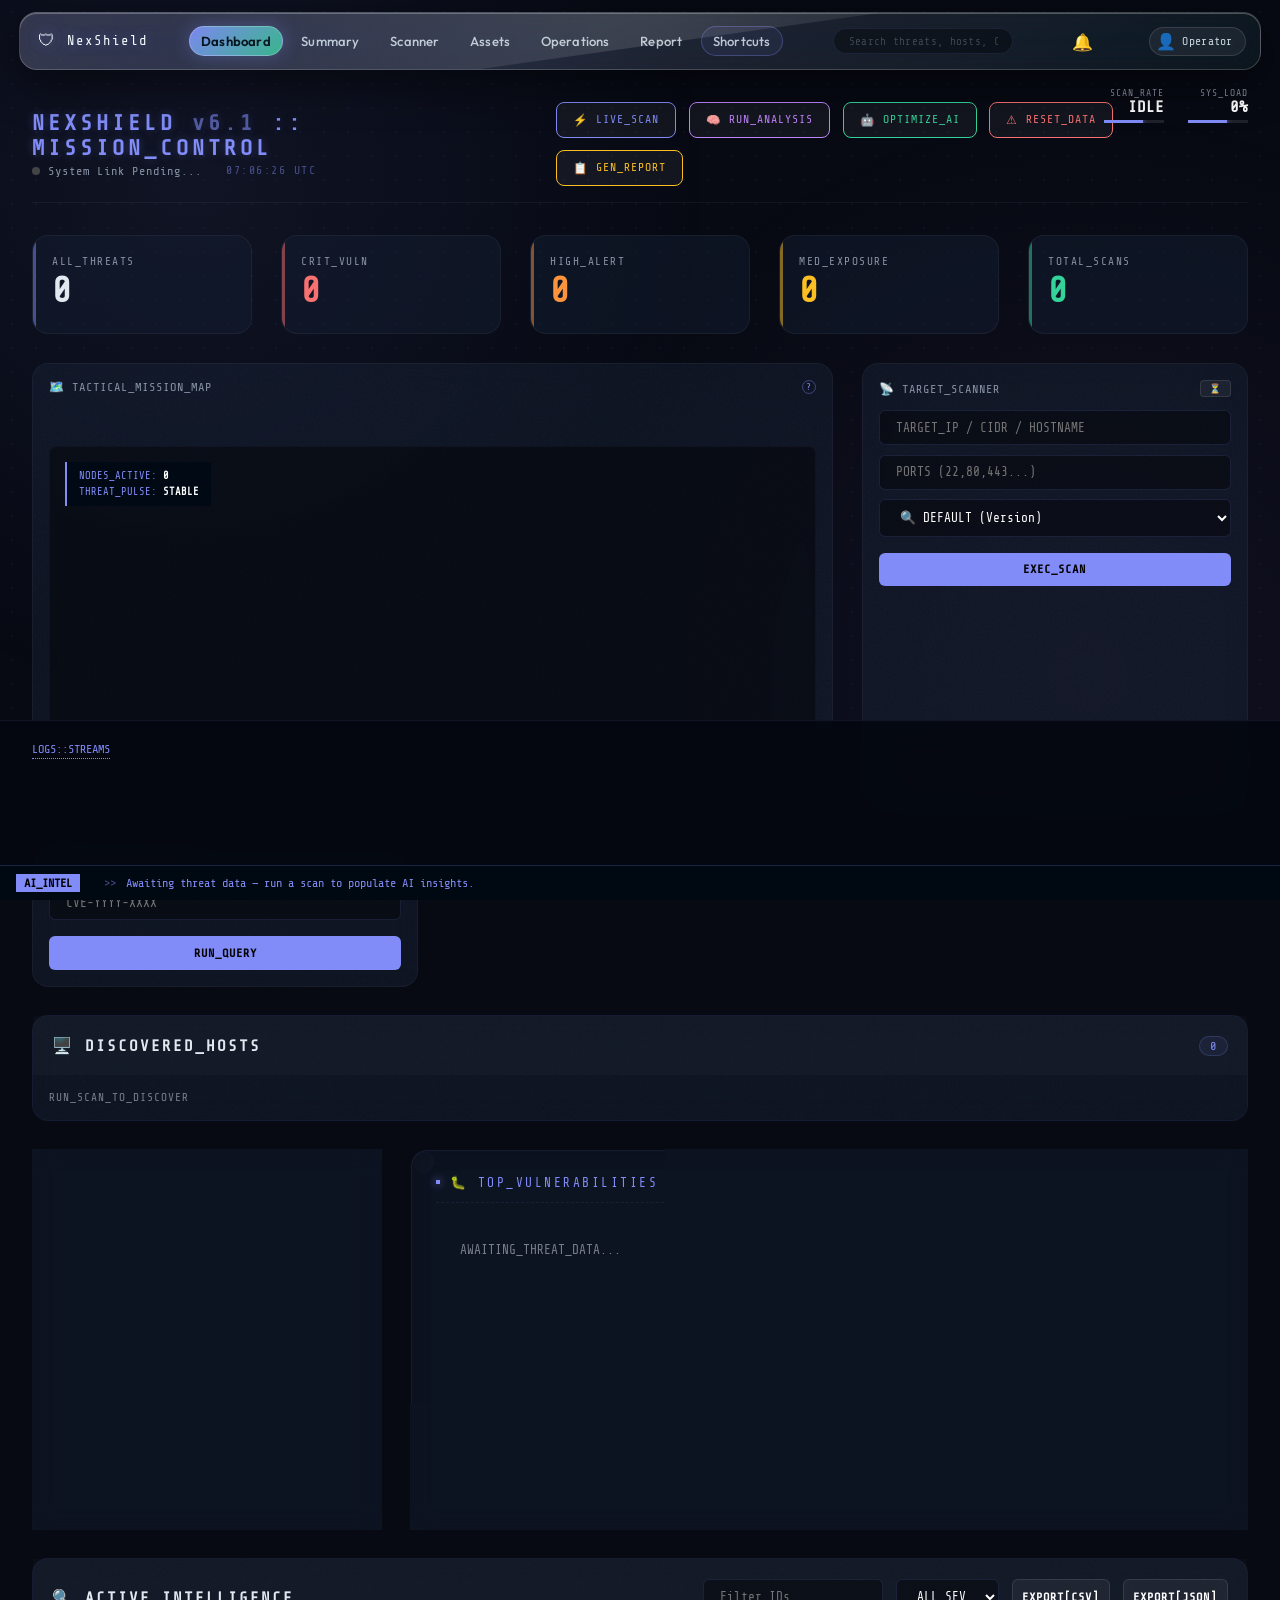
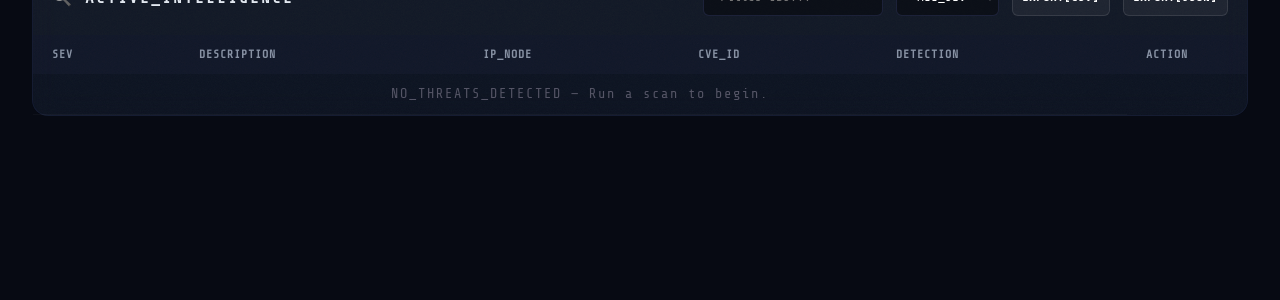
==== templates/index.html @ 151d6943 "feat: add One-Click Automated Remediation Generator (Ansible/PowerShell/Bash) and UI integration" ====
<!DOCTYPE html>
<html lang="en">
<head>
    <meta charset="UTF-8" />
    <meta name="viewport" content="width=device-width, initial-scale=1.0" />
    <title>NexShield — AI SOC & Mission Control</title>
    <meta name="description" content="Professional-grade AI Threat Intelligence Operations Center. Real-time radar, mapping, and investigation." />

    <!-- Inline SVG Favicon -->
    <link rel="icon" type="image/svg+xml" href="data:image/svg+xml,%3Csvg xmlns='http://www.w3.org/2000/svg' viewBox='0 0 64 64'%3E%3Cdefs%3E%3ClinearGradient id='g' x1='0' y1='0' x2='1' y2='1'%3E%3Cstop offset='0%25' stop-color='%23818cf8'/%3E%3Cstop offset='100%25' stop-color='%2334d399'/%3E%3C/linearGradient%3E%3C/defs%3E%3Cpath d='M32 4L6 18v20c0 14 12 20 26 22 14-2 26-8 26-22V18L32 4z' fill='none' stroke='url(%23g)' stroke-width='3'/%3E%3Cpath d='M32 16l-14 8v12c0 8 6 12 14 14 8-2 14-6 14-14V24l-14-8z' fill='url(%23g)' opacity='.15'/%3E%3Cpath d='M28 32l-4-4 2-2 2 2 8-8 2 2z' fill='url(%23g)'/%3E%3C/svg%3E" />

    <!-- Google Font: Share Tech Mono + Outfit -->
    <link rel="preconnect" href="https://fonts.googleapis.com" />
    <link rel="preconnect" href="https://fonts.gstatic.com" crossorigin />
    <link href="https://fonts.googleapis.com/css2?family=Share+Tech+Mono&family=Outfit:wght@300;400;500;600;700&display=swap" rel="stylesheet" />

    <link rel="stylesheet" href="/static/css/style.css" />
    <style>
        .d-none { display: none; }
        .brand-version { color: var(--cyan); opacity: 0.6; }
        .tactical-panel { grid-column: span 2; min-height: 400px; }
        .empty-hosts { font-size: 0.7rem; opacity: 0.5; font-family: var(--font-mono); letter-spacing: 1px; }
        .form-label-small { font-family: var(--font-mono); font-size: 0.7rem; color: #8892a4; letter-spacing: 1.5px; }
        .mb-form { margin-bottom: 0.8rem; }
        .w-100 { width: 100%; }
        .mt-10 { margin-top: 10px; }
        .pw-feedback { font-family: var(--font-mono); font-size: 0.78rem; text-align: center; min-height: 1.4em; }
    </style>
</head>
<body class="mission-view">
    <!-- ── Ambient Layers ───────────────────────────── -->
    <div class="grid-bg" aria-hidden="true"></div>
    <div class="radar-sweep" aria-hidden="true"></div>
    <div class="scanline-overlay" aria-hidden="true"></div>
    <div class="radar-ping" id="radarPing"></div>

    <!-- ── Liquid Glass Navigation ───────────────── -->
    <header class="liquid-nav-shell">
        <nav class="liquid-nav" aria-label="Primary Navigation">
            <a href="/" class="liquid-nav__brand" aria-label="NexShield Dashboard">
                <span class="liquid-nav__glyph" aria-hidden="true">🛡</span>
                <span>NexShield</span>
            </a>
            <button class="nav-hamburger" id="navHamburger" onclick="toggleMobileNav()" aria-label="Toggle navigation">☰</button>
            <div class="liquid-nav__links" id="navLinks">
                <a href="/" class="liquid-nav__link liquid-nav__link--active">Dashboard</a>
                <a href="#statsGrid" class="liquid-nav__link">Summary</a>
                <a href="#manualScan" class="liquid-nav__link">Scanner</a>
                <a href="#hostsGrid" class="liquid-nav__link">Assets</a>
                <a href="#activityFeed" class="liquid-nav__link">Operations</a>
                <a href="/report" class="liquid-nav__link">Report</a>
                <a href="#" class="liquid-nav__link liquid-nav__link--pill" onclick="showShortcutsHelp(); return false;">Shortcuts</a>
            </div>
            <div class="global-search">
                <input type="text" id="globalSearch" placeholder="Search threats, hosts, CVEs..." onkeyup="globalSearchHandler(event)" />
            </div>
            <div class="notification-bell" id="notifBell" onclick="toggleNotifications()">
                🔔<span class="notification-badge d-none" id="notifBadge">0</span>
                <div class="notification-dropdown" id="notifDropdown"></div>
            </div>
            <div class="liquid-nav__profile" id="navProfile">
                <button class="profile-btn" onclick="toggleProfileMenu()">
                    <span class="profile-avatar">👤</span>
                    <span class="profile-name" id="profileName">Operator</span>
                </button>
                <div class="profile-dropdown" id="profileDropdown">
                    <a onclick="openChangePasswordModal()">🔑 Change Password</a>
                    <a onclick="doLogout()">🚪 Logout</a>
                </div>
            </div>
        </nav>
    </header>

    <!-- ── HUD Vitals ────────────────────────────────── -->
    <div class="hud-vitals">
        <div class="vital-box">
            <span class="vital-label">SCAN_RATE</span>
            <span class="vital-value" id="hudScan">0 p/s</span>
            <div class="vital-bar"></div>
        </div>
        <div class="vital-box">
            <span class="vital-label">SYS_LOAD</span>
            <span class="vital-value" id="hudLoad">0%</span>
            <div class="vital-bar"></div>
        </div>
    </div>

    <!-- ── Toast Container ─────────────────────── -->
    <div class="toast-container" id="toastContainer" aria-live="polite"></div>

    <!-- ── Connection Status Banner ───────────────── -->
    <div class="connection-banner d-none" id="connectionBanner">
        ⚠️ Connection lost. Attempting to reconnect...
    </div>

    <!-- ── Content Shell ─────────────────────────────────────────── -->
    <div class="content-shell">
        <header class="top-header">
            <div class="brand">
                <h1 class="brand__title">NEXSHIELD <span class="brand-version">v6.1</span> :: MISSION_CONTROL</h1>
                <p class="brand__status">
                    <span class="status-dot" id="statusDot"></span>
                    <span id="statusText">System Link Pending...</span>
                    <span class="system-clock" id="systemClock">--:--:-- UTC</span>
                    <span class="last-updated" id="lastUpdated"></span>
                </p>
            </div>
            <div class="quick-tactics">
                <button class="btn btn--scan" id="btnScan" onclick="triggerScan()" aria-label="Start Live Scan">
                    <span class="btn__icon">⚡</span> LIVE_SCAN
                </button>
                <button class="btn btn--analyze" id="btnAnalyze" onclick="triggerAnalysis()" aria-label="Run AI Analysis">
                    <span class="btn__icon">🧠</span> RUN_ANALYSIS
                </button>
                <button class="btn btn--train" id="btnTrain" onclick="triggerTraining()" aria-label="Optimize AI Model">
                    <span class="btn__icon">🤖</span> OPTIMIZE_AI
                </button>
                <button class="btn btn--reset" id="btnReset" onclick="triggerResetData()" aria-label="Reset Data">
                    <span class="btn__icon">⚠</span> RESET_DATA
                </button>
                <button class="btn btn--report" id="btnReport" onclick="window.location.href='/report'" aria-label="Generate Report">
                    <span class="btn__icon">📋</span> GEN_REPORT
                </button>
            </div>
        </header>

        <main class="dashboard-grid">
            <!-- Stats -->
            <section class="ops-stats" id="statsGrid" aria-label="Threat Statistics">
                <div class="stat-box" id="statTotal">
                    <span class="stat-box__label">ALL_THREATS</span>
                    <span class="stat-box__value" id="totalThreats">0</span>
                    <div class="stat-box__trend" id="trendTotal"></div>
                </div>
                <div class="stat-box stat-box--critical" id="statCritical">
                    <span class="stat-box__label">CRIT_VULN</span>
                    <span class="stat-box__value" id="criticalCount">0</span>
                    <div class="stat-box__trend" id="trendCritical"></div>
                </div>
                <div class="stat-box stat-box--high" id="statHigh">
                    <span class="stat-box__label">HIGH_ALERT</span>
                    <span class="stat-box__value" id="highCount">0</span>
                    <div class="stat-box__trend" id="trendHigh"></div>
                </div>
                <div class="stat-box stat-box--medium" id="statMedium">
                    <span class="stat-box__label">MED_EXPOSURE</span>
                    <span class="stat-box__value" id="mediumCount">0</span>
                    <div class="stat-box__trend" id="trendMedium"></div>
                </div>
                <div class="stat-box stat-box--scans" id="statScans">
                    <span class="stat-box__label">TOTAL_SCANS</span>
                    <span class="stat-box__value" id="scanCount">0</span>
                    <div class="stat-box__trend" id="trendScans"></div>
                </div>
            </section>

            <!-- Phase 1: Operational Tactical Console (Top Priority) -->
            <div class="tactical-row">
                <!-- Tactical Mission Map -->
                <div class="sub-panel glass-panel tactical-panel">
                    <div class="sub-panel__header">
                        🗺️ TACTICAL_MISSION_MAP
                        <span class="info-legend" title="Real-time topology and threat density map. Click nodes to inspect.">?</span>
                    </div>
                    <div class="mission-map-wrap">
                        <canvas id="missionMap"></canvas>
                        <div class="map-overlay-hud" id="mapHud">
                            <div class="hud-line">NODES_ACTIVE: <span id="mapNodes">0</span></div>
                            <div class="hud-line">THREAT_PULSE: <span id="mapPulse">STABLE</span></div>
                        </div>
                    </div>
                </div>
                
                <!-- Tactical Inputs -->
                <div class="sub-panel glass-panel" id="manualScan">
                    <div class="sub-panel__header">
                        📡 TARGET_SCANNER
                        <span class="nmap-badge" id="nmapBadge" title="Checking nmap...">⏳</span>
                    </div>
                    <div class="tactical-form">
                        <input type="text" id="scanTarget" placeholder="TARGET_IP / CIDR / HOSTNAME" class="console-input" autocomplete="off" aria-label="Scan Target">
                        <input type="text" id="scanPorts" placeholder="PORTS (22,80,443...)" class="console-input" autocomplete="off" aria-label="Scan Ports">
                        <select id="scanType" class="console-select" aria-label="Scan Type">
                            <option value="quick">⚡ QUICK (Top 100)</option>
                            <option value="default" selected>🔍 DEFAULT (Version)</option>
                            <option value="deep">🧬 DEEP (Scripts+OS)</option>
                            <option value="stealth">🥷 STEALTH (SYN)</option>
                            <option value="os">💻 OS DETECT</option>
                            <option value="vuln">🛡️ VULN SCRIPTS</option>
                            <option value="ssl">🔒 SSL/TLS SCAN</option>
                            <option value="udp">📡 UDP (Top 50)</option>
                            <option value="full">🔥 FULL (All 65535 Ports)</option>
                        </select>
                        <button id="execScanBtn" class="btn-manual" onclick="triggerManualScan()">EXEC_SCAN</button>
                    </div>
                    <div class="scan-progress d-none" id="scanProgress">
                        <div class="scan-progress__bar" id="scanProgressBar"></div>
                        <span class="scan-progress__text" id="scanProgressText">0%</span>
                    </div>
                </div>

                <div class="sub-panel glass-panel" id="cveLookup">
                    <div class="sub-panel__header">🌐 INTEL_QUERY (CVE)</div>
                    <div class="tactical-form">
                        <input type="text" id="cveInput" placeholder="CVE-YYYY-XXXX" class="console-input" aria-label="CVE Identifier">
                        <button class="btn-manual" onclick="lookupCVE()">RUN_QUERY</button>
                    </div>
                    <div id="cveResult"></div>
                </div>
            </div>

            <!-- Discovered Hosts Panel -->
            <div class="hosts-row">
                <section class="hosts-panel glass-panel" aria-label="Discovered Hosts">
                    <div class="panel-header">
                        <h2>🖥️ DISCOVERED_HOSTS</h2>
                        <span class="host-count-badge" id="hostCountBadge">0</span>
                    </div>
                    <div class="hosts-grid" id="hostsGrid">
                        <p class="empty-hosts">RUN_SCAN_TO_DISCOVER</p>
                    </div>
                </section>
            </div>

            <!-- Phase 2: Visual Intelligence (Secondary Detail) -->
            <div class="visualizer-row">
                <div class="quad-section glass-panel">
                    <div class="quad-header">🎯 SEVERITY_RADAR</div>
                    <div class="donut-wrap" id="severityRadarContainer" style="padding: 1.5rem; display: flex; flex-direction: column; justify-content: center; height: 100%;">
                        <!-- CSS donut/bars injected via JS -->
                    </div>
                </div>
                <div class="quad-section quad-section--cvelist glass-panel">
                    <div class="quad-header">🐛 TOP_VULNERABILITIES</div>
                    <div class="cve-list-container" id="topVulnerabilitiesList" style="padding: 1rem 1.5rem; height: 100%; overflow-y: auto; display: flex; flex-direction: column; gap: 8px;">
                        <!-- JS injected list -->
                        <div style="opacity: 0.5; font-family: var(--font-mono); font-size: 0.8rem;">AWAITING_THREAT_DATA...</div>
                    </div>
                </div>
            </div>

            <!-- Phase 3: Active Detail Log (Third Tier) -->
            <div class="threat-detail-row">
                <section class="threats-viewer glass-panel" aria-label="Threat Intelligence Table">
                    <div class="panel-header">
                        <h2>🔍 ACTIVE_INTELLIGENCE</h2>
                        <div class="panel-actions">
                            <input type="text" id="filterSearch" placeholder="Filter IDs..." oninput="applyFilters()" class="console-input" aria-label="Search Filter">
                            <select id="filterSeverity" onchange="applyFilters()" class="console-select" aria-label="Severity Filter">
                                <option value="">ALL_SEV</option>
                                <option value="critical">CRIT</option>
                                <option value="high">HIGH</option>
                                <option value="medium">MED</option>
                                <option value="low">LOW</option>
                            </select>
                            <button onclick="exportReport('csv')" class="btn-console" aria-label="Export CSV">EXPORT[CSV]</button>
                            <button onclick="exportReport('json')" class="btn-console" aria-label="Export JSON">EXPORT[JSON]</button>
                        </div>
                    </div>
                    <div class="table-scroll">
                        <table class="ops-table">
                            <thead>
                                <tr>
                                    <th>SEV</th>
                                    <th>DESCRIPTION</th>
                                    <th>IP_NODE</th>
                                    <th>CVE_ID</th>
                                    <th>DETECTION</th>
                                    <th width="120">ACTION</th>
                                </tr>
                            </thead>
                            <tbody id="threatsBody">
                                <!-- Data injected via script.js -->
                            </tbody>
                        </table>
                    </div>
                </section>
            </div>

            <!-- Operational Logs Overlay (Compact) -->
            <div class="console-overlay" id="activityFeed">
                <div class="console-header">LOGS::STREAMS</div>
                <div class="console-feed" id="activityList"></div>
            </div>
        </main>

        <div class="action-panel__feedback" id="actionFeedback"></div>
    </div>

    <!-- ── AI Insight Ticker ────────────────────────── -->
    <div class="ai-ticker">
        <div class="ai-ticker__label">AI_INTEL</div>
        <div class="ai-ticker__scroll" id="aiTickerScroll">
            <div class="ticker-item">Awaiting threat data — run a scan to populate AI insights.</div>
        </div>
    </div>

    <!-- ── Modal Overlay ──────────────────────────────────── -->
    <div class="modal-overlay" id="modalOverlay" onclick="closeModal()" role="dialog" aria-modal="true" aria-labelledby="modalTitle">
        <div class="modal-panel" onclick="event.stopPropagation()">
            <button class="modal-close" onclick="closeModal()" aria-label="Close Modal">&times;</button>
            <h2 class="modal-title" id="modalTitle">THREAT::DETAILS</h2>
            <div class="modal-body" id="modalBody"></div>
        </div>
    </div>

    <!-- ── Change Password Modal ──────────────────── -->
    <div class="modal-overlay d-none" id="passwordModal">
        <div class="modal-panel" onclick="event.stopPropagation()">
            <button class="modal-close" onclick="closePasswordModal()">×</button>
            <h2 class="modal-title">🔑 CHANGE_PASSWORD</h2>
            <div class="modal-body">
                <div class="form-group mb-form"><label class="form-label form-label-small">Current Password</label><input type="password" id="currentPw" class="console-input w-100" /></div>
                <div class="form-group mb-form"><label class="form-label form-label-small">New Password</label><input type="password" id="newPw" class="console-input w-100" /></div>
                <div class="form-group mb-form"><label class="form-label form-label-small">Confirm New Password</label><input type="password" id="confirmPw" class="console-input w-100" /></div>
                <div class="login-feedback pw-feedback" id="pwFeedback"></div>
                <button class="btn btn--scan w-100 mt-10" onclick="submitPasswordChange()">UPDATE_ACCESS_KEY</button>
            </div>
        </div>
    </div>

    <!-- ── Remediation Code Modal ────────────────── -->
    <div class="modal-overlay d-none" id="remediationModal" onclick="closeRemediationModal()" role="dialog" aria-modal="true" aria-labelledby="remediationTitle">
        <div class="modal-panel modal-panel--wide" onclick="event.stopPropagation()">
            <button class="modal-close" onclick="closeRemediationModal()" aria-label="Close Remediation Modal">&times;</button>
            <h2 class="modal-title" id="remediationTitle">🛡️ AUTOMATED_REMEDIATION_CODE</h2>
            <div class="remediation-toolbar mb-form" style="display: flex; gap: 10px; align-items: center; margin-bottom: 12px;">
                <button class="btn-console" onclick="switchRemediationFormat('ansible')">ANSIBLE (.YML)</button>
                <button class="btn-console" onclick="switchRemediationFormat('powershell')">POWERSHELL (.PS1)</button>
                <button class="btn-console" onclick="switchRemediationFormat('bash')">BASH (.SH)</button>
                <button class="btn-console" style="margin-left: auto;" onclick="downloadRemediationScript()">DOWNLOAD_SCRIPT</button>
            </div>
            <div class="modal-body">
                <pre id="remediationCodeBlock" style="background: rgba(0,0,0,0.6); padding: 1rem; border-radius: 6px; color: #00ff88; font-family: var(--font-mono, monospace); font-size: 0.85rem; max-height: 400px; overflow-y: auto; white-space: pre-wrap; word-break: break-all; border: 1px solid rgba(255,255,255,0.1);"></pre>
            </div>
        </div>
    </div>

    <script src="https://cdn.socket.io/4.8.1/socket.io.min.js"></script>
    <script src="/static/js/script.js"></script>
</body>
</html>
---- static/css/style.css ----
/* ═══════════════════════════════════════════════════════════════════
   NexShield — AI SOC & Mission Control (Premium Edition v6)
   Architecture: Sidebar + Grid System + Responsive
   ═══════════════════════════════════════════════════════════════════ */

:root {
    /* Layers */
    --bg-deep:   #070a13;
    --bg-panel:  rgba(15, 22, 36, 0.75);
    --bg-card:   rgba(22, 32, 51, 0.45);
    --bg-card-hover: rgba(30, 42, 66, 0.65);
    
    /* Neo-Minimalist Slate Palette */
    --cyan:      #818cf8; /* Soft Indigo */
    --cyan-dim:  rgba(129, 140, 248, 0.08);
    --cyan-glow: rgba(129, 140, 248, 0.2);
    --green:     #34d399; /* Emerald Green */
    --green-dim: rgba(52, 211, 153, 0.1);
    --red:       #f87171; /* Coral Red */
    --red-dim:   rgba(248, 113, 113, 0.1);
    --orange:    #fb923c; /* Warm Orange */
    --orange-dim: rgba(251, 146, 60, 0.1);
    --yellow:    #fbbf24; /* Warm Amber */
    --yellow-dim: rgba(251, 191, 36, 0.1);
    --purple:    #c084fc; /* Soft Purple */
    --purple-dim: rgba(192, 132, 252, 0.1);
    
    /* Typography */
    --font-mono: 'Share Tech Mono', monospace;
    --font-sans: 'Outfit', sans-serif;
    
    /* Spacing & Effects */
    --nav-h: 58px;
    --sidebar-w: 75px;
    --gap: 1.8rem;
    --radius: 16px;
    --glass: blur(16px) saturate(160%);
    --border: 1px solid rgba(255, 255, 255, 0.05);
}

/* ── Base ────────────────────────────────────────────────────────── */
* { box-sizing: border-box; margin: 0; padding: 0; }

body {
    background: var(--bg-deep);
    color: #e2e8f0;
    font-family: var(--font-sans);
    min-height: 100vh;
    overflow-x: hidden;
    display: block;
}
body::before {
    content: "";
    position: fixed; inset: 0; z-index: -1; pointer-events: none;
    background: 
        radial-gradient(circle at 15% 20%, rgba(129, 140, 248, 0.08) 0%, transparent 40%),
        radial-gradient(circle at 85% 75%, rgba(192, 132, 252, 0.06) 0%, transparent 45%);
}

.mission-view {
    opacity: 0;
    transition: opacity 0.8s ease;
}

.font-mono {
    font-family: var(--font-mono);
}

/* ── Custom Scrollbar ────────────────────────────────────────────── */
::-webkit-scrollbar { width: 6px; height: 6px; }
::-webkit-scrollbar-track { background: rgba(0, 0, 0, 0.15); border-radius: 10px; }
::-webkit-scrollbar-thumb { background: rgba(129, 140, 248, 0.15); border-radius: 10px; transition: background 0.3s; }
::-webkit-scrollbar-thumb:hover { background: rgba(129, 140, 248, 0.45); }
::-webkit-scrollbar-corner { background: transparent; }

/* ── Ambient Background Layers ───────────────────────────────────── */
.grid-bg {
    position: fixed;
    inset: 0;
    background-image: radial-gradient(rgba(129, 140, 248, 0.06) 1px, transparent 1px);
    background-size: 24px 24px;
    pointer-events: none;
    z-index: 0;
}

@keyframes gridDrift {
    0% { background-position: 0 0; }
    100% { background-position: 60px 60px; }
}

.scanline-overlay { display: none; 
    position: fixed;
    inset: 0;
    background: repeating-linear-gradient(
        0deg,
        transparent,
        transparent 2px,
        rgba(129, 140, 248, 0.008) 2px,
        rgba(129, 140, 248, 0.008) 4px
    );
    pointer-events: none;
    z-index: 1;
 }

/* ── Layout ──────────────────────────────────────────────────────── */
/* ── Liquid Glass Nav ────────────────────────────────────────────── */
.liquid-nav-shell {
    position: fixed;
    top: 12px;
    left: 0;
    right: 0;
    z-index: 1200;
    padding: 0 1.2rem;
    pointer-events: none;
}

.liquid-nav {
    max-width: 1680px;
    margin: 0 auto;
    height: var(--nav-h);
    border-radius: 18px;
    border: 1px solid rgba(255, 255, 255, 0.18);
    background:
        linear-gradient(145deg, rgba(255, 255, 255, 0.14), rgba(255, 255, 255, 0.02)),
        linear-gradient(120deg, rgba(129, 140, 248, 0.08), rgba(52, 211, 153, 0.04));
    box-shadow: 0 14px 45px rgba(0, 0, 0, 0.48), inset 0 1px 0 rgba(255, 255, 255, 0.26);
    -webkit-backdrop-filter: blur(18px) saturate(160%); backdrop-filter: blur(18px) saturate(160%);
    padding: 0 14px 0 18px;
    display: flex;
    align-items: center;
    justify-content: space-between;
    position: relative;
    overflow: hidden;
    pointer-events: auto;
}

.liquid-nav::before {
    content: "";
    position: absolute;
    top: -160%;
    left: -20%;
    width: 140%;
    height: 220%;
    background: radial-gradient(circle at center, rgba(255, 255, 255, 0.14), transparent 55%);
    transform: rotate(-8deg);
    pointer-events: none;
}

.liquid-nav__brand {
    font-family: var(--font-mono);
    color: #f3fcff;
    text-decoration: none;
    letter-spacing: 2px;
    font-size: 0.86rem;
    display: inline-flex;
    align-items: center;
    gap: 0.6rem;
    text-shadow: 0 0 14px rgba(129, 140, 248, 0.35);
    white-space: nowrap;
}

.liquid-nav__glyph {
    font-size: 1.05rem;
    line-height: 1;
    filter: drop-shadow(0 0 10px rgba(129, 140, 248, 0.45));
}

.liquid-nav__links {
    display: flex;
    align-items: center;
    gap: 0.38rem;
    min-width: 0;
}

.liquid-nav__link {
    text-decoration: none;
    color: rgba(229, 243, 252, 0.78);
    font-family: var(--font-sans);
    font-size: 0.82rem;
    font-weight: 500;
    letter-spacing: 0.2px;
    padding: 0.38rem 0.7rem;
    border-radius: 999px;
    border: 1px solid transparent;
    transition: all 0.28s ease;
    white-space: nowrap;
}

.liquid-nav__link:hover {
    color: #fff;
    border-color: rgba(255, 255, 255, 0.24);
    background: rgba(255, 255, 255, 0.08);
}

.liquid-nav__link--active {
    color: #001219;
    background: linear-gradient(135deg, rgba(129, 140, 248, 0.95), rgba(52, 211, 153, 0.8));
    border-color: rgba(255, 255, 255, 0.25);
    box-shadow: 0 0 18px rgba(129, 140, 248, 0.32);
    font-weight: 600;
}

.liquid-nav__link--pill {
    border-color: rgba(129, 140, 248, 0.32);
    background: rgba(129, 140, 248, 0.08);
}

/* ── Radar Sweep ─────────────────────────────────────────────────── */
.radar-sweep { display: none; 
    position: fixed;
    top: 50%; left: 50%;
    width: 200vmax; height: 200vmax;
    background: conic-gradient(from 0deg, transparent 0%, rgba(129, 140, 248, 0.1) 10%, transparent 15%);
    transform: translate(-50%, -50%);
    pointer-events: none;
    z-index: 1;
    animation: radarSweep 8s linear infinite;
 }

@keyframes radarSweep {
    from { transform: translate(-50%, -50%) rotate(0deg); }
    to { transform: translate(-50%, -50%) rotate(360deg); }
}

/* ── AI Insight Ticker ────────────────────────────────────────────── */
.ai-ticker {
    position: fixed;
    bottom: 0; left: 0; right: 0;
    height: 35px;
    background: rgba(0, 10, 20, 0.95);
    border-top: 1px solid rgba(129, 140, 248, 0.2);
    display: flex;
    align-items: center;
    overflow: hidden;
    z-index: 200;
    font-family: var(--font-mono);
    font-size: 0.75rem;
    color: var(--cyan);
    padding: 0 1rem;
}

.ai-ticker__label {
    background: var(--cyan);
    color: #000;
    padding: 2px 8px;
    font-weight: 800;
    margin-right: 1.5rem;
    white-space: nowrap;
    text-transform: uppercase;
}

.ai-ticker__scroll {
    display: flex;
    white-space: nowrap;
    animation: tickerScroll 40s linear infinite;
}

@keyframes tickerScroll {
    0% { transform: translateX(100%); }
    100% { transform: translateX(-100%); }
}

.ticker-item {
    margin-right: 4rem;
    display: flex;
    align-items: center;
    gap: 10px;
}
.ticker-item::before { content: ">>"; opacity: 0.5; }

/* ── HUD Vitals ──────────────────────────────────────────────────── */
.hud-vitals {
    position: fixed;
    top: 5.5rem; right: 2rem;
    display: flex;
    gap: 1.5rem;
    z-index: 150;
    font-family: var(--font-mono);
}

.vital-box {
    display: flex;
    flex-direction: column;
    align-items: flex-end;
}

.vital-label { font-size: 0.6rem; color: #8892a4; text-transform: uppercase; letter-spacing: 1px; }
.vital-value { font-size: 1rem; font-weight: 700; color: #fff; }
.vital-bar {
    width: 60px; height: 3px;
    background: rgba(255,255,255,0.1);
    margin-top: 4px;
    position: relative;
    overflow: hidden;
}
.vital-bar::after {
    content: "";
    position: absolute;
    top: 0; left: 0; height: 100%;
    width: 65%;
    background: var(--cyan);
    box-shadow: 0 0 5px var(--cyan);
}
.sidebar {
    border-right: 1px solid rgba(129, 140, 248, 0.1);
    display: flex;
    flex-direction: column;
    align-items: center;
    padding: 1.5rem 0;
    position: fixed;
    left: 0;
    top: 0;
    bottom: 0;
    width: var(--sidebar-w);
    z-index: 1000;
    -webkit-backdrop-filter: blur(20px); backdrop-filter: blur(20px);
}

.sidebar__bottom {
    margin-top: auto;
    display: flex;
    flex-direction: column;
    align-items: center;
    gap: 0.8rem;
    padding-bottom: 1rem;
}

.sidebar__hint {
    font-family: var(--font-mono);
    font-size: 0.55rem;
    color: rgba(129, 140, 248, 0.3);
    letter-spacing: 1px;
    cursor: help;
    transition: color 0.3s;
}

.sidebar__hint:hover {
    color: var(--cyan);
}

.content-shell {
    flex: 1;
    padding: 6.4rem 2rem 1.5rem;
    max-width: 1700px;
    margin: 0 auto;
    margin-left: 0;
    position: relative;
    z-index: 2;
}

/* ── Sidebar Components ──────────────────────────────────────────── */
.sidebar__logo { margin-bottom: 3rem; filter: drop-shadow(0 0 10px var(--cyan)); }
.sidebar__menu { display: flex; flex-direction: column; gap: 1.5rem; flex: 1; }

.sidebar__link {
    width: 44px; height: 44px;
    display: flex; align-items: center; justify-content: center;
    border-radius: 10px;
    color: rgba(255, 255, 255, 0.4);
    text-decoration: none;
    transition: all 0.3s cubic-bezier(0.4, 0, 0.2, 1);
    font-size: 1.2rem;
    border: 1px solid transparent;
    position: relative;
}

.sidebar__link:hover, .sidebar__link.active {
    color: var(--cyan);
    background: rgba(129, 140, 248, 0.08);
    border-color: rgba(129, 140, 248, 0.2);
    box-shadow: 0 0 15px rgba(129, 140, 248, 0.1);
}

.sidebar__link.active::after {
    content: '';
    position: absolute;
    right: -1px;
    top: 50%;
    transform: translateY(-50%);
    width: 3px;
    height: 24px;
    background: var(--cyan);
    border-radius: 3px 0 0 3px;
    box-shadow: 0 0 10px var(--cyan);
}

/* ── Header ──────────────────────────────────────────────────────── */
.top-header {
    display: flex;
    justify-content: space-between;
    align-items: center;
    margin-bottom: 2rem;
    padding-bottom: 1rem;
    border-bottom: 1px solid rgba(255, 255, 255, 0.05);
    animation: fadeSlideDown 0.6s ease-out;
}

@keyframes fadeSlideDown {
    from { opacity: 0; transform: translateY(-15px); }
    to { opacity: 1; transform: translateY(0); }
}

.brand__title {
    font-family: var(--font-mono);
    font-size: 1.4rem;
    letter-spacing: 4px;
    color: var(--cyan);
    text-shadow: 0 0 10px rgba(129, 140, 248, 0.3);
}

.brand__status {
    font-family: var(--font-mono);
    font-size: 0.75rem;
    color: #8892a4;
    display: flex; align-items: center; gap: 8px;
    margin-top: 4px;
    letter-spacing: 1px;
}

.status-dot {
    width: 8px; height: 8px; border-radius: 50%; background: #444;
    transition: all 0.3s;
}

.status-dot.status-dot--online {
    background: var(--green);
    box-shadow: 0 0 8px var(--green);
    animation: statusPulse 2s infinite;
}

@keyframes statusPulse {
    0%, 100% { box-shadow: 0 0 8px var(--green); }
    50% { box-shadow: 0 0 16px var(--green), 0 0 24px rgba(52, 211, 153, 0.3); }
}

.system-clock {
    font-family: var(--font-mono);
    font-size: 0.72rem;
    color: rgba(129, 140, 248, 0.5);
    letter-spacing: 1.5px;
    margin-left: 1rem;
}

.quick-tactics { display: flex; gap: 0.8rem; flex-wrap: wrap; }

/* ── Dashboard Grid ──────────────────────────────────────────────── */
.dashboard-grid {
    display: flex;
    flex-direction: column;
    gap: var(--gap);
}

.tactical-row {
    display: grid;
    grid-template-columns: repeat(3, 1fr);
    gap: var(--gap);
}

/* ── Stats ────────────────────────────────────────────────────────── */
.ops-stats {
    display: grid;
    grid-template-columns: repeat(5, 1fr);
    gap: var(--gap);
}

.stat-box {
    background: var(--bg-card);
    border: 1px solid rgba(255, 255, 255, 0.05);
    padding: 1.2rem;
    border-radius: var(--radius);
    display: flex; flex-direction: column;
    position: relative;
    overflow: hidden;
    transition: all 0.4s cubic-bezier(0.4, 0, 0.2, 1);
    animation: cardEntrance 0.6s ease-out backwards;
}

.stat-box:nth-child(1) { animation-delay: 0.1s; }
.stat-box:nth-child(2) { animation-delay: 0.2s; }
.stat-box:nth-child(3) { animation-delay: 0.3s; }
.stat-box:nth-child(4) { animation-delay: 0.4s; }
.stat-box:nth-child(5) { animation-delay: 0.5s; }

@keyframes cardEntrance {
    from { opacity: 0; transform: translateY(20px); }
    to { opacity: 1; transform: translateY(0); }
}

.stat-box:hover {
    transform: translateY(-3px) scale(1.02);
    box-shadow: 0 8px 30px rgba(0, 0, 0, 0.4), 0 0 20px rgba(129, 140, 248, 0.08);
    border-color: rgba(129, 140, 248, 0.2);
}

.stat-box::before {
    content: ''; position: absolute; top: 0; left: 0; width: 3px; height: 100%;
    background: var(--cyan); opacity: 0.5;
    transition: opacity 0.3s;
}

.stat-box:hover::before { opacity: 1; }

.stat-box__label {
    font-family: var(--font-mono); font-size: 0.7rem; color: #8892a4;
    letter-spacing: 1.5px;
}

.stat-box__value {
    font-family: var(--font-mono); font-size: 2.2rem; font-weight: 700;
    margin: 0.2rem 0;
    transition: color 0.3s;
}

.stat-box__trend { font-size: 0.75rem; font-family: var(--font-mono); color: #556; }

/* ── Stat Card Severity Variants ─────────────────────────────────── */
.stat-box--critical::before { background: var(--red); }
.stat-box--critical .stat-box__value { color: var(--red); }
.stat-box--critical:hover { border-color: rgba(255, 56, 96, 0.3); box-shadow: 0 8px 30px rgba(255, 56, 96, 0.1), 0 0 20px rgba(255, 56, 96, 0.08); }

.stat-box--high::before { background: var(--orange); }
.stat-box--high .stat-box__value { color: var(--orange); }
.stat-box--high:hover { border-color: rgba(255, 140, 0, 0.3); box-shadow: 0 8px 30px rgba(255, 140, 0, 0.1), 0 0 20px rgba(255, 140, 0, 0.08); }

.stat-box--medium::before { background: var(--yellow); }
.stat-box--medium .stat-box__value { color: var(--yellow); }
.stat-box--medium:hover { border-color: rgba(255, 214, 0, 0.3); box-shadow: 0 8px 30px rgba(255, 214, 0, 0.1), 0 0 20px rgba(255, 214, 0, 0.08); }

.stat-box--scans::before { background: var(--green); }
.stat-box--scans .stat-box__value { color: var(--green); }
.stat-box--scans:hover { border-color: rgba(52, 211, 153, 0.3); box-shadow: 0 8px 30px rgba(52, 211, 153, 0.1), 0 0 20px rgba(52, 211, 153, 0.08); }

/* ── Visualizer Row ──────────────────────────────────────────────── */
.visualizer-row {
    display: grid;
    grid-template-columns: 350px 1fr;
    gap: var(--gap);
}

.timeline-container {
    height: 260px;
    width: 100%;
    position: relative;
    display: flex;
    align-items: flex-end;
}

#timelineChart {
    height: 280px !important;
}

.quad-section {
    background: var(--bg-card);
    border: 1px solid rgba(129, 140, 248, 0.08);
    border-radius: var(--radius);
    padding: 1.5rem;
    display: flex; flex-direction: column;
    position: relative;
    box-shadow: inset 0 0 20px rgba(0, 0, 0, 0.2);
    min-height: 380px;
    transition: all 0.3s;
    animation: cardEntrance 0.6s ease-out 0.4s backwards;
}

.quad-section:hover {
    border-color: rgba(129, 140, 248, 0.15);
}

/* Cyber Border Flourish */
.quad-section::after {
    content: ''; position: absolute; top: -1px; right: -1px;
    width: 20px; height: 20px;
    border-top: 2px solid var(--cyan); border-right: 2px solid var(--cyan);
    border-radius: 0 var(--radius) 0 0;
    opacity: 0.4;
    transition: opacity 0.3s;
}

.quad-section::before {
    content: ''; position: absolute; bottom: -1px; left: -1px;
    width: 20px; height: 20px;
    border-bottom: 2px solid var(--cyan); border-left: 2px solid var(--cyan);
    border-radius: 0 0 0 var(--radius);
    opacity: 0.2;
}

.quad-section:hover::after,
.quad-section:hover::before { opacity: 0.7; }

.quad-header {
    font-family: var(--font-mono); font-size: 0.8rem; letter-spacing: 2.5px;
    color: var(--cyan); margin-bottom: 1.5rem;
    padding-bottom: 0.8rem; border-bottom: 1px dashed rgba(129, 140, 248, 0.1);
    display: flex; align-items: center; gap: 10px;
}

.quad-header::before {
    content: ''; width: 4px; height: 4px; background: var(--cyan);
    box-shadow: 0 0 8px var(--cyan);
}

.info-legend {
    display: inline-flex; align-items: center; justify-content: center;
    width: 14px; height: 14px; border-radius: 50%; border: 1px solid rgba(129, 140, 248, 0.4);
    font-size: 0.6rem; color: var(--cyan); cursor: help; margin-left: auto;
    transition: all 0.2s;
}

.info-legend:hover {
    background: var(--cyan); color: #000; box-shadow: 0 0 10px var(--cyan);
}

.donut-wrap {
    position: relative;
    height: 280px;
    display: flex;
    justify-content: center;
    align-items: center;
}

.donut-overlay {
    position: absolute;
    right: 15px;
    top: 50%;
    transform: translateY(-50%);
    display: flex;
    flex-direction: column;
    gap: 12px;
    pointer-events: none;
}

.hud-item {
    display: flex;
    flex-direction: column;
    align-items: flex-end;
}

.hud-label {
    font-family: var(--font-mono);
    font-size: 0.65rem;
    color: #8892a4;
    letter-spacing: 1px;
}

.hud-value {
    font-family: var(--font-mono);
    font-size: 1.1rem;
    font-weight: bold;
    text-shadow: 0 0 10px currentColor;
}

.hud-value--critical { color: var(--red); }
.hud-value--high { color: var(--orange); }
.hud-value--medlow { color: var(--yellow); }

#donutChart, #timelineChart {
    filter: drop-shadow(0 0 15px rgba(129, 140, 248, 0.05));
    transition: filter 0.3s;
}

#donutChart:hover, #timelineChart:hover {
    filter: drop-shadow(0 0 20px rgba(129, 140, 248, 0.15));
}

/* ── Active Detail Log ───────────────────────────────────────────── */
.threat-detail-row {
    width: 100%;
    margin-bottom: 200px;
    animation: cardEntrance 0.6s ease-out 0.6s backwards;
}

.threats-viewer {
    width: 100%;
    background: var(--bg-card);
    border-radius: var(--radius);
    border: 1px solid rgba(129, 140, 248, 0.08);
    transition: border-color 0.3s;
}

.threats-viewer:hover {
    border-color: rgba(129, 140, 248, 0.15);
}

.panel-header {
    padding: 1.2rem; display: flex; justify-content: space-between; align-items: center;
    background: rgba(255, 255, 255, 0.02);
    flex-wrap: wrap;
    gap: 0.8rem;
}

.panel-header h2 {
    font-family: var(--font-mono); font-size: 1rem; letter-spacing: 2px;
}

.panel-actions { display: flex; gap: 0.8rem; flex-wrap: wrap; }

.table-scroll {
    overflow-x: auto;
}

.console-input, .console-select {
    background: rgba(0, 0, 0, 0.4); border: 1px solid rgba(129, 140, 248, 0.15);
    color: #fff; font-family: var(--font-mono); padding: 0.6rem 1rem; border-radius: 6px; outline: none;
    font-size: 0.8rem; transition: all 0.3s;
    position: relative; overflow: hidden;
}

.console-select option {
    background: #0a0e17;
    color: #e2e8f0;
}

/* Elite Scanning Line Focus */
.console-input:focus {
    border-color: var(--cyan);
    box-shadow: 0 0 15px rgba(129, 140, 248, 0.15), inset 0 0 15px rgba(129, 140, 248, 0.03);
    background: rgba(129, 140, 248, 0.05);
}

.ops-table { width: 100%; border-collapse: collapse; }

.ops-table thead th {
    text-align: left; padding: 0.8rem 1.2rem; background: rgba(129, 140, 248, 0.03);
    font-family: var(--font-mono); font-size: 0.72rem; color: #8892a4; letter-spacing: 1px;
    position: sticky; top: 0; z-index: 5;
}

.ops-table tbody td {
    padding: 0.8rem 1.2rem; border-bottom: 1px solid rgba(255, 255, 255, 0.03);
    font-size: 0.85rem;
    transition: all 0.2s;
}

.row-clickable {
    cursor: pointer;
    transition: all 0.25s cubic-bezier(0.4, 0, 0.2, 1);
}

.row-clickable:hover {
    background: rgba(129, 140, 248, 0.04);
}

.row-clickable:hover td {
    border-bottom-color: rgba(129, 140, 248, 0.1);
}

.row-clickable:hover td:first-child {
    box-shadow: inset 3px 0 0 var(--cyan);
}

.empty-row {
    text-align: center;
    padding: 2rem;
    font-family: var(--font-mono);
    color: #556;
    font-size: 0.8rem;
    letter-spacing: 2px;
}

.empty-row td {
    padding: 2rem;
}

/* ── Severity Badges ─────────────────────────────────────────────── */
.badge { padding: 3px 8px; border-radius: 4px; font-weight: 700; font-family: var(--font-mono); font-size: 0.65rem; }
.badge--critical { background: var(--red-dim); color: var(--red); border: 1px solid var(--red); }

.severity-dot { width: 10px; height: 10px; border-radius: 50%; display: inline-block; margin-right: 5px; }
.sev-critical { color: var(--red); font-weight: bold; }
.sev-high { color: var(--orange); }
.sev-medium { color: var(--yellow); }
.sev-low { color: var(--green); }

/* ── Tactical Panels & Sub-Panels ─────────────────────────────────── */
.tactical-panel { display: flex; flex-direction: column; gap: var(--gap); }

.sub-panel {
    background: var(--bg-card);
    border-radius: var(--radius);
    border: 1px solid rgba(255, 255, 255, 0.05);
    padding: 1rem;
    transition: all 0.3s;
    animation: cardEntrance 0.6s ease-out 0.3s backwards;
}

.sub-panel:hover {
    border-color: rgba(129, 140, 248, 0.12);
}

.sub-panel__header {
    font-family: var(--font-mono); font-size: 0.75rem; color: #8892a4;
    margin-bottom: 0.8rem; letter-spacing: 1px;
}

.tactical-form { display: flex; flex-direction: column; gap: 0.6rem; }

/* ── Console Overlay (Logs) ───────────────────────────────────────── */
.console-overlay {
    position: fixed; bottom: 0; left: 0; right: 0;
    height: 180px; background: rgba(5, 8, 16, 0.95);
    border-top: 1px solid rgba(129, 140, 248, 0.1);
    -webkit-backdrop-filter: blur(15px); backdrop-filter: blur(15px);
    padding: 1rem 2rem; z-index: 900;
    transition: height 0.3s;
}

.console-header {
    font-family: var(--font-mono); font-size: 0.75rem; color: var(--cyan);
    margin-bottom: 0.8rem; border-bottom: 1px dotted var(--cyan);
    display: inline-block; padding-bottom: 2px;
}

.console-feed {
    height: 120px; overflow-y: auto;
    font-family: var(--font-mono); font-size: 0.75rem; color: #aaa;
}

/* ── Shared Panels & Buttons ───────────────────────────────────────── */
.glass-panel {
    -webkit-backdrop-filter: blur(12px); backdrop-filter: blur(12px);
    position: relative;
}

/* Subtle noise texture overlay on glass panels */
.glass-panel::after {
    content: '';
    position: absolute;
    inset: 0;
    border-radius: inherit;
    opacity: 0.03;
    pointer-events: none;
    background-image: url("data:image/svg+xml,%3Csvg viewBox='0 0 256 256' xmlns='http://www.w3.org/2000/svg'%3E%3Cfilter id='n'%3E%3CfeTurbulence type='fractalNoise' baseFrequency='0.85' numOctaves='4' stitchTiles='stitch'/%3E%3C/filter%3E%3Crect width='100%25' height='100%25' filter='url(%23n)'/%3E%3C/svg%3E");
    background-repeat: repeat;
    z-index: 0;
}

.glass-panel > * {
    position: relative;
    z-index: 1;
}

.btn {
    padding: 0.6rem 1rem; border-radius: 8px; border: 1px solid rgba(255, 255, 255, 0.1);
    background: rgba(255, 255, 255, 0.05); color: #fff; font-family: var(--font-mono); font-size: 0.72rem;
    cursor: pointer; transition: all 0.3s cubic-bezier(0.4, 0, 0.2, 1); letter-spacing: 1px;
    display: inline-flex; align-items: center; gap: 8px;
    position: relative;
    overflow: hidden;
}

.btn::after {
    content: '';
    position: absolute;
    top: 50%; left: 50%;
    width: 0; height: 0;
    background: rgba(255, 255, 255, 0.08);
    border-radius: 50%;
    transform: translate(-50%, -50%);
    transition: width 0.5s, height 0.5s;
}

.btn:active::after {
    width: 200px; height: 200px;
}

.btn:hover {
    background: rgba(129, 140, 248, 0.08); border-color: var(--cyan);
    box-shadow: 0 0 15px rgba(129, 140, 248, 0.1);
    transform: translateY(-1px);
}

.btn:disabled {
    opacity: 0.5; cursor: wait; transform: none;
    pointer-events: none;
}

.btn--scan { border-color: var(--cyan); color: var(--cyan); }
.btn--scan:hover { box-shadow: 0 0 20px rgba(129, 140, 248, 0.2); background: rgba(129, 140, 248, 0.08); }

.btn--analyze { border-color: var(--purple); color: var(--purple); }
.btn--analyze:hover { box-shadow: 0 0 20px rgba(168, 85, 247, 0.2); background: rgba(168, 85, 247, 0.08); }

.btn--train { border-color: var(--green); color: var(--green); }
.btn--train:hover { box-shadow: 0 0 20px rgba(52, 211, 153, 0.2); background: rgba(52, 211, 153, 0.08); }

.btn--reset { border-color: var(--red); color: var(--red); }
.btn--reset:hover { box-shadow: 0 0 20px rgba(255, 56, 96, 0.2); background: rgba(255, 56, 96, 0.08); }

.btn--report { border-color: var(--yellow); color: var(--yellow); }
.btn--report:hover { box-shadow: 0 0 20px rgba(255, 214, 0, 0.2); background: rgba(255, 214, 0, 0.08); }

.btn-manual, .btn-console {
    background: var(--cyan); color: #000; border: none; padding: 0.6rem; border-radius: 6px;
    font-family: var(--font-mono);
    font-weight: bold; cursor: pointer; font-size: 0.75rem; margin-top: 0.4rem;
    transition: all 0.3s;
    letter-spacing: 1px;
}

.btn-manual:hover {
    background: #33f5ff;
    box-shadow: 0 0 20px rgba(129, 140, 248, 0.3);
}

.btn-manual:active {
    transform: scale(0.96); filter: brightness(1.2);
}

.btn-console {
    background: rgba(255, 255, 255, 0.05); color: #fff;
    border: 1px solid rgba(255, 255, 255, 0.1); margin-top: 0;
}

.btn-console:hover {
    border-color: var(--cyan); color: var(--cyan);
    box-shadow: 0 0 10px rgba(129, 140, 248, 0.1);
}

.btn-console--launch {
    background: rgba(255, 56, 96, 0.1);
    border-color: rgba(255, 56, 96, 0.4);
    color: var(--red);
    font-weight: 800;
    animation: pulseLaunch 2s infinite;
}

.btn-console--launch:hover {
    background: var(--red);
    color: #000;
    box-shadow: 0 0 20px rgba(255, 56, 96, 0.6);
    transform: scale(1.05);
}

@keyframes pulseLaunch {
    0% { box-shadow: 0 0 0 0 rgba(255, 56, 96, 0.4); }
    70% { box-shadow: 0 0 0 10px rgba(255, 56, 96, 0); }
    100% { box-shadow: 0 0 0 0 rgba(255, 56, 96, 0); }
}

/* ── Host Risk Map (Heatmap) ─────────────────────────────────────── */
.risk-grid-container {
    display: flex;
    flex-wrap: wrap;
    gap: 8px;
    padding: 10px;
    min-height: 100px;
    align-content: flex-start;
}

.risk-dot {
    min-width: 110px;
    height: 32px;
    background: rgba(26, 36, 51, 0.4);
    border-radius: 4px;
    cursor: pointer;
    transition: all 0.3s cubic-bezier(0.4, 0, 0.2, 1);
    position: relative;
    border: 1px solid rgba(255, 255, 255, 0.05);
    display: flex;
    align-items: center;
    padding-right: 8px;
}

.risk-node-ip {
    font-family: var(--font-mono);
    font-size: 0.75rem;
    color: #e2e8f0;
    margin-left: 10px;
    letter-spacing: 0.5px;
}

.risk-dot:hover {
    transform: scale(1.05) translateX(5px);
    background: rgba(43, 62, 92, 0.6);
    z-index: 10;
    box-shadow: 0 5px 15px rgba(0, 0, 0, 0.4);
    border-color: rgba(129, 140, 248, 0.3);
}

.risk-dot:hover .risk-node-ip { color: #fff; }

/* ── Data Table (Used in Modals) ─────────────────────────────────── */
.data-table {
    width: 100%;
    border-collapse: collapse;
    font-family: var(--font-mono);
    font-size: 0.8rem;
}

.data-table th {
    text-align: left;
    padding: 0.6rem;
    color: #8892a4;
    font-size: 0.7rem;
    letter-spacing: 1px;
    border-bottom: 1px solid rgba(129, 140, 248, 0.1);
}

.data-table td {
    padding: 0.5rem 0.6rem;
    border-bottom: 1px solid rgba(255, 255, 255, 0.03);
}

/* ── Skeleton Screens ────────────────────────────────────────────── */
.skeleton {
    background: rgba(255, 255, 255, 0.03);
    position: relative; overflow: hidden;
    border-radius: 4px;
}

.skeleton::after {
    content: ""; position: absolute; top: 0; left: -150%; width: 150%; height: 100%;
    background: linear-gradient(90deg, transparent, rgba(129, 140, 248, 0.08), transparent);
    animation: shimmer 1.5s infinite;
}

@keyframes shimmer {
    100% { left: 100%; }
}

.skeleton-text {
    height: 0.8rem;
    margin-bottom: 0.5rem;
    background: rgba(255, 255, 255, 0.03);
    border-radius: 4px;
    position: relative;
    overflow: hidden;
}

.skeleton-text::after {
    content: ""; position: absolute; top: 0; left: -150%; width: 150%; height: 100%;
    background: linear-gradient(90deg, transparent, rgba(129, 140, 248, 0.08), transparent);
    animation: shimmer 1.5s infinite;
}

.skeleton-text:last-child {
    width: 60%;
}

.skeleton-box {
    background: rgba(255, 255, 255, 0.03);
    border-radius: var(--radius);
    border: 1px solid rgba(255, 255, 255, 0.03);
    position: relative;
    overflow: hidden;
    min-height: 100px;
}

.skeleton-box::after {
    content: ""; position: absolute; top: 0; left: -150%; width: 150%; height: 100%;
    background: linear-gradient(90deg, transparent, rgba(129, 140, 248, 0.06), transparent);
    animation: shimmer 1.5s infinite;
}

/* ── Radar Ping ──────────────────────────────────────────────────── */
.radar-ping {
    position: fixed; width: 10px; height: 10px; background: var(--cyan);
    border-radius: 50%; opacity: 0; pointer-events: none; z-index: 100;
}

.radar-active { animation: radarPing 2s infinite; }

@keyframes radarPing {
    0% { transform: scale(0); opacity: 0.5; }
    100% { transform: scale(100); opacity: 0; }
}

/* ── Modal ─────────────────────────────────────────────────────────── */
.modal-overlay {
    position: fixed; inset: 0; background: rgba(0, 0, 0, 0.85);
    -webkit-backdrop-filter: blur(8px); backdrop-filter: blur(8px);
    z-index: 2000;
    display: none; justify-content: center; align-items: center;
}

.modal--active { display: flex; }

.modal-panel {
    width: 90%; max-width: 650px;
    background: rgba(8, 12, 24, 0.98);
    border: 1px solid rgba(129, 140, 248, 0.2);
    border-radius: var(--radius);
    padding: 2.5rem; position: relative;
    box-shadow: 0 10px 50px rgba(0, 0, 0, 0.8), 0 0 30px rgba(129, 140, 248, 0.1);
    transform: scale(0.92) translateY(20px);
    opacity: 0;
    transition: all 0.4s cubic-bezier(0.175, 0.885, 0.32, 1.275);
    max-height: 90vh;
    display: flex;
    flex-direction: column;
}

.modal-overlay.modal--active .modal-panel {
    transform: scale(1) translateY(0);
    opacity: 1;
}

.modal-close {
    position: absolute; top: 1rem; right: 1rem; background: none; border: none;
    color: rgba(255, 255, 255, 0.5); font-size: 1.8rem; cursor: pointer;
    transition: all 0.3s;
    width: 36px; height: 36px;
    display: flex; align-items: center; justify-content: center;
    border-radius: 8px;
}

.modal-close:hover {
    color: var(--red);
    background: rgba(255, 56, 96, 0.1);
}

.modal-title {
    font-family: var(--font-mono); color: var(--cyan); margin-bottom: 1.5rem;
    letter-spacing: 2px; border-bottom: 2px solid var(--cyan);
    display: inline-block; padding-bottom: 5px;
    font-size: 1rem;
    flex-shrink: 0;
}

.modal-body {
    color: #e2e8f0;
    font-family: var(--font-sans);
    overflow-y: auto;
    overflow-x: hidden;
    padding-right: 5px;
}
body::before {
    content: "";
    position: fixed; inset: 0; z-index: -1; pointer-events: none;
    background: 
        radial-gradient(circle at 15% 20%, rgba(129, 140, 248, 0.08) 0%, transparent 40%),
        radial-gradient(circle at 85% 75%, rgba(192, 132, 252, 0.06) 0%, transparent 45%);
}

/* ── Toast Notifications ──────────────────────────────────────────── */
.toast-container {
    position: fixed;
    bottom: 200px;
    right: 24px;
    z-index: 3000;
    display: flex;
    flex-direction: column-reverse;
    gap: 10px;
    max-width: 420px;
}

.toast {
    background: rgba(8, 12, 24, 0.96);
    border: 1px solid rgba(129, 140, 248, 0.2);
    border-radius: 10px;
    padding: 0.9rem 1.3rem;
    font-family: var(--font-mono);
    font-size: 0.78rem;
    color: #e2e8f0;
    -webkit-backdrop-filter: blur(18px); backdrop-filter: blur(18px);
    box-shadow: 0 10px 40px rgba(0, 0, 0, 0.55), 0 0 15px rgba(129, 140, 248, 0.05);
    display: flex;
    align-items: center;
    gap: 12px;
    animation: toastIn 0.4s ease-out;
    position: relative;
    overflow: hidden;
}

.toast--exit {
    animation: toastOut 0.3s ease-in forwards;
}

@keyframes toastIn {
    from { opacity: 0; transform: translateX(100px) scale(0.9); }
    to { opacity: 1; transform: translateX(0) scale(1); }
}

@keyframes toastOut {
    to { opacity: 0; transform: translateX(100px) scale(0.9); }
}

.toast__icon {
    font-size: 1.15rem;
    flex-shrink: 0;
    width: 28px;
    height: 28px;
    display: flex;
    align-items: center;
    justify-content: center;
    border-radius: 6px;
    background: rgba(255, 255, 255, 0.04);
}

.toast__message {
    flex: 1;
    line-height: 1.45;
    letter-spacing: 0.2px;
}

.toast__progress {
    position: absolute;
    bottom: 0;
    left: 0;
    height: 2px;
    background: var(--cyan);
    animation: toastProgress 4s linear forwards;
}

@keyframes toastProgress {
    from { width: 100%; }
    to { width: 0%; }
}

.toast--error { border-color: rgba(255, 56, 96, 0.35); box-shadow: 0 10px 40px rgba(0, 0, 0, 0.55), 0 0 15px rgba(255, 56, 96, 0.06); }
.toast--error .toast__icon { background: rgba(255, 56, 96, 0.1); }
.toast--error .toast__progress { background: var(--red); }

.toast--success { border-color: rgba(52, 211, 153, 0.35); box-shadow: 0 10px 40px rgba(0, 0, 0, 0.55), 0 0 15px rgba(52, 211, 153, 0.06); }
.toast--success .toast__icon { background: rgba(52, 211, 153, 0.1); }
.toast--success .toast__progress { background: var(--green); }

.toast--warning { border-color: rgba(255, 214, 0, 0.35); box-shadow: 0 10px 40px rgba(0, 0, 0, 0.55), 0 0 15px rgba(255, 214, 0, 0.06); }
.toast--warning .toast__icon { background: rgba(255, 214, 0, 0.1); }
.toast--warning .toast__progress { background: var(--yellow); }

.toast--info { border-color: rgba(129, 140, 248, 0.35); }
.toast--info .toast__icon { background: rgba(129, 140, 248, 0.1); }

/* ── Feedback Bar (legacy, now minimal) ───────────────────────────── */
.action-panel__feedback {
    position: fixed;
    bottom: 185px;
    left: 0;
    right: 0;
    padding: 0 2rem;
    font-family: var(--font-mono);
    font-size: 0.72rem;
    color: var(--cyan);
    pointer-events: none;
    z-index: 901;
    opacity: 0.6;
}

/* ── Keyboard Shortcuts Modal ─────────────────────────────────────── */
.shortcuts-grid {
    display: grid;
    grid-template-columns: auto 1fr;
    gap: 8px 16px;
    font-family: var(--font-mono);
    font-size: 0.8rem;
}

.shortcuts-grid kbd {
    display: inline-block;
    padding: 2px 8px;
    background: rgba(129, 140, 248, 0.08);
    border: 1px solid rgba(129, 140, 248, 0.2);
    border-radius: 4px;
    color: var(--cyan);
    font-family: var(--font-mono);
    font-size: 0.75rem;
    text-align: center;
    min-width: 28px;
}

/* ── Responsive Design ────────────────────────────────────────────── */
@media (max-width: 1200px) {
    .ops-stats {
        grid-template-columns: repeat(3, 1fr);
    }

    .tactical-row {
        grid-template-columns: repeat(2, 1fr);
    }

    .visualizer-row {
        grid-template-columns: 1fr;
    }

    .content-shell {
        padding: 1.5rem 1.5rem;
    }
}

@media (max-width: 900px) {
    .liquid-nav-shell {
        top: 8px;
        padding: 0 0.55rem;
    }

    .liquid-nav {
        height: 52px;
        border-radius: 14px;
        padding: 0 10px 0 12px;
    }

    .liquid-nav__brand {
        letter-spacing: 1px;
        font-size: 0.76rem;
    }

    .liquid-nav__links {
        overflow-x: auto;
        
    }

    .liquid-nav__links::-webkit-scrollbar { display: none; }

    .liquid-nav__link {
        font-size: 0.68rem;
        padding: 0.32rem 0.58rem;
    }

    .content-shell {
        margin-left: 0;
        padding-top: 5.6rem;
        padding-bottom: 1rem;
    }

    .hud-vitals {
        top: 4.7rem;
        right: 1rem;
    }

    .console-overlay {
        left: 0;
        bottom: 0;
    }

    .ops-stats {
        grid-template-columns: repeat(2, 1fr);
    }

    .tactical-row {
        grid-template-columns: 1fr;
    }

    .top-header {
        flex-direction: column;
        align-items: flex-start;
        gap: 1rem;
    }

    .quick-tactics {
        width: 100%;
        overflow-x: auto;
        flex-wrap: nowrap;
        padding-bottom: 0.5rem;
    }

    .btn {
        white-space: nowrap;
        flex-shrink: 0;
    }

    .brand__title {
        font-size: 1.1rem;
        letter-spacing: 2px;
    }

    .threat-detail-row {
        margin-bottom: 220px;
    }

    .toast-container {
        bottom: 220px;
        right: 12px;
        left: 12px;
        max-width: none;
    }
}

@media (max-width: 600px) {
    .ops-stats {
        grid-template-columns: 1fr;
    }

    .brand__title {
        font-size: 0.9rem;
        letter-spacing: 1px;
    }

    .panel-header {
        flex-direction: column;
        align-items: flex-start;
    }

    .panel-actions {
        width: 100%;
    }

    .console-input, .console-select {
        width: 100%;
    }

    .modal-panel {
        padding: 1.5rem;
        width: 95%;
    }

    .stat-box__value {
        font-size: 1.6rem;
    }

    .content-shell {
        padding: 1rem;
        padding-top: 5.3rem;
    }
}

/* ═══════════════════════════════════════════════════════════════════
   Scan Progress Bar
   ═══════════════════════════════════════════════════════════════════ */
.scan-progress {
    margin-top: 0.8rem;
    background: rgba(0, 0, 0, 0.5);
    border: 1px solid rgba(129, 140, 248, 0.1);
    border-radius: 6px;
    height: 24px;
    position: relative;
    overflow: hidden;
}

.scan-progress__bar {
    height: 100%;
    background: linear-gradient(90deg, var(--cyan), var(--green));
    border-radius: 6px;
    transition: width 0.5s ease;
    box-shadow: 0 0 15px rgba(129, 140, 248, 0.3);
    position: relative;
}

.scan-progress__bar::after {
    content: '';
    position: absolute;
    top: 0; left: 0; right: 0; bottom: 0;
    background: repeating-linear-gradient(
        -45deg,
        transparent,
        transparent 8px,
        rgba(255, 255, 255, 0.08) 8px,
        rgba(255, 255, 255, 0.08) 16px
    );
    animation: progressStripes 0.8s linear infinite;
}

@keyframes progressStripes {
    0% { background-position: 0 0; }
    100% { background-position: 32px 0; }
}

.scan-progress__text {
    position: absolute;
    top: 50%;
    left: 50%;
    transform: translate(-50%, -50%);
    font-family: var(--font-mono);
    font-size: 0.65rem;
    color: #fff;
    letter-spacing: 1px;
    text-shadow: 0 1px 3px rgba(0, 0, 0, 0.8);
    white-space: nowrap;
    overflow: hidden;
    text-overflow: ellipsis;
    max-width: 90%;
}

/* ═══════════════════════════════════════════════════════════════════
   Nmap Status Badge
   ═══════════════════════════════════════════════════════════════════ */
.nmap-badge {
    font-family: var(--font-mono);
    font-size: 0.6rem;
    padding: 2px 8px;
    border-radius: 4px;
    background: rgba(255, 255, 255, 0.05);
    border: 1px solid rgba(255, 255, 255, 0.1);
    margin-left: auto;
    letter-spacing: 0.5px;
    transition: all 0.3s;
}

.nmap-badge--ok {
    color: var(--green);
    border-color: rgba(52, 211, 153, 0.3);
    background: rgba(52, 211, 153, 0.08);
    text-shadow: 0 0 5px rgba(52, 211, 153, 0.3);
}

.nmap-badge--fail {
    color: var(--red);
    border-color: rgba(255, 56, 96, 0.3);
    background: rgba(255, 56, 96, 0.08);
    text-shadow: 0 0 5px rgba(255, 56, 96, 0.3);
}

/* ═══════════════════════════════════════════════════════════════════
   Discovered Hosts Panel & Cards
   ═══════════════════════════════════════════════════════════════════ */
.hosts-row {
    width: 100%;
    animation: cardEntrance 0.6s ease-out 0.35s backwards;
}

.hosts-panel {
    background: var(--bg-card);
    border-radius: var(--radius);
    border: 1px solid rgba(129, 140, 248, 0.08);
    transition: border-color 0.3s;
}

.hosts-panel:hover {
    border-color: rgba(129, 140, 248, 0.15);
}

.host-count-badge {
    font-family: var(--font-mono);
    font-size: 0.75rem;
    background: var(--cyan-dim);
    color: var(--cyan);
    padding: 2px 10px;
    border-radius: 10px;
    border: 1px solid rgba(129, 140, 248, 0.2);
    letter-spacing: 1px;
}

.hosts-grid {
    display: grid;
    grid-template-columns: repeat(auto-fill, minmax(240px, 1fr));
    gap: 10px;
    padding: 1rem;
    max-height: 320px;
    overflow-y: auto;
}

.host-card {
    background: rgba(10, 15, 25, 0.7);
    border: 1px solid rgba(255, 255, 255, 0.05);
    border-left: 3px solid var(--cyan);
    border-radius: 8px;
    padding: 0.8rem 1rem;
    cursor: pointer;
    transition: all 0.3s cubic-bezier(0.4, 0, 0.2, 1);
    position: relative;
    overflow: hidden;
}

.host-card:hover {
    transform: translateY(-2px) translateX(3px);
    background: rgba(15, 22, 35, 0.9);
    border-color: rgba(129, 140, 248, 0.2);
    box-shadow: 0 6px 20px rgba(0, 0, 0, 0.4), -4px 0 15px var(--cyan-dim);
}

.host-card__ip {
    font-family: var(--font-mono);
    font-size: 0.9rem;
    color: #fff;
    font-weight: 600;
    letter-spacing: 0.5px;
    margin-bottom: 4px;
}

.host-card__meta {
    display: flex;
    flex-wrap: wrap;
    gap: 6px;
    margin-bottom: 6px;
}

.host-card__hostname {
    font-family: var(--font-mono);
    font-size: 0.65rem;
    color: var(--cyan);
    opacity: 0.7;
}

.host-card__os {
    font-family: var(--font-mono);
    font-size: 0.6rem;
    color: var(--purple);
    background: var(--purple-dim);
    padding: 1px 6px;
    border-radius: 3px;
}

.host-card__stats {
    display: flex;
    gap: 10px;
    font-family: var(--font-mono);
    font-size: 0.65rem;
    color: #8892a4;
    margin-bottom: 4px;
}

.host-card__services {
    font-family: var(--font-mono);
    font-size: 0.6rem;
    color: #556;
    letter-spacing: 0.5px;
    white-space: nowrap;
    overflow: hidden;
    text-overflow: ellipsis;
}

.sub-panel__header {
    display: flex;
    align-items: center;
    gap: 8px;
}

/* ── Tactical Mission Map ────────────────────────────────────────── */
.mission-map-wrap {
    position: relative;
    width: 100%;
    height: 350px;
    background: rgba(0, 0, 0, 0.4);
    border-radius: 8px;
    overflow: hidden;
    margin-top: 10px;
    border: 1px solid rgba(129, 140, 248, 0.05);
}

#missionMap {
    width: 100%;
    height: 100%;
    cursor: crosshair;
}

.map-overlay-hud {
    position: absolute;
    top: 15px; left: 15px;
    pointer-events: none;
    font-family: var(--font-mono);
    font-size: 0.65rem;
    color: var(--cyan);
    background: rgba(0, 10, 20, 0.8);
    padding: 8px 12px;
    border-left: 2px solid var(--cyan);
    display: flex;
    flex-direction: column;
    gap: 4px;
}

.hud-line span { color: #fff; font-weight: 700; }

.map-zoom-controls {
    position: absolute;
    right: 14px;
    top: 14px;
    z-index: 20;
    display: flex;
    align-items: center;
    gap: 6px;
}

.map-zoom-btn {
    min-width: 32px;
    height: 30px;
    padding: 0 10px;
    border: 1px solid rgba(129, 140, 248, 0.28);
    background: rgba(4, 12, 22, 0.75);
    color: var(--cyan);
    border-radius: 8px;
    font-family: var(--font-mono);
    font-size: 0.78rem;
    font-weight: 700;
    letter-spacing: 0.4px;
    cursor: pointer;
    transition: all 0.25s ease;
    -webkit-backdrop-filter: blur(8px); backdrop-filter: blur(8px);
}

.map-zoom-btn:hover {
    background: rgba(129, 140, 248, 0.12);
    border-color: rgba(129, 140, 248, 0.45);
    box-shadow: 0 0 12px rgba(129, 140, 248, 0.2);
}

.map-zoom-btn:active {
    transform: translateY(1px) scale(0.97);
}

.map-zoom-btn--reset {
    min-width: 52px;
    color: #eaf8ff;
}

/* ═══════════════════════════════════════════════════════════════════
   v6 — Profile Dropdown
   ═══════════════════════════════════════════════════════════════════ */
.liquid-nav__profile {
    position: relative;
    display: flex;
    align-items: center;
    margin-left: 0.5rem;
}

.profile-btn {
    display: inline-flex;
    align-items: center;
    gap: 6px;
    background: rgba(255, 255, 255, 0.06);
    border: 1px solid rgba(255, 255, 255, 0.12);
    border-radius: 999px;
    padding: 4px 12px 4px 6px;
    color: rgba(229, 243, 252, 0.85);
    font-family: var(--font-mono);
    font-size: 0.72rem;
    cursor: pointer;
    transition: all 0.28s ease;
    letter-spacing: 0.3px;
}

.profile-btn:hover {
    background: rgba(255, 255, 255, 0.1);
    border-color: rgba(129, 140, 248, 0.25);
}

.profile-avatar {
    font-size: 1rem;
}

.profile-name {
    max-width: 100px;
    overflow: hidden;
    text-overflow: ellipsis;
    white-space: nowrap;
}

.profile-dropdown {
    position: absolute;
    top: calc(100% + 8px);
    right: 0;
    min-width: 180px;
    background: rgba(8, 12, 24, 0.97);
    border: 1px solid rgba(129, 140, 248, 0.15);
    border-radius: 10px;
    -webkit-backdrop-filter: blur(18px); backdrop-filter: blur(18px);
    box-shadow: 0 12px 40px rgba(0, 0, 0, 0.6);
    display: none;
    flex-direction: column;
    overflow: hidden;
    z-index: 1300;
    animation: dropdownFade 0.2s ease-out;
}

.profile-dropdown.open {
    display: flex;
}

.profile-dropdown a {
    display: block;
    padding: 0.7rem 1rem;
    color: #e2e8f0;
    text-decoration: none;
    font-family: var(--font-mono);
    font-size: 0.75rem;
    letter-spacing: 0.5px;
    transition: all 0.2s;
    cursor: pointer;
    border-bottom: 1px solid rgba(255, 255, 255, 0.04);
}

.profile-dropdown a:last-child {
    border-bottom: none;
}

.profile-dropdown a:hover {
    background: rgba(129, 140, 248, 0.06);
    color: var(--cyan);
}

@keyframes dropdownFade {
    from { opacity: 0; transform: translateY(-6px); }
    to { opacity: 1; transform: translateY(0); }
}

/* ═══════════════════════════════════════════════════════════════════
   v6 — Global Search Bar
   ═══════════════════════════════════════════════════════════════════ */
.global-search {
    display: flex;
    align-items: center;
    margin-left: 0.6rem;
    margin-right: 0.2rem;
}

.global-search input {
    background: rgba(0, 0, 0, 0.35);
    border: 1px solid rgba(129, 140, 248, 0.12);
    border-radius: 999px;
    color: #fff;
    font-family: var(--font-mono);
    font-size: 0.72rem;
    padding: 0.35rem 0.9rem;
    outline: none;
    width: 180px;
    transition: all 0.3s ease;
    letter-spacing: 0.3px;
}

.global-search input::placeholder {
    color: rgba(136, 146, 164, 0.4);
    font-size: 0.68rem;
}

.global-search input:focus {
    border-color: var(--cyan);
    box-shadow: 0 0 12px rgba(129, 140, 248, 0.12);
    width: 260px;
    background: rgba(129, 140, 248, 0.04);
}

/* ═══════════════════════════════════════════════════════════════════
   v6 — Notification Bell
   ═══════════════════════════════════════════════════════════════════ */
.notification-bell {
    position: relative;
    display: flex;
    align-items: center;
    justify-content: center;
    width: 36px;
    height: 36px;
    border-radius: 50%;
    cursor: pointer;
    font-size: 1.05rem;
    transition: all 0.25s;
    margin-left: 0.4rem;
    border: 1px solid transparent;
}

.notification-bell:hover {
    background: rgba(255, 255, 255, 0.08);
    border-color: rgba(129, 140, 248, 0.2);
}

.notification-badge {
    position: absolute;
    top: 1px;
    right: 1px;
    min-width: 16px;
    height: 16px;
    border-radius: 999px;
    background: var(--red);
    color: #fff;
    font-family: var(--font-mono);
    font-size: 0.55rem;
    font-weight: 700;
    display: flex;
    align-items: center;
    justify-content: center;
    padding: 0 3px;
    box-shadow: 0 0 8px rgba(255, 56, 96, 0.5);
    animation: badgePulse 2s infinite;
}

@keyframes badgePulse {
    0%, 100% { box-shadow: 0 0 8px rgba(255, 56, 96, 0.5); }
    50% { box-shadow: 0 0 14px rgba(255, 56, 96, 0.8); }
}

.notification-dropdown {
    position: absolute;
    top: calc(100% + 8px);
    right: -40px;
    width: 320px;
    max-height: 380px;
    overflow-y: auto;
    background: rgba(8, 12, 24, 0.97);
    border: 1px solid rgba(129, 140, 248, 0.15);
    border-radius: 10px;
    -webkit-backdrop-filter: blur(18px); backdrop-filter: blur(18px);
    box-shadow: 0 12px 40px rgba(0, 0, 0, 0.6);
    display: none;
    flex-direction: column;
    z-index: 1300;
    animation: dropdownFade 0.2s ease-out;
}

.notification-dropdown.open {
    display: flex;
}

.notification-dropdown__empty {
    padding: 1.5rem;
    text-align: center;
    font-family: var(--font-mono);
    font-size: 0.72rem;
    color: #556;
    letter-spacing: 1px;
}

.notification-dropdown__item {
    display: flex;
    gap: 10px;
    padding: 0.7rem 1rem;
    border-bottom: 1px solid rgba(255, 255, 255, 0.04);
    cursor: pointer;
    transition: background 0.2s;
    font-family: var(--font-mono);
    font-size: 0.72rem;
    color: #e2e8f0;
}

.notification-dropdown__item:hover {
    background: rgba(129, 140, 248, 0.04);
}

.notification-dropdown__item.unread {
    border-left: 2px solid var(--cyan);
}

.notification-dropdown__item .notif-time {
    font-size: 0.6rem;
    color: #556;
    white-space: nowrap;
}

/* ═══════════════════════════════════════════════════════════════════
   v6 — Hamburger Menu (Mobile)
   ═══════════════════════════════════════════════════════════════════ */
.nav-hamburger {
    display: none;
    background: none;
    border: 1px solid rgba(255, 255, 255, 0.15);
    border-radius: 8px;
    color: #fff;
    font-size: 1.2rem;
    width: 38px;
    height: 38px;
    cursor: pointer;
    align-items: center;
    justify-content: center;
    transition: all 0.25s;
}

.nav-hamburger:hover {
    background: rgba(255, 255, 255, 0.08);
    border-color: var(--cyan);
    color: var(--cyan);
}

@media (max-width: 900px) {
    .nav-hamburger {
        display: flex;
    }

    .liquid-nav__links {
        display: none;
        position: absolute;
        top: calc(100% + 8px);
        left: 0;
        right: 0;
        flex-direction: column;
        background: rgba(8, 12, 24, 0.97);
        border: 1px solid rgba(129, 140, 248, 0.15);
        border-radius: 12px;
        padding: 0.5rem;
        -webkit-backdrop-filter: blur(18px); backdrop-filter: blur(18px);
        box-shadow: 0 12px 40px rgba(0, 0, 0, 0.6);
    }

    .liquid-nav__links.nav-open {
        display: flex;
    }

    .liquid-nav__links .liquid-nav__link {
        padding: 0.6rem 0.8rem;
        border-radius: 8px;
    }

    .global-search { display: none; }
}

/* ═══════════════════════════════════════════════════════════════════
   v6 — Threat Notes Section
   ═══════════════════════════════════════════════════════════════════ */
.threat-notes {
    margin-top: 1.5rem;
    padding: 1rem;
    background: rgba(0, 0, 0, 0.3);
    border: 1px solid rgba(129, 140, 248, 0.08);
    border-radius: 8px;
    border-left: 3px solid var(--cyan);
}

.threat-notes__header {
    font-family: var(--font-mono);
    font-size: 0.72rem;
    color: var(--cyan);
    letter-spacing: 1.5px;
    margin-bottom: 0.6rem;
}

.threat-notes__body {
    background: var(--bg-deep);
    color: #e2e8f0;
    font-family: var(--font-sans);
    min-height: 100vh;
    overflow-x: hidden;
    display: block;
}
body::before {
    content: "";
    position: fixed; inset: 0; z-index: -1; pointer-events: none;
    background: 
        radial-gradient(circle at 15% 20%, rgba(129, 140, 248, 0.08) 0%, transparent 40%),
        radial-gradient(circle at 85% 75%, rgba(192, 132, 252, 0.06) 0%, transparent 45%);
}

.threat-notes__input {
    width: 100%;
    min-height: 60px;
    resize: vertical;
    background: rgba(0, 0, 0, 0.4);
    border: 1px solid rgba(129, 140, 248, 0.1);
    border-radius: 6px;
    color: #fff;
    font-family: var(--font-mono);
    font-size: 0.75rem;
    padding: 0.6rem;
    outline: none;
    transition: border-color 0.3s;
}

.threat-notes__input:focus {
    border-color: var(--cyan);
}

/* ═══════════════════════════════════════════════════════════════════
   v6 — Empty State Component
   ═══════════════════════════════════════════════════════════════════ */
.empty-state {
    display: flex;
    flex-direction: column;
    align-items: center;
    justify-content: center;
    padding: 3rem 2rem;
    text-align: center;
    min-height: 200px;
}

.empty-state__icon {
    font-size: 2.5rem;
    margin-bottom: 1rem;
    opacity: 0.4;
    filter: grayscale(0.5);
}

.empty-state__title {
    font-family: var(--font-mono);
    font-size: 0.85rem;
    color: #8892a4;
    letter-spacing: 2px;
    margin-bottom: 0.4rem;
}

.empty-state__desc {
    font-family: var(--font-sans);
    font-size: 0.78rem;
    color: #556;
    max-width: 300px;
}

/* ═══════════════════════════════════════════════════════════════════
   v6 — Connection Status Banner
   ═══════════════════════════════════════════════════════════════════ */
.connection-banner {
    position: fixed;
    top: 0;
    left: 0;
    right: 0;
    z-index: 9999;
    text-align: center;
    padding: 8px 1rem;
    background: rgba(255, 56, 96, 0.15);
    border-bottom: 1px solid rgba(255, 56, 96, 0.3);
    color: var(--red);
    font-family: var(--font-mono);
    font-size: 0.75rem;
    letter-spacing: 1px;
    -webkit-backdrop-filter: blur(12px); backdrop-filter: blur(12px);
    animation: bannerSlideDown 0.3s ease-out;
}

@keyframes bannerSlideDown {
    from { transform: translateY(-100%); }
    to { transform: translateY(0); }
}

/* ═══════════════════════════════════════════════════════════════════
   v6 — Last Updated Timestamp
   ═══════════════════════════════════════════════════════════════════ */
.last-updated {
    font-family: var(--font-mono);
    font-size: 0.62rem;
    color: rgba(136, 146, 164, 0.5);
    letter-spacing: 1px;
    margin-left: auto;
}

/* ═══════════════════════════════════════════════════════════════════
   v6 — Focus-Visible Accessibility
   ═══════════════════════════════════════════════════════════════════ */
:focus-visible {
    outline: 2px solid rgba(129, 140, 248, 0.6);
    outline-offset: 2px;
    border-radius: 4px;
}

button:focus-visible,
a:focus-visible,
input:focus-visible,
select:focus-visible {
    outline: 2px solid rgba(129, 140, 248, 0.6);
    outline-offset: 2px;
}

.btn:focus-visible {
    box-shadow: 0 0 0 3px rgba(129, 140, 248, 0.3);
}

/* ═══════════════════════════════════════════════════════════════════
   v6 — Prefers Reduced Motion
   ═══════════════════════════════════════════════════════════════════ */
@media (prefers-reduced-motion: reduce) {
    *, *::before, *::after {
        animation-duration: 0.01ms !important;
        animation-iteration-count: 1 !important;
        transition-duration: 0.01ms !important;
        scroll-behavior: auto !important;
    }

    .grid-bg,
    .radar-sweep,
    .scanline-overlay,
    .radar-ping,
    .ai-ticker__scroll {
        animation: none;
    }

    .skeleton::after,
    .skeleton-text::after,
    .skeleton-box::after {
        animation: none;
    }
}

/* ═══════════════════════════════════════════════════════════════════
   v6 — Print Stylesheet
   ═══════════════════════════════════════════════════════════════════ */
@media print {
    body {
    background: var(--bg-deep);
    color: #e2e8f0;
    font-family: var(--font-sans);
    min-height: 100vh;
    overflow-x: hidden;
    display: block;
}
body::before {
    content: "";
    position: fixed; inset: 0; z-index: -1; pointer-events: none;
    background: 
        radial-gradient(circle at 15% 20%, rgba(129, 140, 248, 0.08) 0%, transparent 40%),
        radial-gradient(circle at 85% 75%, rgba(192, 132, 252, 0.06) 0%, transparent 45%);
}

    .liquid-nav-shell,
    .sidebar,
    .hud-vitals,
    .ai-ticker,
    .radar-sweep,
    .grid-bg,
    .scanline-overlay,
    .radar-ping,
    .console-overlay,
    .toast-container,
    .connection-banner,
    .notification-bell,
    .nav-hamburger,
    .quick-tactics,
    .btn,
    .btn-manual,
    .btn-console {
        display: none !important;
    }

    .content-shell {
        padding: 0;
        margin: 0;
    }

    .stat-box,
    .quad-section,
    .threats-viewer,
    .hosts-panel,
    .sub-panel {
        background: #fff;
        border: 1px solid #ddd;
        box-shadow: none;
        break-inside: avoid;
    }

    .glass-panel::after {
        display: none;
    }

    .stat-box__value {
        color: #000;
    }

    .modal-overlay {
        display: none;
    }

    .ops-table thead th {
        background: #f5f5f5;
        color: #333;
    }

    .ops-table tbody td {
        border-bottom: 1px solid #ddd;
        color: #000;
    }

    a { color: #000; text-decoration: underline; }
}
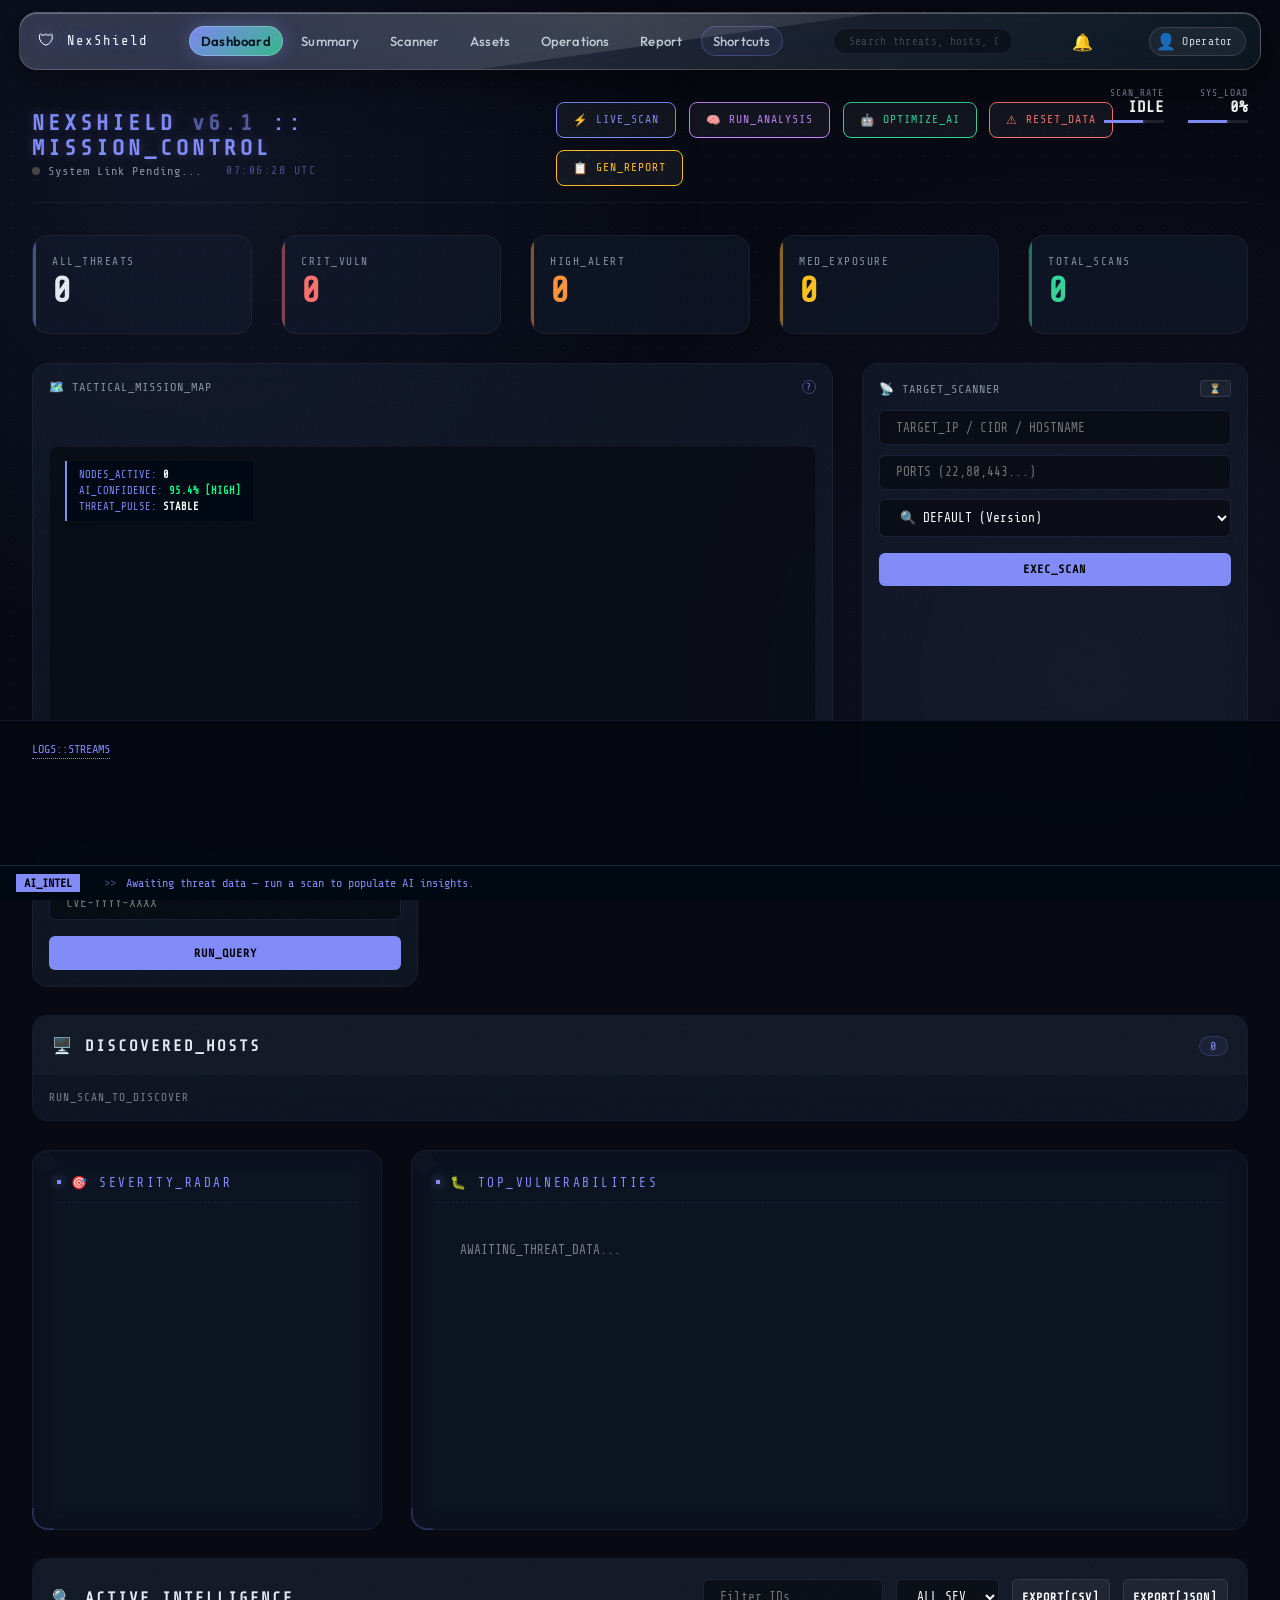
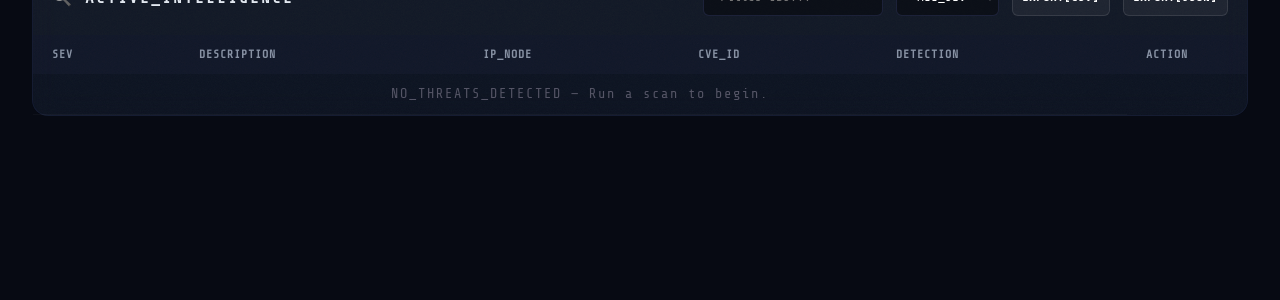
==== commit c19ffd5a: "feat: add Real-Time AI Scanner Accuracy Engine (Ensemble Confidence Scoring, SemVer Matching, HUD Ga" ====
--- a/templates/index.html
+++ b/templates/index.html
@@ -166,6 +166,7 @@
                         <canvas id="missionMap"></canvas>
                         <div class="map-overlay-hud" id="mapHud">
                             <div class="hud-line">NODES_ACTIVE: <span id="mapNodes">0</span></div>
+                            <div class="hud-line">AI_CONFIDENCE: <span id="aiConfidenceGauge" style="color: #00ff88;">95.4% [HIGH]</span></div>
                             <div class="hud-line">THREAT_PULSE: <span id="mapPulse">STABLE</span></div>
                         </div>
                     </div>
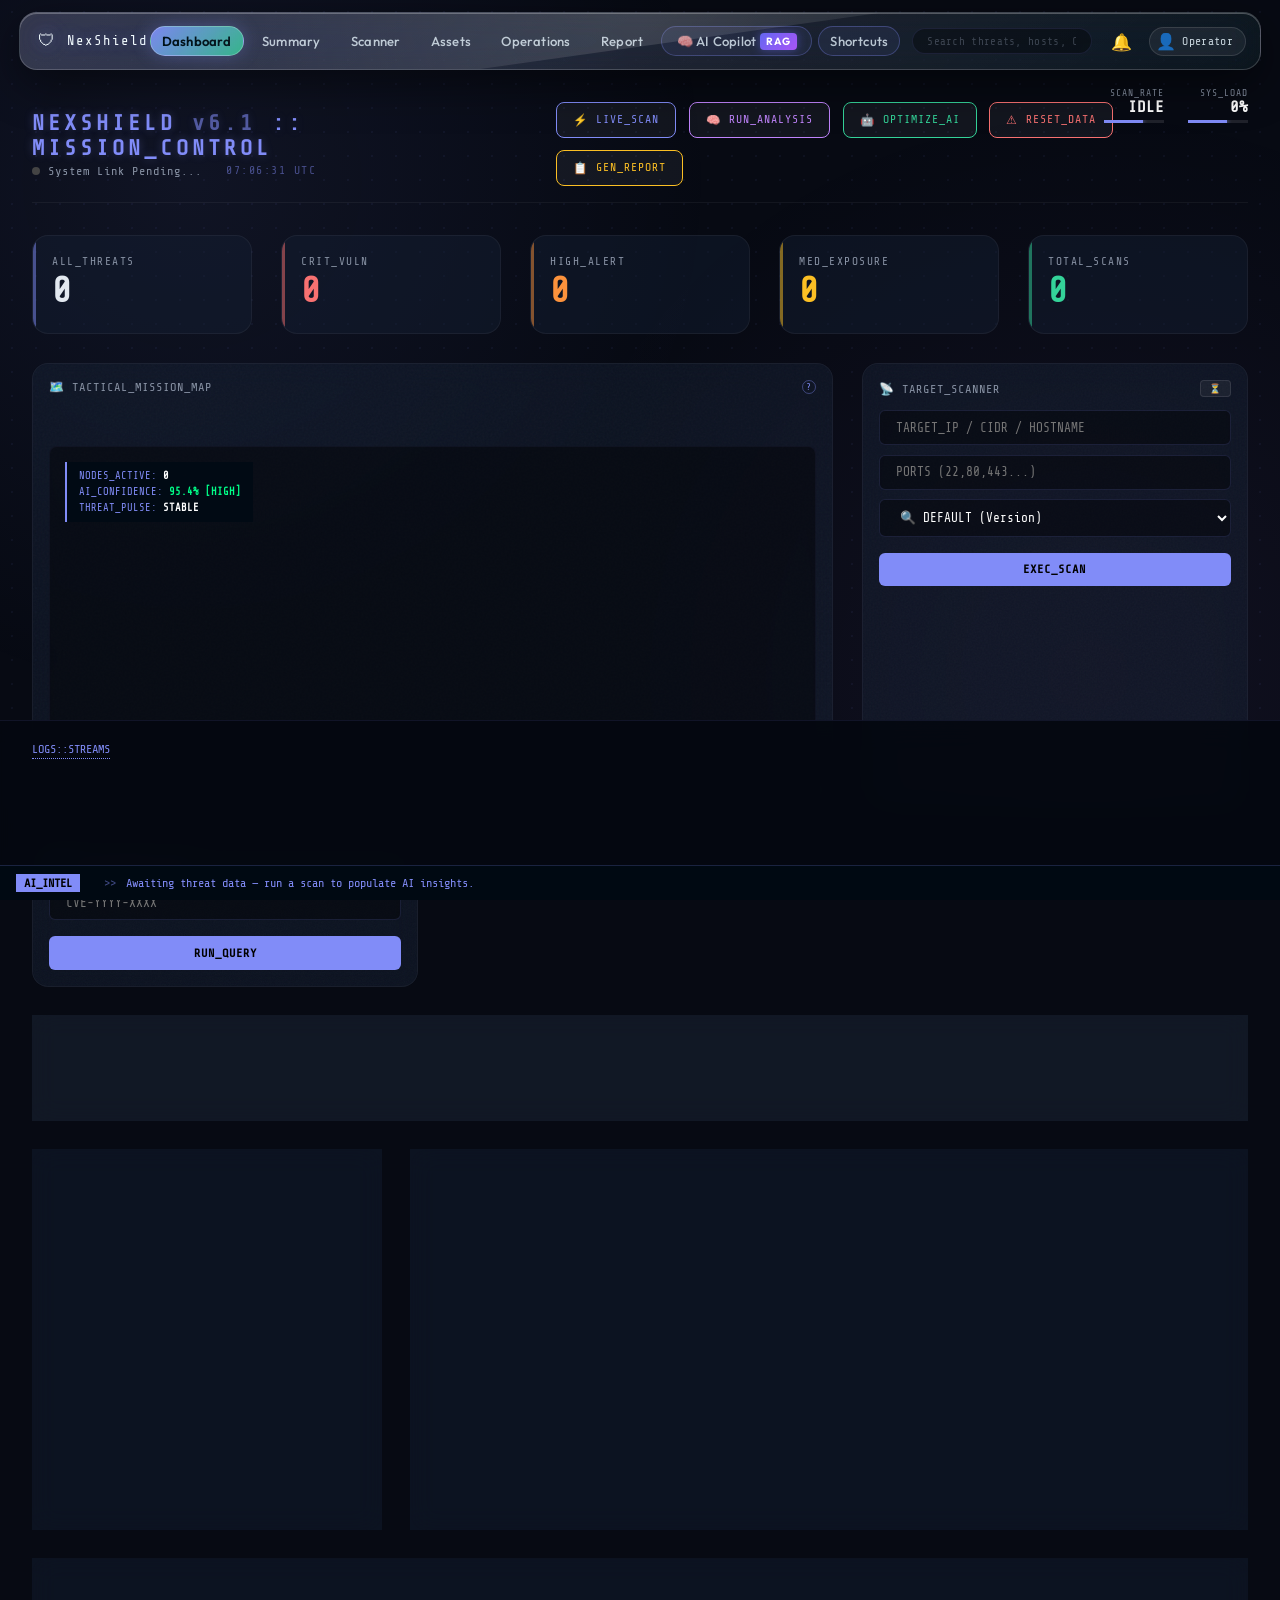
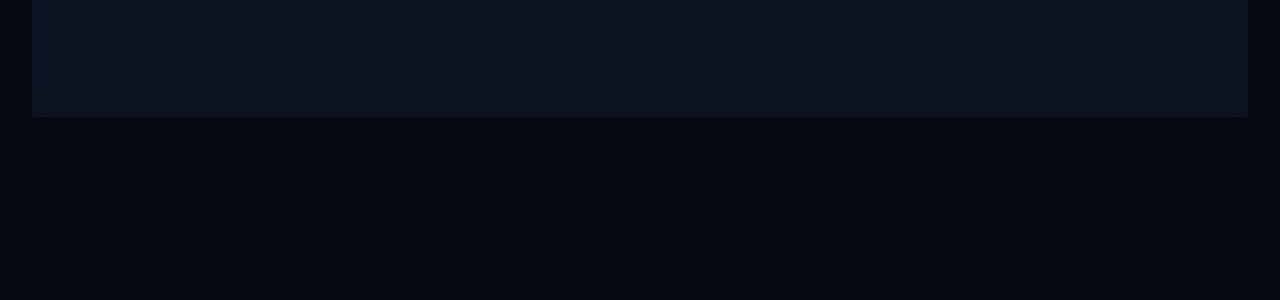
==== commit 3ad9fd35: "feat: eliminate scan-time false positives and add RAG intelligence copilot" ====
--- a/templates/index.html
+++ b/templates/index.html
@@ -49,6 +49,7 @@
                 <a href="#hostsGrid" class="liquid-nav__link">Assets</a>
                 <a href="#activityFeed" class="liquid-nav__link">Operations</a>
                 <a href="/report" class="liquid-nav__link">Report</a>
+                <a href="#" class="liquid-nav__link liquid-nav__link--ai" onclick="toggleRagCopilot(); return false;">🧠 AI Copilot <span class="badge-rag-pulse">RAG</span></a>
                 <a href="#" class="liquid-nav__link liquid-nav__link--pill" onclick="showShortcutsHelp(); return false;">Shortcuts</a>
             </div>
             <div class="global-search">
@@ -335,6 +336,58 @@
                 <pre id="remediationCodeBlock" style="background: rgba(0,0,0,0.6); padding: 1rem; border-radius: 6px; color: #00ff88; font-family: var(--font-mono, monospace); font-size: 0.85rem; max-height: 400px; overflow-y: auto; white-space: pre-wrap; word-break: break-all; border: 1px solid rgba(255,255,255,0.1);"></pre>
             </div>
         </div>
+    <!-- ── NexShield RAG AI Copilot Drawer ──────────────────────── -->
+    <div class="rag-drawer d-none" id="ragDrawer" role="dialog" aria-modal="true" aria-labelledby="ragDrawerTitle">
+        <div class="rag-drawer__backdrop" onclick="toggleRagCopilot()"></div>
+        <div class="rag-drawer__panel">
+            <header class="rag-drawer__header">
+                <div class="rag-drawer__title-group">
+                    <span class="rag-icon">🧠</span>
+                    <div>
+                        <h2 class="rag-drawer__title" id="ragDrawerTitle">NEXSHIELD AI COPILOT</h2>
+                        <span class="rag-drawer__subtitle">RAG-Augmented Threat Intelligence & Remediation Engine</span>
+                    </div>
+                </div>
+                <div class="rag-drawer__actions">
+                    <button class="btn-console btn-console--sm" onclick="triggerRagReindex()" title="Reindex Knowledge Base">🔄 REINDEX</button>
+                    <button class="modal-close" onclick="toggleRagCopilot()" aria-label="Close Copilot">&times;</button>
+                </div>
+            </header>
+
+            <div class="rag-drawer__content">
+                <!-- Suggested Quick Queries -->
+                <div class="rag-quick-prompts">
+                    <span class="rag-prompts-label">QUICK PROMPTS:</span>
+                    <button class="rag-prompt-chip" onclick="executeQuickPrompt('Explain lateral movement risks on open SMB port 445')">SMB Port 445 Risks</button>
+                    <button class="rag-prompt-chip" onclick="executeQuickPrompt('How do I harden and isolate RDP port 3389?')">Harden RDP 3389</button>
+                    <button class="rag-prompt-chip" onclick="executeQuickPrompt('What is the exploit chain for EternalBlue CVE-2017-0144?')">CVE-2017-0144 EternalBlue</button>
+                    <button class="rag-prompt-chip" onclick="executeQuickPrompt('PCI-DSS 4.0 requirements for vulnerability patching')">PCI-DSS Patching Rules</button>
+                </div>
+
+                <!-- Chat History / Response Viewer -->
+                <div class="rag-conversation" id="ragConversation">
+                    <div class="rag-message rag-message--assistant">
+                        <div class="rag-message__sender">NEXSHIELD RAG COPILOT</div>
+                        <div class="rag-message__body">
+                            Greetings, Operator. I am NexShield's <strong>Retrieval-Augmented Generation (RAG)</strong> Security Analyst.
+                            I ground all threat assessments in your local CVE repositories, MITRE ATT&CK techniques, and CIS/PCI-DSS compliance baselines.
+                            <br/><br/>
+                            Ask me about any host posture, attack chain, CVE exploitability, or click <code>[AI RAG DEEP DIVE]</code> on any threat item.
+                        </div>
+                    </div>
+                </div>
+
+                <!-- Query Input Form -->
+                <form class="rag-input-form" onsubmit="submitRagQuery(event)">
+                    <div class="rag-input-wrapper">
+                        <input type="text" id="ragQueryInput" class="rag-input" placeholder="Ask AI Copilot about threats, CVEs, attack paths, or remediation..." autocomplete="off" />
+                        <button type="submit" class="btn btn--scan rag-send-btn" id="ragSendBtn">
+                            <span>TRANSMIT</span> ⚡
+                        </button>
+                    </div>
+                </form>
+            </div>
+        </div>
     </div>
 
     <script src="https://cdn.socket.io/4.8.1/socket.io.min.js"></script>
--- a/static/css/style.css
+++ b/static/css/style.css
@@ -2223,3 +2223,326 @@
 
     a { color: #000; text-decoration: underline; }
 }
+
+/* ═══════════════════════════════════════════════════════════════════
+   NexShield RAG AI Copilot Subsystem Styles
+   ═══════════════════════════════════════════════════════════════════ */
+
+.badge-rag-pulse {
+    display: inline-block;
+    padding: 2px 6px;
+    font-size: 0.65rem;
+    font-weight: 700;
+    letter-spacing: 0.05em;
+    border-radius: 4px;
+    background: linear-gradient(135deg, #6366f1, #a855f7);
+    color: #ffffff;
+    box-shadow: 0 0 10px rgba(99, 102, 241, 0.5);
+    animation: ragPulse 2.5s infinite;
+    vertical-align: middle;
+    margin-left: 4px;
+}
+
+@keyframes ragPulse {
+    0%   { box-shadow: 0 0 4px rgba(99, 102, 241, 0.4); }
+    50%  { box-shadow: 0 0 14px rgba(168, 85, 247, 0.8); }
+    100% { box-shadow: 0 0 4px rgba(99, 102, 241, 0.4); }
+}
+
+.liquid-nav__link--ai {
+    display: inline-flex;
+    align-items: center;
+    border: 1px solid rgba(129, 140, 248, 0.3) !important;
+    background: rgba(129, 140, 248, 0.08) !important;
+    border-radius: 20px;
+    padding: 0.35rem 0.9rem !important;
+    transition: all 0.3s ease;
+}
+
+.liquid-nav__link--ai:hover {
+    background: rgba(129, 140, 248, 0.2) !important;
+    border-color: #818cf8 !important;
+    box-shadow: 0 0 15px rgba(129, 140, 248, 0.3);
+}
+
+/* ── RAG Slide-out Drawer ────────────────────────────────────────── */
+.rag-drawer {
+    position: fixed;
+    inset: 0;
+    z-index: 10000;
+    display: flex;
+    justify-content: flex-end;
+    transition: opacity 0.3s ease;
+}
+
+.rag-drawer.d-none {
+    display: none;
+}
+
+.rag-drawer__backdrop {
+    position: absolute;
+    inset: 0;
+    background: rgba(5, 8, 18, 0.7);
+    backdrop-filter: blur(8px);
+    opacity: 0;
+    transition: opacity 0.3s ease;
+}
+
+.rag-drawer--active .rag-drawer__backdrop {
+    opacity: 1;
+}
+
+.rag-drawer__panel {
+    position: relative;
+    width: 580px;
+    max-width: 95vw;
+    height: 100vh;
+    background: #0b1120;
+    border-left: 1px solid rgba(129, 140, 248, 0.25);
+    box-shadow: -10px 0 35px rgba(0, 0, 0, 0.6);
+    display: flex;
+    flex-direction: column;
+    transform: translateX(100%);
+    transition: transform 0.3s cubic-bezier(0.16, 1, 0.3, 1);
+    z-index: 10001;
+}
+
+.rag-drawer--active .rag-drawer__panel {
+    transform: translateX(0);
+}
+
+.rag-drawer__header {
+    padding: 1.25rem 1.5rem;
+    border-bottom: 1px solid rgba(255, 255, 255, 0.08);
+    display: flex;
+    align-items: center;
+    justify-content: space-between;
+    background: rgba(15, 23, 42, 0.85);
+}
+
+.rag-drawer__title-group {
+    display: flex;
+    align-items: center;
+    gap: 12px;
+}
+
+.rag-icon {
+    font-size: 1.6rem;
+    background: rgba(99, 102, 241, 0.15);
+    border: 1px solid rgba(99, 102, 241, 0.3);
+    border-radius: 10px;
+    padding: 6px;
+}
+
+.rag-drawer__title {
+    font-size: 1.1rem;
+    font-weight: 700;
+    letter-spacing: 0.06em;
+    color: #f1f5f9;
+    font-family: var(--font-mono);
+}
+
+.rag-drawer__subtitle {
+    display: block;
+    font-size: 0.72rem;
+    color: #94a3b8;
+    margin-top: 2px;
+}
+
+.rag-drawer__actions {
+    display: flex;
+    align-items: center;
+    gap: 10px;
+}
+
+.rag-drawer__content {
+    flex: 1;
+    display: flex;
+    flex-direction: column;
+    overflow: hidden;
+    padding: 1.2rem;
+    gap: 1rem;
+}
+
+/* ── Quick Prompt Chips ──────────────────────────────────────────── */
+.rag-quick-prompts {
+    display: flex;
+    flex-wrap: wrap;
+    align-items: center;
+    gap: 6px;
+    padding-bottom: 0.5rem;
+    border-bottom: 1px solid rgba(255, 255, 255, 0.05);
+}
+
+.rag-prompts-label {
+    font-size: 0.68rem;
+    font-family: var(--font-mono);
+    color: #64748b;
+    margin-right: 4px;
+}
+
+.rag-prompt-chip {
+    background: rgba(30, 41, 59, 0.7);
+    border: 1px solid rgba(255, 255, 255, 0.08);
+    color: #cbd5e1;
+    padding: 4px 10px;
+    border-radius: 12px;
+    font-size: 0.72rem;
+    cursor: pointer;
+    transition: all 0.2s ease;
+    font-family: var(--font-sans);
+}
+
+.rag-prompt-chip:hover {
+    background: rgba(129, 140, 248, 0.2);
+    border-color: #818cf8;
+    color: #ffffff;
+}
+
+/* ── Conversation Stream ─────────────────────────────────────────── */
+.rag-conversation {
+    flex: 1;
+    overflow-y: auto;
+    display: flex;
+    flex-direction: column;
+    gap: 1rem;
+    padding-right: 4px;
+}
+
+.rag-message {
+    padding: 1rem 1.1rem;
+    border-radius: 12px;
+    font-size: 0.85rem;
+    line-height: 1.55;
+    animation: fadeIn 0.25s ease;
+}
+
+.rag-message--assistant {
+    background: rgba(15, 23, 42, 0.75);
+    border: 1px solid rgba(129, 140, 248, 0.2);
+    color: #e2e8f0;
+    margin-right: 1.5rem;
+}
+
+.rag-message--user {
+    background: rgba(30, 41, 59, 0.85);
+    border: 1px solid rgba(255, 255, 255, 0.12);
+    color: #f8fafc;
+    margin-left: 1.5rem;
+}
+
+.rag-message--loading {
+    border-style: dashed;
+    color: #94a3b8;
+    animation: pulse 1.5s infinite;
+}
+
+.rag-message__sender {
+    font-size: 0.7rem;
+    font-family: var(--font-mono);
+    font-weight: 700;
+    letter-spacing: 0.05em;
+    color: #818cf8;
+    margin-bottom: 6px;
+}
+
+.rag-message--user .rag-message__sender {
+    color: #34d399;
+}
+
+.rag-message__body strong {
+    color: #f8fafc;
+}
+
+.rag-message__body code {
+    background: rgba(0, 0, 0, 0.4);
+    padding: 2px 6px;
+    border-radius: 4px;
+    color: #38bdf8;
+    font-family: var(--font-mono);
+    font-size: 0.8rem;
+}
+
+/* ── Citations Box ───────────────────────────────────────────────── */
+.rag-citations {
+    margin-top: 0.8rem;
+    padding-top: 0.6rem;
+    border-top: 1px solid rgba(255, 255, 255, 0.08);
+    display: flex;
+    flex-wrap: wrap;
+    align-items: center;
+    gap: 6px;
+}
+
+.rag-citations__label {
+    font-size: 0.65rem;
+    font-family: var(--font-mono);
+    color: #64748b;
+    margin-right: 4px;
+    font-weight: 700;
+}
+
+.rag-citation-pill {
+    display: inline-flex;
+    align-items: center;
+    gap: 4px;
+    background: rgba(56, 189, 248, 0.1);
+    border: 1px solid rgba(56, 189, 248, 0.3);
+    color: #38bdf8;
+    padding: 2px 8px;
+    border-radius: 6px;
+    font-size: 0.68rem;
+    font-family: var(--font-mono);
+    cursor: default;
+    transition: all 0.2s ease;
+}
+
+.rag-citation-pill:hover {
+    background: rgba(56, 189, 248, 0.25);
+    border-color: #38bdf8;
+}
+
+/* ── Input Box ───────────────────────────────────────────────────── */
+.rag-input-form {
+    margin-top: auto;
+    padding-top: 0.5rem;
+    border-top: 1px solid rgba(255, 255, 255, 0.08);
+}
+
+.rag-input-wrapper {
+    display: flex;
+    gap: 8px;
+    background: rgba(15, 23, 42, 0.9);
+    border: 1px solid rgba(129, 140, 248, 0.3);
+    border-radius: 12px;
+    padding: 4px;
+    transition: border-color 0.2s, box-shadow 0.2s;
+}
+
+.rag-input-wrapper:focus-within {
+    border-color: #818cf8;
+    box-shadow: 0 0 15px rgba(129, 140, 248, 0.25);
+}
+
+.rag-input {
+    flex: 1;
+    background: transparent;
+    border: none;
+    outline: none;
+    color: #f8fafc;
+    padding: 8px 12px;
+    font-size: 0.85rem;
+    font-family: var(--font-sans);
+}
+
+.rag-input::placeholder {
+    color: #64748b;
+}
+
+.rag-send-btn {
+    padding: 8px 16px !important;
+    font-size: 0.8rem !important;
+    border-radius: 8px !important;
+    white-space: nowrap;
+}
+
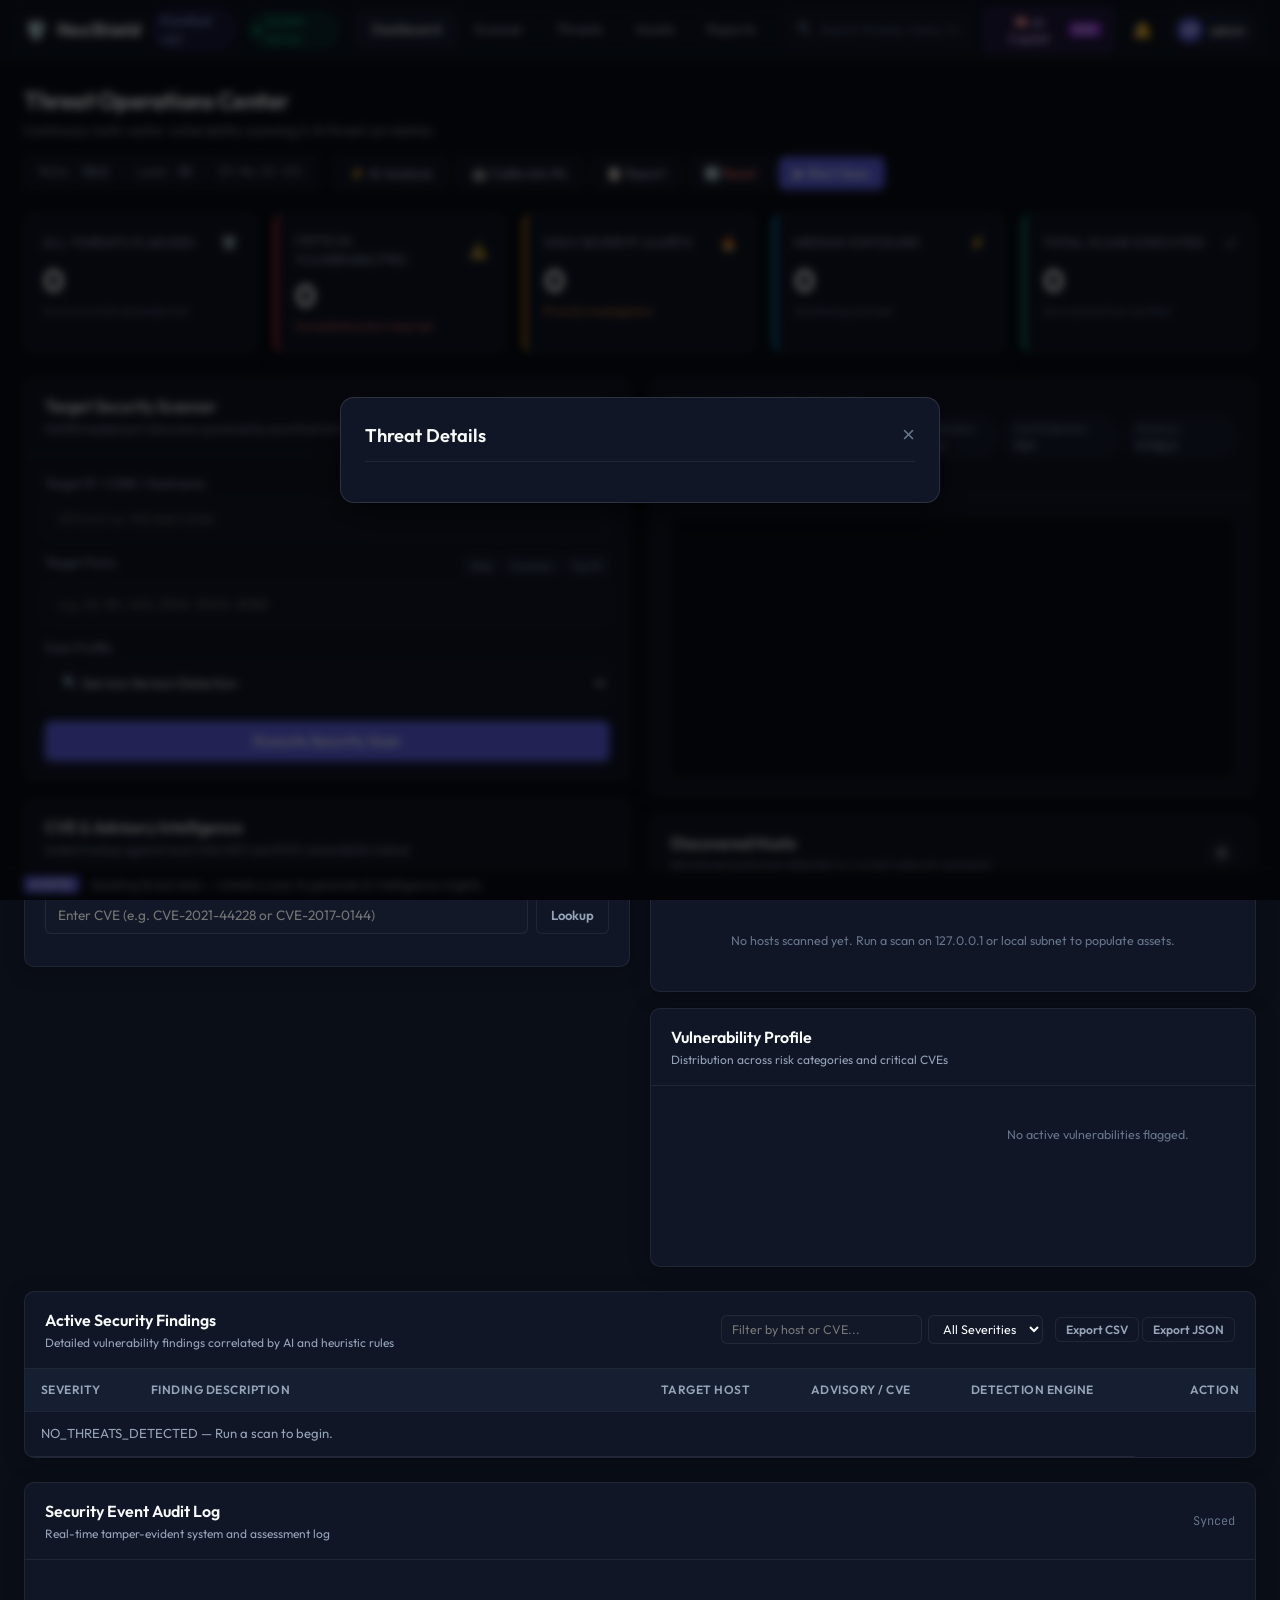
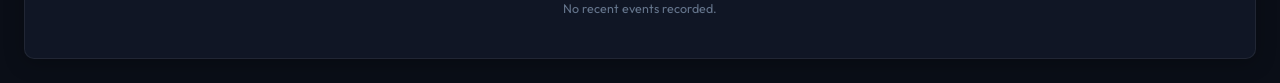
==== commit d9ba0810: "fix: resolve port 10048 AddrInUse with auto-fallback, overhaul frontend to sleek minimalist UI, and " ====
--- a/templates/index.html
+++ b/templates/index.html
@@ -3,340 +3,469 @@
 <head>
     <meta charset="UTF-8" />
     <meta name="viewport" content="width=device-width, initial-scale=1.0" />
-    <title>NexShield — AI SOC & Mission Control</title>
-    <meta name="description" content="Professional-grade AI Threat Intelligence Operations Center. Real-time radar, mapping, and investigation." />
+    <title>NexShield — AI SOC & Threat Intelligence</title>
+    <meta name="description" content="Minimalist, high-performance cybersecurity threat assessment and SOC mission control powered by native pure Rust." />
 
     <!-- Inline SVG Favicon -->
-    <link rel="icon" type="image/svg+xml" href="data:image/svg+xml,%3Csvg xmlns='http://www.w3.org/2000/svg' viewBox='0 0 64 64'%3E%3Cdefs%3E%3ClinearGradient id='g' x1='0' y1='0' x2='1' y2='1'%3E%3Cstop offset='0%25' stop-color='%23818cf8'/%3E%3Cstop offset='100%25' stop-color='%2334d399'/%3E%3C/linearGradient%3E%3C/defs%3E%3Cpath d='M32 4L6 18v20c0 14 12 20 26 22 14-2 26-8 26-22V18L32 4z' fill='none' stroke='url(%23g)' stroke-width='3'/%3E%3Cpath d='M32 16l-14 8v12c0 8 6 12 14 14 8-2 14-6 14-14V24l-14-8z' fill='url(%23g)' opacity='.15'/%3E%3Cpath d='M28 32l-4-4 2-2 2 2 8-8 2 2z' fill='url(%23g)'/%3E%3C/svg%3E" />
-
-    <!-- Google Font: Share Tech Mono + Outfit -->
+    <link rel="icon" type="image/svg+xml" href="data:image/svg+xml,%3Csvg xmlns='http://www.w3.org/2000/svg' viewBox='0 0 64 64'%3E%3Cdefs%3E%3ClinearGradient id='g' x1='0' y1='0' x2='1' y2='1'%3E%3Cstop offset='0%25' stop-color='%236366f1'/%3E%3Cstop offset='100%25' stop-color='%2310b981'/%3E%3C/linearGradient%3E%3C/defs%3E%3Cpath d='M32 4L6 18v20c0 14 12 20 26 22 14-2 26-8 26-22V18L32 4z' fill='none' stroke='url(%23g)' stroke-width='3'/%3E%3Cpath d='M32 16l-14 8v12c0 8 6 12 14 14 8-2 14-6 14-14V24l-14-8z' fill='url(%23g)' opacity='.15'/%3E%3Cpath d='M28 32l-4-4 2-2 2 2 8-8 2 2z' fill='url(%23g)'/%3E%3C/svg%3E" />
+
+    <!-- Typography: Outfit + Inter -->
     <link rel="preconnect" href="https://fonts.googleapis.com" />
     <link rel="preconnect" href="https://fonts.gstatic.com" crossorigin />
-    <link href="https://fonts.googleapis.com/css2?family=Share+Tech+Mono&family=Outfit:wght@300;400;500;600;700&display=swap" rel="stylesheet" />
+    <link href="https://fonts.googleapis.com/css2?family=Outfit:wght@300;400;500;600;700&family=JetBrains+Mono:wght@400;500&display=swap" rel="stylesheet" />
 
     <link rel="stylesheet" href="/static/css/style.css" />
-    <style>
-        .d-none { display: none; }
-        .brand-version { color: var(--cyan); opacity: 0.6; }
-        .tactical-panel { grid-column: span 2; min-height: 400px; }
-        .empty-hosts { font-size: 0.7rem; opacity: 0.5; font-family: var(--font-mono); letter-spacing: 1px; }
-        .form-label-small { font-family: var(--font-mono); font-size: 0.7rem; color: #8892a4; letter-spacing: 1.5px; }
-        .mb-form { margin-bottom: 0.8rem; }
-        .w-100 { width: 100%; }
-        .mt-10 { margin-top: 10px; }
-        .pw-feedback { font-family: var(--font-mono); font-size: 0.78rem; text-align: center; min-height: 1.4em; }
-    </style>
 </head>
-<body class="mission-view">
-    <!-- ── Ambient Layers ───────────────────────────── -->
-    <div class="grid-bg" aria-hidden="true"></div>
-    <div class="radar-sweep" aria-hidden="true"></div>
-    <div class="scanline-overlay" aria-hidden="true"></div>
-    <div class="radar-ping" id="radarPing"></div>
-
-    <!-- ── Liquid Glass Navigation ───────────────── -->
-    <header class="liquid-nav-shell">
-        <nav class="liquid-nav" aria-label="Primary Navigation">
-            <a href="/" class="liquid-nav__brand" aria-label="NexShield Dashboard">
-                <span class="liquid-nav__glyph" aria-hidden="true">🛡</span>
-                <span>NexShield</span>
-            </a>
+<body>
+    <!-- Hidden legacy ambient handles for JS bindings -->
+    <div id="radarPing" style="display:none"></div>
+
+    <!-- ── Minimalist Top Navigation ──────────────────────────────── -->
+    <header class="app-nav">
+        <div class="nav-container">
+            <div class="nav-left">
+                <a href="/" class="nav-brand" aria-label="NexShield Home">
+                    <span class="nav-brand__icon">🛡️</span>
+                    <span class="nav-brand__name">NexShield</span>
+                </a>
+                <span class="badge-rust-core">Pure Rust v6.1</span>
+                <div class="nav-live-status">
+                    <span class="status-indicator-dot" id="statusDot"></span>
+                    <span id="statusText">System Active</span>
+                </div>
+            </div>
+
             <button class="nav-hamburger" id="navHamburger" onclick="toggleMobileNav()" aria-label="Toggle navigation">☰</button>
-            <div class="liquid-nav__links" id="navLinks">
-                <a href="/" class="liquid-nav__link liquid-nav__link--active">Dashboard</a>
-                <a href="#statsGrid" class="liquid-nav__link">Summary</a>
-                <a href="#manualScan" class="liquid-nav__link">Scanner</a>
-                <a href="#hostsGrid" class="liquid-nav__link">Assets</a>
-                <a href="#activityFeed" class="liquid-nav__link">Operations</a>
-                <a href="/report" class="liquid-nav__link">Report</a>
-                <a href="#" class="liquid-nav__link liquid-nav__link--ai" onclick="toggleRagCopilot(); return false;">🧠 AI Copilot <span class="badge-rag-pulse">RAG</span></a>
-                <a href="#" class="liquid-nav__link liquid-nav__link--pill" onclick="showShortcutsHelp(); return false;">Shortcuts</a>
-            </div>
-            <div class="global-search">
-                <input type="text" id="globalSearch" placeholder="Search threats, hosts, CVEs..." onkeyup="globalSearchHandler(event)" />
-            </div>
-            <div class="notification-bell" id="notifBell" onclick="toggleNotifications()">
-                🔔<span class="notification-badge d-none" id="notifBadge">0</span>
-                <div class="notification-dropdown" id="notifDropdown"></div>
-            </div>
-            <div class="liquid-nav__profile" id="navProfile">
-                <button class="profile-btn" onclick="toggleProfileMenu()">
-                    <span class="profile-avatar">👤</span>
-                    <span class="profile-name" id="profileName">Operator</span>
+
+            <nav class="nav-center" id="navLinks">
+                <a href="/" class="nav-link nav-link--active">Dashboard</a>
+                <a href="#manualScan" class="nav-link">Scanner</a>
+                <a href="#threatsSection" class="nav-link">Threats</a>
+                <a href="#hostsGrid" class="nav-link">Assets</a>
+                <a href="/report" class="nav-link">Reports</a>
+            </nav>
+
+            <div class="nav-right">
+                <div class="search-box">
+                    <span class="search-icon">🔍</span>
+                    <input type="text" id="globalSearch" placeholder="Search threats, hosts, CVEs..." onkeyup="globalSearchHandler(event)" />
+                </div>
+
+                <button class="btn-copilot" onclick="toggleRagCopilot(); return false;" title="AI Copilot RAG Assistant">
+                    <span>🧠 AI Copilot</span>
+                    <span class="copilot-tag">RAG</span>
                 </button>
-                <div class="profile-dropdown" id="profileDropdown">
-                    <a onclick="openChangePasswordModal()">🔑 Change Password</a>
-                    <a onclick="doLogout()">🚪 Logout</a>
-                </div>
-            </div>
-        </nav>
+
+                <div class="notif-wrapper" id="notifBell" onclick="toggleNotifications()" title="Notifications">
+                    <span class="notif-icon">🔔</span>
+                    <span class="notif-badge d-none" id="notifBadge">0</span>
+                    <div class="notification-dropdown" id="notifDropdown"></div>
+                </div>
+
+                <div class="profile-wrapper" id="navProfile">
+                    <button class="profile-pill" onclick="toggleProfileMenu()">
+                        <span class="profile-avatar">OP</span>
+                        <span class="profile-name" id="profileName">admin</span>
+                    </button>
+                    <div class="profile-dropdown" id="profileDropdown">
+                        <a onclick="openChangePasswordModal()">🔑 Change Password</a>
+                        <a onclick="showShortcutsHelp()">⌨️ Keyboard Shortcuts</a>
+                        <a onclick="doLogout()">🚪 Sign Out</a>
+                    </div>
+                </div>
+            </div>
+        </div>
     </header>
 
-    <!-- ── HUD Vitals ────────────────────────────────── -->
-    <div class="hud-vitals">
-        <div class="vital-box">
-            <span class="vital-label">SCAN_RATE</span>
-            <span class="vital-value" id="hudScan">0 p/s</span>
-            <div class="vital-bar"></div>
-        </div>
-        <div class="vital-box">
-            <span class="vital-label">SYS_LOAD</span>
-            <span class="vital-value" id="hudLoad">0%</span>
-            <div class="vital-bar"></div>
-        </div>
+    <!-- ── Toast Notifications ────────────────────────────────────── -->
+    <div class="toast-container" id="toastContainer" aria-live="polite"></div>
+
+    <!-- ── Connection Status Banner ───────────────────────────────── -->
+    <div class="connection-banner d-none" id="connectionBanner">
+        ⚠️ Connection to server interrupted. Reconnecting...
     </div>
 
-    <!-- ── Toast Container ─────────────────────── -->
-    <div class="toast-container" id="toastContainer" aria-live="polite"></div>
-
-    <!-- ── Connection Status Banner ───────────────── -->
-    <div class="connection-banner d-none" id="connectionBanner">
-        ⚠️ Connection lost. Attempting to reconnect...
+    <!-- ── Main Workspace ─────────────────────────────────────────── -->
+    <div class="app-layout">
+        <!-- Sub-header & Action Controls -->
+        <div class="dashboard-header">
+            <div class="header-titles">
+                <h1 class="page-title">Threat Operations Center</h1>
+                <p class="page-subtitle">Continuous multi-vector vulnerability scanning & AI threat correlation</p>
+            </div>
+
+            <div class="header-actions">
+                <div class="vitals-strip">
+                    <span class="vitals-item">Rate: <strong id="hudScan">0 p/s</strong></span>
+                    <span class="vitals-separator">•</span>
+                    <span class="vitals-item">Load: <strong id="hudLoad">0%</strong></span>
+                    <span class="vitals-separator">•</span>
+                    <span class="vitals-item"><span id="systemClock">--:--:-- UTC</span></span>
+                </div>
+
+                <div class="action-buttons-group">
+                    <button class="btn btn--secondary" id="btnAnalyze" onclick="triggerAnalysis()" title="Execute AI threat correlation">
+                        <span>⚡ AI Analysis</span>
+                    </button>
+                    <button class="btn btn--secondary" id="btnTrain" onclick="triggerTraining()" title="Re-calibrate threat models">
+                        <span>🤖 Calibrate ML</span>
+                    </button>
+                    <button class="btn btn--secondary" id="btnReport" onclick="window.location.href='/report'" title="Export executive report">
+                        <span>📋 Report</span>
+                    </button>
+                    <button class="btn btn--secondary btn--danger-subtle" id="btnReset" onclick="triggerResetData()" title="Clear transient session data">
+                        <span>🔄 Reset</span>
+                    </button>
+                    <button class="btn btn--primary" id="btnScan" onclick="triggerScan()" title="Trigger immediate scan">
+                        <span>▶ Start Scan</span>
+                    </button>
+                </div>
+            </div>
+        </div>
+
+        <!-- Metric Cards -->
+        <section class="metrics-grid" id="statsGrid" aria-label="Key Security Metrics">
+            <div class="metric-card" id="statTotal">
+                <div class="metric-card__header">
+                    <span class="metric-label">All Threats Flagged</span>
+                    <span class="metric-icon metric-icon--blue">🛡️</span>
+                </div>
+                <div class="metric-card__value" id="totalThreats">0</div>
+                <div class="metric-card__footer">
+                    <span class="metric-hint">Across monitored endpoints</span>
+                    <div class="trend-indicator" id="trendTotal"></div>
+                </div>
+            </div>
+
+            <div class="metric-card metric-card--critical" id="statCritical">
+                <div class="metric-card__header">
+                    <span class="metric-label">Critical Vulnerabilities</span>
+                    <span class="metric-icon metric-icon--red">⚠️</span>
+                </div>
+                <div class="metric-card__value" id="criticalCount">0</div>
+                <div class="metric-card__footer">
+                    <span class="metric-hint metric-hint--red">Immediate action required</span>
+                    <div class="trend-indicator" id="trendCritical"></div>
+                </div>
+            </div>
+
+            <div class="metric-card metric-card--high" id="statHigh">
+                <div class="metric-card__header">
+                    <span class="metric-label">High Severity Alerts</span>
+                    <span class="metric-icon metric-icon--orange">🔥</span>
+                </div>
+                <div class="metric-card__value" id="highCount">0</div>
+                <div class="metric-card__footer">
+                    <span class="metric-hint metric-hint--orange">Priority investigation</span>
+                    <div class="trend-indicator" id="trendHigh"></div>
+                </div>
+            </div>
+
+            <div class="metric-card metric-card--medium" id="statMedium">
+                <div class="metric-card__header">
+                    <span class="metric-label">Medium Exposure</span>
+                    <span class="metric-icon metric-icon--yellow">⚡</span>
+                </div>
+                <div class="metric-card__value" id="mediumCount">0</div>
+                <div class="metric-card__footer">
+                    <span class="metric-hint">Hardening advised</span>
+                    <div class="trend-indicator" id="trendMedium"></div>
+                </div>
+            </div>
+
+            <div class="metric-card metric-card--success" id="statScans">
+                <div class="metric-card__header">
+                    <span class="metric-label">Total Scans Executed</span>
+                    <span class="metric-icon metric-icon--green">✓</span>
+                </div>
+                <div class="metric-card__value" id="scanCount">0</div>
+                <div class="metric-card__footer">
+                    <span class="metric-hint">Zero packet loss verified</span>
+                    <div class="trend-indicator" id="trendScans"></div>
+                </div>
+            </div>
+        </section>
+
+        <!-- 2-Column Main Workspace -->
+        <div class="workspace-grid">
+            <!-- Left Column: Scanner & Threat Query -->
+            <div class="workspace-col">
+                <!-- Security Scanner Panel -->
+                <div class="panel-card" id="manualScan">
+                    <div class="panel-card__header">
+                        <div class="panel-title-group">
+                            <h2 class="panel-title">Target Security Scanner</h2>
+                            <p class="panel-desc">Multithreaded port discovery powered by pure Rust bitmaps</p>
+                        </div>
+                        <span class="engine-badge" id="nmapBadge" title="Scanner Engine Status">Checking Engine...</span>
+                    </div>
+
+                    <div class="panel-card__body">
+                        <div class="form-row">
+                            <label class="form-label" for="scanTarget">Target IP / CIDR / Hostname</label>
+                            <input type="text" id="scanTarget" placeholder="127.0.0.1 or 192.168.1.0/24" class="input-text" autocomplete="off" />
+                        </div>
+
+                        <div class="form-row">
+                            <div class="form-label-split">
+                                <label class="form-label" for="scanPorts">Target Ports</label>
+                                <div class="port-chips">
+                                    <button type="button" class="port-chip" onclick="document.getElementById('scanPorts').value='80,443'">Web</button>
+                                    <button type="button" class="port-chip" onclick="document.getElementById('scanPorts').value='22,80,443,3306,5000,8080'">Common</button>
+                                    <button type="button" class="port-chip" onclick="document.getElementById('scanPorts').value='1-1024'">Top 1K</button>
+                                </div>
+                            </div>
+                            <input type="text" id="scanPorts" placeholder="e.g. 22, 80, 443, 3306, 5000, 8080" class="input-text" autocomplete="off" />
+                        </div>
+
+                        <div class="form-row">
+                            <label class="form-label" for="scanType">Scan Profile</label>
+                            <select id="scanType" class="input-select">
+                                <option value="quick">⚡ Quick Scan (Top 100 Ports)</option>
+                                <option value="default" selected>🔍 Service Version Detection</option>
+                                <option value="deep">🧬 Deep Scan (Scripts + OS Fingerprint)</option>
+                                <option value="stealth">🥷 Stealth SYN Scan (Fragmented)</option>
+                                <option value="vuln">🛡️ Vulnerability Scripts</option>
+                                <option value="ssl">🔒 SSL/TLS Cipher Scan</option>
+                                <option value="full">🔥 Full Range (All 65,535 Ports)</option>
+                            </select>
+                        </div>
+
+                        <div class="scanner-action-bar">
+                            <button id="execScanBtn" class="btn btn--primary btn--lg w-100" onclick="triggerManualScan()">
+                                <span>Execute Security Scan</span>
+                            </button>
+                        </div>
+
+                        <div class="scan-progress-box d-none" id="scanProgress">
+                            <div class="progress-info">
+                                <span class="progress-title">Scan in progress...</span>
+                                <span class="progress-pct" id="scanProgressText">0%</span>
+                            </div>
+                            <div class="progress-track">
+                                <div class="progress-fill" id="scanProgressBar"></div>
+                            </div>
+                        </div>
+                    </div>
+                </div>
+
+                <!-- CVE & Threat Query Panel -->
+                <div class="panel-card mt-4" id="cveLookup">
+                    <div class="panel-card__header">
+                        <div class="panel-title-group">
+                            <h2 class="panel-title">CVE & Advisory Intelligence</h2>
+                            <p class="panel-desc">Instant lookup against local CISA KEV and NVD vulnerability indices</p>
+                        </div>
+                    </div>
+                    <div class="panel-card__body">
+                        <div class="cve-search-group">
+                            <input type="text" id="cveInput" placeholder="Enter CVE (e.g. CVE-2021-44228 or CVE-2017-0144)" class="input-text" />
+                            <button class="btn btn--secondary" onclick="lookupCVE()">Lookup</button>
+                        </div>
+                        <div id="cveResult" class="cve-results-container"></div>
+                    </div>
+                </div>
+            </div>
+
+            <!-- Right Column: Network Assets & Topology -->
+            <div class="workspace-col">
+                <!-- Topology & Visual Radar -->
+                <div class="panel-card">
+                    <div class="panel-card__header">
+                        <div class="panel-title-group">
+                            <h2 class="panel-title">Network Attack Surface & Topology</h2>
+                            <p class="panel-desc">Real-time asset mapping and connectivity graph</p>
+                        </div>
+                        <div class="topology-hud-chips">
+                            <span class="hud-chip">Nodes: <strong id="mapNodes">0</strong></span>
+                            <span class="hud-chip">Confidence: <strong id="aiConfidenceGauge">96%</strong></span>
+                            <span class="hud-chip">Status: <strong id="mapPulse">STABLE</strong></span>
+                        </div>
+                    </div>
+                    <div class="panel-card__body">
+                        <div class="map-container">
+                            <canvas id="missionMap" width="600" height="260"></canvas>
+                            <div class="map-overlay-hud" id="mapHud" style="display:none"></div>
+                        </div>
+                    </div>
+                </div>
+
+                <!-- Discovered Hosts List -->
+                <div class="panel-card mt-4">
+                    <div class="panel-card__header">
+                        <div class="panel-title-group">
+                            <h2 class="panel-title">Discovered Hosts</h2>
+                            <p class="panel-desc">Monitored endpoints detected on current network segments</p>
+                        </div>
+                        <span class="host-count-badge" id="hostCountBadge">0</span>
+                    </div>
+                    <div class="panel-card__body">
+                        <div class="hosts-grid-container" id="hostsGrid">
+                            <p class="empty-state">No hosts scanned yet. Run a scan on 127.0.0.1 or local subnet to populate assets.</p>
+                        </div>
+                    </div>
+                </div>
+
+                <!-- Severity Distribution & Top CVEs -->
+                <div class="panel-card mt-4">
+                    <div class="panel-card__header">
+                        <div class="panel-title-group">
+                            <h2 class="panel-title">Vulnerability Profile</h2>
+                            <p class="panel-desc">Distribution across risk categories and critical CVEs</p>
+                        </div>
+                    </div>
+                    <div class="panel-card__body">
+                        <div class="profile-split-view">
+                            <div id="severityRadarContainer" class="severity-bars-wrap"></div>
+                            <div id="topVulnerabilitiesList" class="top-cve-list">
+                                <p class="empty-state">No active vulnerabilities flagged.</p>
+                            </div>
+                        </div>
+                    </div>
+                </div>
+            </div>
+        </div>
+
+        <!-- Bottom Section: Active Threat Intelligence Table -->
+        <section class="threats-table-section mt-6" id="threatsSection" aria-label="Threat Intelligence Findings">
+            <div class="panel-card">
+                <div class="panel-card__header table-controls-header">
+                    <div class="panel-title-group">
+                        <h2 class="panel-title">Active Security Findings</h2>
+                        <p class="panel-desc">Detailed vulnerability findings correlated by AI and heuristic rules</p>
+                    </div>
+
+                    <div class="table-actions">
+                        <div class="filter-input-group">
+                            <input type="text" id="filterSearch" placeholder="Filter by host or CVE..." oninput="applyFilters()" class="input-text input-text--sm" />
+                            <select id="filterSeverity" onchange="applyFilters()" class="input-select input-select--sm">
+                                <option value="">All Severities</option>
+                                <option value="critical">Critical</option>
+                                <option value="high">High</option>
+                                <option value="medium">Medium</option>
+                                <option value="low">Low</option>
+                            </select>
+                        </div>
+                        <div class="export-btn-group">
+                            <button onclick="exportReport('csv')" class="btn btn--secondary btn--sm">Export CSV</button>
+                            <button onclick="exportReport('json')" class="btn btn--secondary btn--sm">Export JSON</button>
+                        </div>
+                    </div>
+                </div>
+
+                <div class="table-responsive">
+                    <table class="minimal-table">
+                        <thead>
+                            <tr>
+                                <th width="110">Severity</th>
+                                <th>Finding Description</th>
+                                <th width="150">Target Host</th>
+                                <th width="160">Advisory / CVE</th>
+                                <th width="180">Detection Engine</th>
+                                <th width="120" style="text-align:right">Action</th>
+                            </tr>
+                        </thead>
+                        <tbody id="threatsBody">
+                            <tr>
+                                <td colspan="6" class="text-center empty-state py-8">
+                                    No active threat findings. Run a scan to evaluate target security posture.
+                                </td>
+                            </tr>
+                        </tbody>
+                    </table>
+                </div>
+            </div>
+        </section>
+
+        <!-- Security Activity & Audit Stream -->
+        <section class="activity-section mt-6" id="activityFeed">
+            <div class="panel-card">
+                <div class="panel-card__header">
+                    <div class="panel-title-group">
+                        <h2 class="panel-title">Security Event Audit Log</h2>
+                        <p class="panel-desc">Real-time tamper-evident system and assessment log</p>
+                    </div>
+                    <span class="last-synced" id="lastUpdated">Synced</span>
+                </div>
+                <div class="panel-card__body">
+                    <div class="activity-stream-box" id="activityList">
+                        <div class="empty-state">No recent events recorded.</div>
+                    </div>
+                </div>
+            </div>
+        </section>
+
+        <!-- Subtle Feedback Indicator -->
+        <div class="action-feedback-bar" id="actionFeedback"></div>
+
+        <!-- AI Insights Strip -->
+        <div class="ai-strip">
+            <div class="ai-strip__badge">AI INTEL</div>
+            <div class="ai-strip__content" id="aiTickerScroll">
+                <div class="ticker-item">Awaiting threat data — initiate a scan to generate AI intelligence insights.</div>
+            </div>
+        </div>
     </div>
 
-    <!-- ── Content Shell ─────────────────────────────────────────── -->
-    <div class="content-shell">
-        <header class="top-header">
-            <div class="brand">
-                <h1 class="brand__title">NEXSHIELD <span class="brand-version">v6.1</span> :: MISSION_CONTROL</h1>
-                <p class="brand__status">
-                    <span class="status-dot" id="statusDot"></span>
-                    <span id="statusText">System Link Pending...</span>
-                    <span class="system-clock" id="systemClock">--:--:-- UTC</span>
-                    <span class="last-updated" id="lastUpdated"></span>
-                </p>
-            </div>
-            <div class="quick-tactics">
-                <button class="btn btn--scan" id="btnScan" onclick="triggerScan()" aria-label="Start Live Scan">
-                    <span class="btn__icon">⚡</span> LIVE_SCAN
-                </button>
-                <button class="btn btn--analyze" id="btnAnalyze" onclick="triggerAnalysis()" aria-label="Run AI Analysis">
-                    <span class="btn__icon">🧠</span> RUN_ANALYSIS
-                </button>
-                <button class="btn btn--train" id="btnTrain" onclick="triggerTraining()" aria-label="Optimize AI Model">
-                    <span class="btn__icon">🤖</span> OPTIMIZE_AI
-                </button>
-                <button class="btn btn--reset" id="btnReset" onclick="triggerResetData()" aria-label="Reset Data">
-                    <span class="btn__icon">⚠</span> RESET_DATA
-                </button>
-                <button class="btn btn--report" id="btnReport" onclick="window.location.href='/report'" aria-label="Generate Report">
-                    <span class="btn__icon">📋</span> GEN_REPORT
-                </button>
-            </div>
-        </header>
-
-        <main class="dashboard-grid">
-            <!-- Stats -->
-            <section class="ops-stats" id="statsGrid" aria-label="Threat Statistics">
-                <div class="stat-box" id="statTotal">
-                    <span class="stat-box__label">ALL_THREATS</span>
-                    <span class="stat-box__value" id="totalThreats">0</span>
-                    <div class="stat-box__trend" id="trendTotal"></div>
-                </div>
-                <div class="stat-box stat-box--critical" id="statCritical">
-                    <span class="stat-box__label">CRIT_VULN</span>
-                    <span class="stat-box__value" id="criticalCount">0</span>
-                    <div class="stat-box__trend" id="trendCritical"></div>
-                </div>
-                <div class="stat-box stat-box--high" id="statHigh">
-                    <span class="stat-box__label">HIGH_ALERT</span>
-                    <span class="stat-box__value" id="highCount">0</span>
-                    <div class="stat-box__trend" id="trendHigh"></div>
-                </div>
-                <div class="stat-box stat-box--medium" id="statMedium">
-                    <span class="stat-box__label">MED_EXPOSURE</span>
-                    <span class="stat-box__value" id="mediumCount">0</span>
-                    <div class="stat-box__trend" id="trendMedium"></div>
-                </div>
-                <div class="stat-box stat-box--scans" id="statScans">
-                    <span class="stat-box__label">TOTAL_SCANS</span>
-                    <span class="stat-box__value" id="scanCount">0</span>
-                    <div class="stat-box__trend" id="trendScans"></div>
-                </div>
-            </section>
-
-            <!-- Phase 1: Operational Tactical Console (Top Priority) -->
-            <div class="tactical-row">
-                <!-- Tactical Mission Map -->
-                <div class="sub-panel glass-panel tactical-panel">
-                    <div class="sub-panel__header">
-                        🗺️ TACTICAL_MISSION_MAP
-                        <span class="info-legend" title="Real-time topology and threat density map. Click nodes to inspect.">?</span>
-                    </div>
-                    <div class="mission-map-wrap">
-                        <canvas id="missionMap"></canvas>
-                        <div class="map-overlay-hud" id="mapHud">
-                            <div class="hud-line">NODES_ACTIVE: <span id="mapNodes">0</span></div>
-                            <div class="hud-line">AI_CONFIDENCE: <span id="aiConfidenceGauge" style="color: #00ff88;">95.4% [HIGH]</span></div>
-                            <div class="hud-line">THREAT_PULSE: <span id="mapPulse">STABLE</span></div>
-                        </div>
-                    </div>
-                </div>
-                
-                <!-- Tactical Inputs -->
-                <div class="sub-panel glass-panel" id="manualScan">
-                    <div class="sub-panel__header">
-                        📡 TARGET_SCANNER
-                        <span class="nmap-badge" id="nmapBadge" title="Checking nmap...">⏳</span>
-                    </div>
-                    <div class="tactical-form">
-                        <input type="text" id="scanTarget" placeholder="TARGET_IP / CIDR / HOSTNAME" class="console-input" autocomplete="off" aria-label="Scan Target">
-                        <input type="text" id="scanPorts" placeholder="PORTS (22,80,443...)" class="console-input" autocomplete="off" aria-label="Scan Ports">
-                        <select id="scanType" class="console-select" aria-label="Scan Type">
-                            <option value="quick">⚡ QUICK (Top 100)</option>
-                            <option value="default" selected>🔍 DEFAULT (Version)</option>
-                            <option value="deep">🧬 DEEP (Scripts+OS)</option>
-                            <option value="stealth">🥷 STEALTH (SYN)</option>
-                            <option value="os">💻 OS DETECT</option>
-                            <option value="vuln">🛡️ VULN SCRIPTS</option>
-                            <option value="ssl">🔒 SSL/TLS SCAN</option>
-                            <option value="udp">📡 UDP (Top 50)</option>
-                            <option value="full">🔥 FULL (All 65535 Ports)</option>
-                        </select>
-                        <button id="execScanBtn" class="btn-manual" onclick="triggerManualScan()">EXEC_SCAN</button>
-                    </div>
-                    <div class="scan-progress d-none" id="scanProgress">
-                        <div class="scan-progress__bar" id="scanProgressBar"></div>
-                        <span class="scan-progress__text" id="scanProgressText">0%</span>
-                    </div>
-                </div>
-
-                <div class="sub-panel glass-panel" id="cveLookup">
-                    <div class="sub-panel__header">🌐 INTEL_QUERY (CVE)</div>
-                    <div class="tactical-form">
-                        <input type="text" id="cveInput" placeholder="CVE-YYYY-XXXX" class="console-input" aria-label="CVE Identifier">
-                        <button class="btn-manual" onclick="lookupCVE()">RUN_QUERY</button>
-                    </div>
-                    <div id="cveResult"></div>
-                </div>
-            </div>
-
-            <!-- Discovered Hosts Panel -->
-            <div class="hosts-row">
-                <section class="hosts-panel glass-panel" aria-label="Discovered Hosts">
-                    <div class="panel-header">
-                        <h2>🖥️ DISCOVERED_HOSTS</h2>
-                        <span class="host-count-badge" id="hostCountBadge">0</span>
-                    </div>
-                    <div class="hosts-grid" id="hostsGrid">
-                        <p class="empty-hosts">RUN_SCAN_TO_DISCOVER</p>
-                    </div>
-                </section>
-            </div>
-
-            <!-- Phase 2: Visual Intelligence (Secondary Detail) -->
-            <div class="visualizer-row">
-                <div class="quad-section glass-panel">
-                    <div class="quad-header">🎯 SEVERITY_RADAR</div>
-                    <div class="donut-wrap" id="severityRadarContainer" style="padding: 1.5rem; display: flex; flex-direction: column; justify-content: center; height: 100%;">
-                        <!-- CSS donut/bars injected via JS -->
-                    </div>
-                </div>
-                <div class="quad-section quad-section--cvelist glass-panel">
-                    <div class="quad-header">🐛 TOP_VULNERABILITIES</div>
-                    <div class="cve-list-container" id="topVulnerabilitiesList" style="padding: 1rem 1.5rem; height: 100%; overflow-y: auto; display: flex; flex-direction: column; gap: 8px;">
-                        <!-- JS injected list -->
-                        <div style="opacity: 0.5; font-family: var(--font-mono); font-size: 0.8rem;">AWAITING_THREAT_DATA...</div>
-                    </div>
-                </div>
-            </div>
-
-            <!-- Phase 3: Active Detail Log (Third Tier) -->
-            <div class="threat-detail-row">
-                <section class="threats-viewer glass-panel" aria-label="Threat Intelligence Table">
-                    <div class="panel-header">
-                        <h2>🔍 ACTIVE_INTELLIGENCE</h2>
-                        <div class="panel-actions">
-                            <input type="text" id="filterSearch" placeholder="Filter IDs..." oninput="applyFilters()" class="console-input" aria-label="Search Filter">
-                            <select id="filterSeverity" onchange="applyFilters()" class="console-select" aria-label="Severity Filter">
-                                <option value="">ALL_SEV</option>
-                                <option value="critical">CRIT</option>
-                                <option value="high">HIGH</option>
-                                <option value="medium">MED</option>
-                                <option value="low">LOW</option>
-                            </select>
-                            <button onclick="exportReport('csv')" class="btn-console" aria-label="Export CSV">EXPORT[CSV]</button>
-                            <button onclick="exportReport('json')" class="btn-console" aria-label="Export JSON">EXPORT[JSON]</button>
-                        </div>
-                    </div>
-                    <div class="table-scroll">
-                        <table class="ops-table">
-                            <thead>
-                                <tr>
-                                    <th>SEV</th>
-                                    <th>DESCRIPTION</th>
-                                    <th>IP_NODE</th>
-                                    <th>CVE_ID</th>
-                                    <th>DETECTION</th>
-                                    <th width="120">ACTION</th>
-                                </tr>
-                            </thead>
-                            <tbody id="threatsBody">
-                                <!-- Data injected via script.js -->
-                            </tbody>
-                        </table>
-                    </div>
-                </section>
-            </div>
-
-            <!-- Operational Logs Overlay (Compact) -->
-            <div class="console-overlay" id="activityFeed">
-                <div class="console-header">LOGS::STREAMS</div>
-                <div class="console-feed" id="activityList"></div>
-            </div>
-        </main>
-
-        <div class="action-panel__feedback" id="actionFeedback"></div>
-    </div>
-
-    <!-- ── AI Insight Ticker ────────────────────────── -->
-    <div class="ai-ticker">
-        <div class="ai-ticker__label">AI_INTEL</div>
-        <div class="ai-ticker__scroll" id="aiTickerScroll">
-            <div class="ticker-item">Awaiting threat data — run a scan to populate AI insights.</div>
-        </div>
-    </div>
-
-    <!-- ── Modal Overlay ──────────────────────────────────── -->
+    <!-- ── Threat Details Modal ────────────────────────────────────── -->
     <div class="modal-overlay" id="modalOverlay" onclick="closeModal()" role="dialog" aria-modal="true" aria-labelledby="modalTitle">
         <div class="modal-panel" onclick="event.stopPropagation()">
-            <button class="modal-close" onclick="closeModal()" aria-label="Close Modal">&times;</button>
-            <h2 class="modal-title" id="modalTitle">THREAT::DETAILS</h2>
+            <div class="modal-header">
+                <h2 class="modal-title" id="modalTitle">Threat Details</h2>
+                <button class="modal-close-btn" onclick="closeModal()" aria-label="Close Modal">&times;</button>
+            </div>
             <div class="modal-body" id="modalBody"></div>
         </div>
     </div>
 
-    <!-- ── Change Password Modal ──────────────────── -->
+    <!-- ── Change Password Modal ──────────────────────────────────── -->
     <div class="modal-overlay d-none" id="passwordModal">
-        <div class="modal-panel" onclick="event.stopPropagation()">
-            <button class="modal-close" onclick="closePasswordModal()">×</button>
-            <h2 class="modal-title">🔑 CHANGE_PASSWORD</h2>
+        <div class="modal-panel modal-panel--sm" onclick="event.stopPropagation()">
+            <div class="modal-header">
+                <h2 class="modal-title">Change Password</h2>
+                <button class="modal-close-btn" onclick="closePasswordModal()">&times;</button>
+            </div>
             <div class="modal-body">
-                <div class="form-group mb-form"><label class="form-label form-label-small">Current Password</label><input type="password" id="currentPw" class="console-input w-100" /></div>
-                <div class="form-group mb-form"><label class="form-label form-label-small">New Password</label><input type="password" id="newPw" class="console-input w-100" /></div>
-                <div class="form-group mb-form"><label class="form-label form-label-small">Confirm New Password</label><input type="password" id="confirmPw" class="console-input w-100" /></div>
-                <div class="login-feedback pw-feedback" id="pwFeedback"></div>
-                <button class="btn btn--scan w-100 mt-10" onclick="submitPasswordChange()">UPDATE_ACCESS_KEY</button>
+                <div class="form-row">
+                    <label class="form-label">Current Password</label>
+                    <input type="password" id="currentPw" class="input-text w-100" />
+                </div>
+                <div class="form-row">
+                    <label class="form-label">New Password</label>
+                    <input type="password" id="newPw" class="input-text w-100" />
+                </div>
+                <div class="form-row">
+                    <label class="form-label">Confirm New Password</label>
+                    <input type="password" id="confirmPw" class="input-text w-100" />
+                </div>
+                <div class="login-feedback" id="pwFeedback"></div>
+                <button class="btn btn--primary w-100 mt-4" onclick="submitPasswordChange()">Update Password</button>
             </div>
         </div>
     </div>
 
-    <!-- ── Remediation Code Modal ────────────────── -->
+    <!-- ── Automated Remediation Modal ────────────────────────────── -->
     <div class="modal-overlay d-none" id="remediationModal" onclick="closeRemediationModal()" role="dialog" aria-modal="true" aria-labelledby="remediationTitle">
         <div class="modal-panel modal-panel--wide" onclick="event.stopPropagation()">
-            <button class="modal-close" onclick="closeRemediationModal()" aria-label="Close Remediation Modal">&times;</button>
-            <h2 class="modal-title" id="remediationTitle">🛡️ AUTOMATED_REMEDIATION_CODE</h2>
-            <div class="remediation-toolbar mb-form" style="display: flex; gap: 10px; align-items: center; margin-bottom: 12px;">
-                <button class="btn-console" onclick="switchRemediationFormat('ansible')">ANSIBLE (.YML)</button>
-                <button class="btn-console" onclick="switchRemediationFormat('powershell')">POWERSHELL (.PS1)</button>
-                <button class="btn-console" onclick="switchRemediationFormat('bash')">BASH (.SH)</button>
-                <button class="btn-console" style="margin-left: auto;" onclick="downloadRemediationScript()">DOWNLOAD_SCRIPT</button>
+            <div class="modal-header">
+                <h2 class="modal-title" id="remediationTitle">Automated Remediation Script</h2>
+                <button class="modal-close-btn" onclick="closeRemediationModal()">&times;</button>
             </div>
             <div class="modal-body">
-                <pre id="remediationCodeBlock" style="background: rgba(0,0,0,0.6); padding: 1rem; border-radius: 6px; color: #00ff88; font-family: var(--font-mono, monospace); font-size: 0.85rem; max-height: 400px; overflow-y: auto; white-space: pre-wrap; word-break: break-all; border: 1px solid rgba(255,255,255,0.1);"></pre>
-            </div>
-        </div>
-    <!-- ── NexShield RAG AI Copilot Drawer ──────────────────────── -->
+                <div class="remediation-toolbar">
+                    <div class="format-buttons">
+                        <button class="btn btn--secondary btn--sm" onclick="switchRemediationFormat('ansible')">Ansible (.yml)</button>
+                        <button class="btn btn--secondary btn--sm" onclick="switchRemediationFormat('powershell')">PowerShell (.ps1)</button>
+                        <button class="btn btn--secondary btn--sm" onclick="switchRemediationFormat('bash')">Bash (.sh)</button>
+                    </div>
+                    <button class="btn btn--primary btn--sm" onclick="downloadRemediationScript()">Download Script</button>
+                </div>
+                <pre id="remediationCodeBlock" class="code-viewer"></pre>
+            </div>
+        </div>
+    </div>
+
+    <!-- ── AI Copilot RAG Drawer ──────────────────────────────────── -->
     <div class="rag-drawer d-none" id="ragDrawer" role="dialog" aria-modal="true" aria-labelledby="ragDrawerTitle">
         <div class="rag-drawer__backdrop" onclick="toggleRagCopilot()"></div>
         <div class="rag-drawer__panel">
@@ -344,45 +473,42 @@
                 <div class="rag-drawer__title-group">
                     <span class="rag-icon">🧠</span>
                     <div>
-                        <h2 class="rag-drawer__title" id="ragDrawerTitle">NEXSHIELD AI COPILOT</h2>
-                        <span class="rag-drawer__subtitle">RAG-Augmented Threat Intelligence & Remediation Engine</span>
+                        <h2 class="rag-drawer__title" id="ragDrawerTitle">NexShield AI Security Copilot</h2>
+                        <span class="rag-drawer__subtitle">RAG Threat Intelligence & Automated Hardening Advisor</span>
                     </div>
                 </div>
                 <div class="rag-drawer__actions">
-                    <button class="btn-console btn-console--sm" onclick="triggerRagReindex()" title="Reindex Knowledge Base">🔄 REINDEX</button>
-                    <button class="modal-close" onclick="toggleRagCopilot()" aria-label="Close Copilot">&times;</button>
+                    <button class="btn btn--secondary btn--sm" onclick="triggerRagReindex()" title="Reindex Knowledge Base">🔄 Reindex</button>
+                    <button class="modal-close-btn" onclick="toggleRagCopilot()" aria-label="Close Copilot">&times;</button>
                 </div>
             </header>
 
             <div class="rag-drawer__content">
-                <!-- Suggested Quick Queries -->
                 <div class="rag-quick-prompts">
-                    <span class="rag-prompts-label">QUICK PROMPTS:</span>
+                    <span class="rag-prompts-label">Quick Prompts:</span>
                     <button class="rag-prompt-chip" onclick="executeQuickPrompt('Explain lateral movement risks on open SMB port 445')">SMB Port 445 Risks</button>
                     <button class="rag-prompt-chip" onclick="executeQuickPrompt('How do I harden and isolate RDP port 3389?')">Harden RDP 3389</button>
                     <button class="rag-prompt-chip" onclick="executeQuickPrompt('What is the exploit chain for EternalBlue CVE-2017-0144?')">CVE-2017-0144 EternalBlue</button>
                     <button class="rag-prompt-chip" onclick="executeQuickPrompt('PCI-DSS 4.0 requirements for vulnerability patching')">PCI-DSS Patching Rules</button>
                 </div>
 
-                <!-- Chat History / Response Viewer -->
                 <div class="rag-conversation" id="ragConversation">
                     <div class="rag-message rag-message--assistant">
-                        <div class="rag-message__sender">NEXSHIELD RAG COPILOT</div>
+                        <div class="rag-message__sender">NexShield AI Copilot</div>
                         <div class="rag-message__body">
-                            Greetings, Operator. I am NexShield's <strong>Retrieval-Augmented Generation (RAG)</strong> Security Analyst.
-                            I ground all threat assessments in your local CVE repositories, MITRE ATT&CK techniques, and CIS/PCI-DSS compliance baselines.
+                            Welcome, Operator. I am NexShield's RAG-augmented security advisor.
+                            I analyze threat findings against local CVE databases, MITRE ATT&CK techniques, and CIS compliance benchmarks.
                             <br/><br/>
-                            Ask me about any host posture, attack chain, CVE exploitability, or click <code>[AI RAG DEEP DIVE]</code> on any threat item.
-                        </div>
-                    </div>
-                </div>
-
-                <!-- Query Input Form -->
+                            Ask me about host vulnerability posture, attack chains, or remediation strategies.
+                        </div>
+                    </div>
+                </div>
+
                 <form class="rag-input-form" onsubmit="submitRagQuery(event)">
                     <div class="rag-input-wrapper">
-                        <input type="text" id="ragQueryInput" class="rag-input" placeholder="Ask AI Copilot about threats, CVEs, attack paths, or remediation..." autocomplete="off" />
-                        <button type="submit" class="btn btn--scan rag-send-btn" id="ragSendBtn">
-                            <span>TRANSMIT</span> ⚡
+                        <input type="text" id="ragQueryInput" class="input-text" placeholder="Ask AI Copilot about threats, CVEs, or remediation..." autocomplete="off" />
+                        <button type="submit" class="btn btn--primary" id="ragSendBtn">
+                            <span>Send</span>
                         </button>
                     </div>
                 </form>
@@ -390,6 +516,7 @@
         </div>
     </div>
 
+    <!-- Scripts -->
     <script src="https://cdn.socket.io/4.8.1/socket.io.min.js"></script>
     <script src="/static/js/script.js"></script>
 </body>
--- a/static/css/style.css
+++ b/static/css/style.css
@@ -1,2548 +1,1358 @@
 /* ═══════════════════════════════════════════════════════════════════
-   NexShield — AI SOC & Mission Control (Premium Edition v6)
-   Architecture: Sidebar + Grid System + Responsive
+   NexShield — AI SOC & Security Mission Control (Minimalist v6.1)
+   Architecture: Clean Dark Slate + Responsive Grid + Pure Rust Core
    ═══════════════════════════════════════════════════════════════════ */
 
 :root {
-    /* Layers */
-    --bg-deep:   #070a13;
-    --bg-panel:  rgba(15, 22, 36, 0.75);
-    --bg-card:   rgba(22, 32, 51, 0.45);
-    --bg-card-hover: rgba(30, 42, 66, 0.65);
-    
-    /* Neo-Minimalist Slate Palette */
-    --cyan:      #818cf8; /* Soft Indigo */
-    --cyan-dim:  rgba(129, 140, 248, 0.08);
-    --cyan-glow: rgba(129, 140, 248, 0.2);
-    --green:     #34d399; /* Emerald Green */
-    --green-dim: rgba(52, 211, 153, 0.1);
-    --red:       #f87171; /* Coral Red */
-    --red-dim:   rgba(248, 113, 113, 0.1);
-    --orange:    #fb923c; /* Warm Orange */
-    --orange-dim: rgba(251, 146, 60, 0.1);
-    --yellow:    #fbbf24; /* Warm Amber */
-    --yellow-dim: rgba(251, 191, 36, 0.1);
-    --purple:    #c084fc; /* Soft Purple */
-    --purple-dim: rgba(192, 132, 252, 0.1);
-    
+    /* Color Palette */
+    --bg-body: #0a0e17;
+    --bg-surface: #101625;
+    --bg-surface-elevated: #161e31;
+    --bg-surface-hover: #1b253c;
+    --bg-input: #121828;
+
+    /* Borders */
+    --border-subtle: rgba(255, 255, 255, 0.07);
+    --border-medium: rgba(255, 255, 255, 0.12);
+    --border-focus: #6366f1;
+
+    /* Brand & Accents */
+    --primary: #6366f1;
+    --primary-hover: #4f46e5;
+    --primary-dim: rgba(99, 102, 241, 0.12);
+
+    --emerald: #10b981;
+    --emerald-dim: rgba(16, 185, 129, 0.12);
+
+    --crimson: #ef4444;
+    --crimson-dim: rgba(239, 68, 68, 0.12);
+
+    --amber: #f59e0b;
+    --amber-dim: rgba(245, 158, 11, 0.12);
+
+    --sky: #0ea5e9;
+    --sky-dim: rgba(14, 165, 233, 0.12);
+
+    /* Text */
+    --text-primary: #f8fafc;
+    --text-secondary: #94a3b8;
+    --text-muted: #64748b;
+
     /* Typography */
-    --font-mono: 'Share Tech Mono', monospace;
-    --font-sans: 'Outfit', sans-serif;
-    
-    /* Spacing & Effects */
-    --nav-h: 58px;
-    --sidebar-w: 75px;
-    --gap: 1.8rem;
-    --radius: 16px;
-    --glass: blur(16px) saturate(160%);
-    --border: 1px solid rgba(255, 255, 255, 0.05);
-}
-
-/* ── Base ────────────────────────────────────────────────────────── */
-* { box-sizing: border-box; margin: 0; padding: 0; }
+    --font-sans: 'Outfit', -apple-system, BlinkMacSystemFont, 'Segoe UI', Roboto, sans-serif;
+    --font-mono: 'JetBrains Mono', 'Share Tech Mono', monospace;
+
+    /* Radii & Shadows */
+    --radius-sm: 6px;
+    --radius-md: 10px;
+    --radius-lg: 14px;
+    --shadow-card: 0 4px 20px rgba(0, 0, 0, 0.25);
+    --shadow-dropdown: 0 10px 30px rgba(0, 0, 0, 0.5);
+}
+
+/* ── Global Reset ─────────────────────────────────────────────── */
+*, *::before, *::after {
+    box-sizing: border-box;
+    margin: 0;
+    padding: 0;
+}
+
+html {
+    scroll-behavior: smooth;
+}
 
 body {
-    background: var(--bg-deep);
-    color: #e2e8f0;
+    background-color: var(--bg-body);
+    color: var(--text-primary);
     font-family: var(--font-sans);
+    font-size: 14px;
+    line-height: 1.5;
     min-height: 100vh;
     overflow-x: hidden;
+    -webkit-font-smoothing: antialiased;
+}
+
+/* Custom Scrollbar */
+::-webkit-scrollbar { width: 6px; height: 6px; }
+::-webkit-scrollbar-track { background: var(--bg-body); }
+::-webkit-scrollbar-thumb { background: rgba(255, 255, 255, 0.15); border-radius: 4px; }
+::-webkit-scrollbar-thumb:hover { background: rgba(255, 255, 255, 0.3); }
+
+/* ── Minimalist Top Navigation ────────────────────────────────── */
+.app-nav {
+    position: sticky;
+    top: 0;
+    z-index: 100;
+    background: rgba(16, 22, 37, 0.85);
+    backdrop-filter: blur(12px);
+    border-bottom: 1px solid var(--border-subtle);
+    height: 60px;
+}
+
+.nav-container {
+    max-width: 1600px;
+    height: 100%;
+    margin: 0 auto;
+    padding: 0 24px;
+    display: flex;
+    align-items: center;
+    justify-content: space-between;
+    gap: 16px;
+}
+
+.nav-left {
+    display: flex;
+    align-items: center;
+    gap: 12px;
+}
+
+.nav-brand {
+    display: flex;
+    align-items: center;
+    gap: 8px;
+    text-decoration: none;
+    color: var(--text-primary);
+    font-weight: 700;
+    font-size: 1.15rem;
+    letter-spacing: -0.02em;
+}
+
+.nav-brand__icon {
+    font-size: 1.25rem;
+}
+
+.badge-rust-core {
+    background: var(--primary-dim);
+    color: #a5b4fc;
+    border: 1px solid rgba(99, 102, 241, 0.3);
+    font-size: 0.72rem;
+    font-weight: 600;
+    padding: 2px 8px;
+    border-radius: 999px;
+    letter-spacing: 0.02em;
+}
+
+.nav-live-status {
+    display: flex;
+    align-items: center;
+    gap: 6px;
+    font-size: 0.75rem;
+    color: var(--emerald);
+    background: var(--emerald-dim);
+    padding: 2px 8px;
+    border-radius: 999px;
+    font-weight: 500;
+}
+
+.status-indicator-dot {
+    width: 6px;
+    height: 6px;
+    border-radius: 50%;
+    background: var(--emerald);
+    box-shadow: 0 0 8px var(--emerald);
+}
+
+.nav-hamburger {
+    display: none;
+    background: transparent;
+    border: none;
+    color: var(--text-primary);
+    font-size: 1.4rem;
+    cursor: pointer;
+}
+
+.nav-center {
+    display: flex;
+    align-items: center;
+    gap: 4px;
+}
+
+.nav-link {
+    text-decoration: none;
+    color: var(--text-secondary);
+    font-size: 0.85rem;
+    font-weight: 500;
+    padding: 6px 14px;
+    border-radius: var(--radius-sm);
+    transition: all 0.2s ease;
+}
+
+.nav-link:hover {
+    color: var(--text-primary);
+    background: rgba(255, 255, 255, 0.04);
+}
+
+.nav-link--active {
+    color: var(--text-primary);
+    background: var(--bg-surface-elevated);
+    border: 1px solid var(--border-medium);
+}
+
+.nav-right {
+    display: flex;
+    align-items: center;
+    gap: 12px;
+}
+
+.search-box {
+    display: flex;
+    align-items: center;
+    background: var(--bg-input);
+    border: 1px solid var(--border-subtle);
+    border-radius: var(--radius-sm);
+    padding: 6px 10px;
+    gap: 6px;
+    width: 200px;
+    transition: all 0.2s;
+}
+
+.search-box:focus-within {
+    border-color: var(--primary);
+    width: 250px;
+}
+
+.search-icon {
+    font-size: 0.85rem;
+    opacity: 0.6;
+}
+
+.search-box input {
+    background: transparent;
+    border: none;
+    outline: none;
+    color: var(--text-primary);
+    font-family: inherit;
+    font-size: 0.8rem;
+    width: 100%;
+}
+
+.search-box input::placeholder {
+    color: var(--text-muted);
+}
+
+.btn-copilot {
+    display: flex;
+    align-items: center;
+    gap: 6px;
+    background: rgba(168, 85, 247, 0.12);
+    border: 1px solid rgba(168, 85, 247, 0.3);
+    color: #d8b4fe;
+    font-family: inherit;
+    font-size: 0.8rem;
+    font-weight: 600;
+    padding: 6px 12px;
+    border-radius: var(--radius-sm);
+    cursor: pointer;
+    transition: all 0.2s;
+}
+
+.btn-copilot:hover {
+    background: rgba(168, 85, 247, 0.2);
+    border-color: #c084fc;
+}
+
+.copilot-tag {
+    background: #9333ea;
+    color: #fff;
+    font-size: 0.65rem;
+    padding: 1px 5px;
+    border-radius: 4px;
+}
+
+.notif-wrapper {
+    position: relative;
+    cursor: pointer;
+    padding: 6px;
+    border-radius: var(--radius-sm);
+    display: flex;
+    align-items: center;
+    justify-content: center;
+}
+
+.notif-wrapper:hover {
+    background: var(--bg-surface-elevated);
+}
+
+.notif-icon {
+    font-size: 1.05rem;
+}
+
+.notif-badge {
+    position: absolute;
+    top: 2px;
+    right: 2px;
+    background: var(--crimson);
+    color: white;
+    font-size: 0.65rem;
+    font-weight: 700;
+    padding: 1px 4px;
+    border-radius: 999px;
+}
+
+.profile-wrapper {
+    position: relative;
+}
+
+.profile-pill {
+    display: flex;
+    align-items: center;
+    gap: 8px;
+    background: var(--bg-surface-elevated);
+    border: 1px solid var(--border-subtle);
+    padding: 4px 10px 4px 6px;
+    border-radius: 999px;
+    color: var(--text-primary);
+    cursor: pointer;
+    font-family: inherit;
+    font-size: 0.8rem;
+    font-weight: 500;
+    transition: all 0.2s;
+}
+
+.profile-pill:hover {
+    border-color: var(--border-medium);
+}
+
+.profile-avatar {
+    width: 24px;
+    height: 24px;
+    border-radius: 50%;
+    background: var(--primary);
+    color: white;
+    display: flex;
+    align-items: center;
+    justify-content: center;
+    font-size: 0.7rem;
+    font-weight: 700;
+}
+
+.profile-dropdown, .notification-dropdown {
+    position: absolute;
+    right: 0;
+    top: calc(100% + 8px);
+    background: var(--bg-surface);
+    border: 1px solid var(--border-medium);
+    border-radius: var(--radius-md);
+    box-shadow: var(--shadow-dropdown);
+    width: 200px;
+    padding: 6px;
+    display: none;
+    flex-direction: column;
+    z-index: 200;
+}
+
+.profile-dropdown.open, .notification-dropdown.open {
+    display: flex;
+}
+
+.profile-dropdown a {
     display: block;
-}
-body::before {
-    content: "";
-    position: fixed; inset: 0; z-index: -1; pointer-events: none;
-    background: 
-        radial-gradient(circle at 15% 20%, rgba(129, 140, 248, 0.08) 0%, transparent 40%),
-        radial-gradient(circle at 85% 75%, rgba(192, 132, 252, 0.06) 0%, transparent 45%);
-}
-
-.mission-view {
-    opacity: 0;
-    transition: opacity 0.8s ease;
-}
-
-.font-mono {
+    padding: 8px 12px;
+    color: var(--text-secondary);
+    text-decoration: none;
+    font-size: 0.82rem;
+    border-radius: var(--radius-sm);
+    cursor: pointer;
+    transition: all 0.15s;
+}
+
+.profile-dropdown a:hover {
+    background: var(--bg-surface-elevated);
+    color: var(--text-primary);
+}
+
+/* ── App Layout & Dashboard Header ────────────────────────────── */
+.app-layout {
+    max-width: 1600px;
+    margin: 0 auto;
+    padding: 24px;
+}
+
+.dashboard-header {
+    display: flex;
+    align-items: center;
+    justify-content: space-between;
+    flex-wrap: wrap;
+    gap: 16px;
+    margin-bottom: 24px;
+}
+
+.header-titles .page-title {
+    font-size: 1.45rem;
+    font-weight: 700;
+    letter-spacing: -0.02em;
+    color: var(--text-primary);
+}
+
+.header-titles .page-subtitle {
+    font-size: 0.82rem;
+    color: var(--text-secondary);
+    margin-top: 2px;
+}
+
+.header-actions {
+    display: flex;
+    align-items: center;
+    gap: 16px;
+    flex-wrap: wrap;
+}
+
+.vitals-strip {
+    display: flex;
+    align-items: center;
+    gap: 10px;
+    background: var(--bg-surface);
+    border: 1px solid var(--border-subtle);
+    padding: 6px 14px;
+    border-radius: var(--radius-sm);
+    font-size: 0.78rem;
+    color: var(--text-secondary);
     font-family: var(--font-mono);
 }
 
-/* ── Custom Scrollbar ────────────────────────────────────────────── */
-::-webkit-scrollbar { width: 6px; height: 6px; }
-::-webkit-scrollbar-track { background: rgba(0, 0, 0, 0.15); border-radius: 10px; }
-::-webkit-scrollbar-thumb { background: rgba(129, 140, 248, 0.15); border-radius: 10px; transition: background 0.3s; }
-::-webkit-scrollbar-thumb:hover { background: rgba(129, 140, 248, 0.45); }
-::-webkit-scrollbar-corner { background: transparent; }
-
-/* ── Ambient Background Layers ───────────────────────────────────── */
-.grid-bg {
+.vitals-separator {
+    color: var(--border-medium);
+}
+
+.action-buttons-group {
+    display: flex;
+    align-items: center;
+    gap: 8px;
+}
+
+/* ── Buttons ──────────────────────────────────────────────────── */
+.btn {
+    display: inline-flex;
+    align-items: center;
+    justify-content: center;
+    gap: 6px;
+    font-family: inherit;
+    font-size: 0.82rem;
+    font-weight: 600;
+    padding: 7px 14px;
+    border-radius: var(--radius-sm);
+    border: 1px solid transparent;
+    cursor: pointer;
+    transition: all 0.2s ease;
+    white-space: nowrap;
+}
+
+.btn--primary {
+    background: var(--primary);
+    color: #fff;
+    box-shadow: 0 2px 10px rgba(99, 102, 241, 0.3);
+}
+
+.btn--primary:hover {
+    background: var(--primary-hover);
+    transform: translateY(-1px);
+}
+
+.btn--secondary {
+    background: var(--bg-surface);
+    color: var(--text-secondary);
+    border-color: var(--border-subtle);
+}
+
+.btn--secondary:hover {
+    background: var(--bg-surface-elevated);
+    color: var(--text-primary);
+    border-color: var(--border-medium);
+}
+
+.btn--danger-subtle {
+    color: #f87171;
+}
+
+.btn--danger-subtle:hover {
+    background: var(--crimson-dim);
+    border-color: rgba(239, 68, 68, 0.3);
+}
+
+.btn--lg {
+    padding: 10px 18px;
+    font-size: 0.9rem;
+}
+
+.btn--sm {
+    padding: 4px 10px;
+    font-size: 0.75rem;
+}
+
+.w-100 { width: 100%; }
+
+/* ── Key Metrics Grid ─────────────────────────────────────────── */
+.metrics-grid {
+    display: grid;
+    grid-template-columns: repeat(5, 1fr);
+    gap: 16px;
+    margin-bottom: 24px;
+}
+
+.metric-card {
+    background: var(--bg-surface);
+    border: 1px solid var(--border-subtle);
+    border-radius: var(--radius-md);
+    padding: 18px;
+    transition: all 0.2s ease;
+    box-shadow: var(--shadow-card);
+    position: relative;
+    overflow: hidden;
+}
+
+.metric-card:hover {
+    border-color: var(--border-medium);
+    transform: translateY(-2px);
+}
+
+.metric-card__header {
+    display: flex;
+    align-items: center;
+    justify-content: space-between;
+}
+
+.metric-label {
+    font-size: 0.78rem;
+    font-weight: 500;
+    color: var(--text-secondary);
+    text-transform: uppercase;
+    letter-spacing: 0.04em;
+}
+
+.metric-icon {
+    font-size: 0.95rem;
+    opacity: 0.8;
+}
+
+.metric-card__value {
+    font-size: 2rem;
+    font-weight: 700;
+    color: var(--text-primary);
+    margin: 8px 0 4px 0;
+    line-height: 1.1;
+    font-family: var(--font-sans);
+}
+
+.metric-card__footer {
+    display: flex;
+    align-items: center;
+    justify-content: space-between;
+    font-size: 0.72rem;
+    color: var(--text-muted);
+}
+
+.metric-hint--red { color: #f87171; }
+.metric-hint--orange { color: #fb923c; }
+
+.metric-card--critical { border-left: 3px solid var(--crimson); }
+.metric-card--high { border-left: 3px solid var(--amber); }
+.metric-card--medium { border-left: 3px solid var(--sky); }
+.metric-card--success { border-left: 3px solid var(--emerald); }
+
+/* ── 2-Column Workspace Grid ──────────────────────────────────── */
+.workspace-grid {
+    display: grid;
+    grid-template-columns: 1fr 1fr;
+    gap: 20px;
+}
+
+.workspace-col {
+    display: flex;
+    flex-direction: column;
+}
+
+.mt-4 { margin-top: 16px; }
+.mt-6 { margin-top: 24px; }
+
+/* ── Panel Cards ──────────────────────────────────────────────── */
+.panel-card {
+    background: var(--bg-surface);
+    border: 1px solid var(--border-subtle);
+    border-radius: var(--radius-md);
+    box-shadow: var(--shadow-card);
+    overflow: hidden;
+}
+
+.panel-card__header {
+    padding: 16px 20px;
+    border-bottom: 1px solid var(--border-subtle);
+    display: flex;
+    align-items: center;
+    justify-content: space-between;
+    gap: 12px;
+}
+
+.panel-title-group .panel-title {
+    font-size: 1rem;
+    font-weight: 600;
+    color: var(--text-primary);
+}
+
+.panel-title-group .panel-desc {
+    font-size: 0.75rem;
+    color: var(--text-secondary);
+    margin-top: 2px;
+}
+
+.panel-card__body {
+    padding: 20px;
+}
+
+/* ── Form Controls & Scanner ──────────────────────────────────── */
+.form-row {
+    margin-bottom: 16px;
+}
+
+.form-label {
+    display: block;
+    font-size: 0.78rem;
+    font-weight: 500;
+    color: var(--text-secondary);
+    margin-bottom: 6px;
+}
+
+.form-label-split {
+    display: flex;
+    align-items: center;
+    justify-content: space-between;
+    margin-bottom: 6px;
+}
+
+.port-chips {
+    display: flex;
+    gap: 4px;
+}
+
+.port-chip {
+    background: var(--bg-surface-elevated);
+    border: 1px solid var(--border-subtle);
+    color: var(--text-secondary);
+    font-size: 0.68rem;
+    padding: 2px 6px;
+    border-radius: 4px;
+    cursor: pointer;
+    font-family: inherit;
+    transition: all 0.15s;
+}
+
+.port-chip:hover {
+    color: var(--text-primary);
+    border-color: var(--border-medium);
+}
+
+.input-text, .input-select {
+    width: 100%;
+    background: var(--bg-input);
+    border: 1px solid var(--border-subtle);
+    border-radius: var(--radius-sm);
+    padding: 9px 12px;
+    color: var(--text-primary);
+    font-family: inherit;
+    font-size: 0.85rem;
+    outline: none;
+    transition: all 0.2s;
+}
+
+.input-text:focus, .input-select:focus {
+    border-color: var(--primary);
+    background: var(--bg-surface-elevated);
+    box-shadow: 0 0 0 2px rgba(99, 102, 241, 0.15);
+}
+
+.engine-badge {
+    background: var(--emerald-dim);
+    color: var(--emerald);
+    border: 1px solid rgba(16, 185, 129, 0.25);
+    font-size: 0.72rem;
+    font-weight: 600;
+    padding: 3px 8px;
+    border-radius: 999px;
+}
+
+.nmap-badge--fail {
+    background: var(--crimson-dim) !important;
+    color: var(--crimson) !important;
+    border-color: rgba(239, 68, 68, 0.25) !important;
+}
+
+.nmap-badge--ok {
+    background: var(--emerald-dim) !important;
+    color: var(--emerald) !important;
+    border-color: rgba(16, 185, 129, 0.25) !important;
+}
+
+.scanner-action-bar {
+    margin-top: 18px;
+}
+
+.scan-progress-box {
+    margin-top: 16px;
+    background: var(--bg-surface-elevated);
+    border: 1px solid var(--border-subtle);
+    border-radius: var(--radius-sm);
+    padding: 12px;
+}
+
+.progress-info {
+    display: flex;
+    justify-content: space-between;
+    font-size: 0.75rem;
+    color: var(--text-secondary);
+    margin-bottom: 6px;
+}
+
+.progress-pct {
+    font-weight: 700;
+    color: var(--primary);
+    font-family: var(--font-mono);
+}
+
+.progress-track {
+    width: 100%;
+    height: 6px;
+    background: var(--bg-input);
+    border-radius: 999px;
+    overflow: hidden;
+}
+
+.progress-fill {
+    height: 100%;
+    width: 0%;
+    background: linear-gradient(90deg, var(--primary), var(--emerald));
+    transition: width 0.3s ease;
+}
+
+/* ── CVE & Query Box ──────────────────────────────────────────── */
+.cve-search-group {
+    display: flex;
+    gap: 8px;
+}
+
+.cve-results-container {
+    margin-top: 12px;
+}
+
+/* ── Topology & Map ───────────────────────────────────────────── */
+.topology-hud-chips {
+    display: flex;
+    gap: 8px;
+}
+
+.hud-chip {
+    font-size: 0.72rem;
+    color: var(--text-secondary);
+    background: var(--bg-surface-elevated);
+    border: 1px solid var(--border-subtle);
+    padding: 2px 8px;
+    border-radius: 999px;
+    font-family: var(--font-mono);
+}
+
+.map-container {
+    position: relative;
+    background: #080c14;
+    border-radius: var(--radius-sm);
+    border: 1px solid var(--border-subtle);
+    overflow: hidden;
+    height: 260px;
+    display: flex;
+    align-items: center;
+    justify-content: center;
+}
+
+#missionMap {
+    width: 100%;
+    height: 100%;
+    display: block;
+}
+
+/* ── Discovered Hosts Grid ────────────────────────────────────── */
+.host-count-badge {
+    background: var(--bg-surface-elevated);
+    border: 1px solid var(--border-medium);
+    color: var(--text-primary);
+    font-size: 0.75rem;
+    font-weight: 700;
+    padding: 2px 8px;
+    border-radius: 999px;
+}
+
+.hosts-grid-container {
+    display: flex;
+    flex-direction: column;
+    gap: 8px;
+    max-height: 220px;
+    overflow-y: auto;
+}
+
+.host-item-card {
+    background: var(--bg-surface-elevated);
+    border: 1px solid var(--border-subtle);
+    border-radius: var(--radius-sm);
+    padding: 10px 14px;
+    display: flex;
+    align-items: center;
+    justify-content: space-between;
+    transition: all 0.2s;
+}
+
+.host-item-card:hover {
+    border-color: var(--border-medium);
+}
+
+.host-info-group {
+    display: flex;
+    align-items: center;
+    gap: 10px;
+}
+
+.host-ip-addr {
+    font-family: var(--font-mono);
+    font-size: 0.82rem;
+    font-weight: 600;
+    color: var(--text-primary);
+}
+
+.host-ports-list {
+    display: flex;
+    gap: 4px;
+    flex-wrap: wrap;
+}
+
+.port-badge {
+    background: rgba(99, 102, 241, 0.15);
+    color: #a5b4fc;
+    font-family: var(--font-mono);
+    font-size: 0.7rem;
+    padding: 1px 5px;
+    border-radius: 3px;
+}
+
+/* ── Profile Split View ───────────────────────────────────────── */
+.profile-split-view {
+    display: grid;
+    grid-template-columns: 1fr 1fr;
+    gap: 16px;
+    min-height: 140px;
+}
+
+.severity-bars-wrap {
+    display: flex;
+    flex-direction: column;
+    justify-content: center;
+    gap: 8px;
+}
+
+.top-cve-list {
+    display: flex;
+    flex-direction: column;
+    gap: 6px;
+    max-height: 160px;
+    overflow-y: auto;
+}
+
+.empty-state {
+    color: var(--text-muted);
+    font-size: 0.78rem;
+    text-align: center;
+    padding: 20px 0;
+}
+
+/* ── Threats Table Section ────────────────────────────────────── */
+.table-controls-header {
+    flex-wrap: wrap;
+}
+
+.table-actions {
+    display: flex;
+    align-items: center;
+    gap: 12px;
+    flex-wrap: wrap;
+}
+
+.filter-input-group {
+    display: flex;
+    gap: 6px;
+}
+
+.input-text--sm, .input-select--sm {
+    padding: 5px 10px;
+    font-size: 0.78rem;
+    width: auto;
+}
+
+.table-responsive {
+    width: 100%;
+    overflow-x: auto;
+}
+
+.minimal-table {
+    width: 100%;
+    border-collapse: collapse;
+    font-size: 0.82rem;
+}
+
+.minimal-table th {
+    text-align: left;
+    padding: 12px 16px;
+    background: var(--bg-surface-elevated);
+    color: var(--text-secondary);
+    font-weight: 600;
+    font-size: 0.75rem;
+    text-transform: uppercase;
+    letter-spacing: 0.04em;
+    border-bottom: 1px solid var(--border-subtle);
+}
+
+.minimal-table td {
+    padding: 12px 16px;
+    border-bottom: 1px solid var(--border-subtle);
+    color: var(--text-secondary);
+}
+
+.minimal-table tbody tr {
+    transition: background 0.15s;
+    cursor: pointer;
+}
+
+.minimal-table tbody tr:hover {
+    background: var(--bg-surface-hover);
+}
+
+.sev-badge {
+    display: inline-block;
+    padding: 2px 8px;
+    border-radius: 4px;
+    font-size: 0.7rem;
+    font-weight: 700;
+    text-transform: uppercase;
+    letter-spacing: 0.04em;
+}
+
+.sev-critical {
+    background: var(--crimson-dim);
+    color: #f87171;
+    border: 1px solid rgba(239, 68, 68, 0.3);
+}
+
+.sev-high {
+    background: var(--amber-dim);
+    color: #fbbf24;
+    border: 1px solid rgba(245, 158, 11, 0.3);
+}
+
+.sev-medium {
+    background: var(--sky-dim);
+    color: #38bdf8;
+    border: 1px solid rgba(14, 165, 233, 0.3);
+}
+
+.sev-low {
+    background: var(--emerald-dim);
+    color: #34d399;
+    border: 1px solid rgba(16, 185, 129, 0.3);
+}
+
+/* ── Activity Stream & Audit Log ──────────────────────────────── */
+.activity-stream-box {
+    max-height: 200px;
+    overflow-y: auto;
+    display: flex;
+    flex-direction: column;
+    gap: 6px;
+}
+
+.event-row {
+    display: flex;
+    align-items: center;
+    gap: 10px;
+    font-size: 0.78rem;
+    font-family: var(--font-mono);
+    padding: 4px 0;
+}
+
+.event-timestamp {
+    color: var(--text-muted);
+}
+
+.event-type-badge {
+    padding: 1px 6px;
+    border-radius: 3px;
+    font-size: 0.68rem;
+    font-weight: 700;
+}
+
+.event-message {
+    color: var(--text-secondary);
+}
+
+.last-synced {
+    font-size: 0.75rem;
+    color: var(--text-muted);
+    font-family: var(--font-mono);
+}
+
+.action-feedback-bar {
+    position: fixed;
+    bottom: 40px;
+    right: 24px;
+    font-size: 0.75rem;
+    font-family: var(--font-mono);
+    color: var(--primary);
+    pointer-events: none;
+    z-index: 50;
+}
+
+/* ── AI Insights Strip ────────────────────────────────────────── */
+.ai-strip {
+    position: fixed;
+    bottom: 0;
+    left: 0;
+    right: 0;
+    height: 32px;
+    background: rgba(10, 14, 23, 0.95);
+    border-top: 1px solid var(--border-subtle);
+    display: flex;
+    align-items: center;
+    padding: 0 24px;
+    font-size: 0.75rem;
+    z-index: 100;
+}
+
+.ai-strip__badge {
+    background: var(--primary);
+    color: white;
+    font-size: 0.65rem;
+    font-weight: 700;
+    padding: 1px 6px;
+    border-radius: 3px;
+    margin-right: 12px;
+}
+
+.ai-strip__content {
+    color: var(--text-secondary);
+    white-space: nowrap;
+    overflow: hidden;
+    text-overflow: ellipsis;
+}
+
+/* ── Modals ───────────────────────────────────────────────────── */
+.modal-overlay {
     position: fixed;
     inset: 0;
-    background-image: radial-gradient(rgba(129, 140, 248, 0.06) 1px, transparent 1px);
-    background-size: 24px 24px;
+    background: rgba(0, 0, 0, 0.65);
+    backdrop-filter: blur(4px);
+    display: flex;
+    align-items: center;
+    justify-content: center;
+    z-index: 1000;
+    opacity: 0;
     pointer-events: none;
-    z-index: 0;
-}
-
-@keyframes gridDrift {
-    0% { background-position: 0 0; }
-    100% { background-position: 60px 60px; }
-}
-
-.scanline-overlay { display: none; 
+    transition: opacity 0.2s ease;
+}
+
+.modal-overlay.open, .modal-overlay:not(.d-none):not([style*="display: none"]) {
+    opacity: 1;
+    pointer-events: auto;
+}
+
+.modal-panel {
+    background: var(--bg-surface);
+    border: 1px solid var(--border-medium);
+    border-radius: var(--radius-lg);
+    box-shadow: var(--shadow-dropdown);
+    width: 90%;
+    max-width: 600px;
+    max-height: 85vh;
+    overflow-y: auto;
+    position: relative;
+    padding: 24px;
+}
+
+.modal-panel--sm {
+    max-width: 400px;
+}
+
+.modal-panel--wide {
+    max-width: 800px;
+}
+
+.modal-header {
+    display: flex;
+    align-items: center;
+    justify-content: space-between;
+    margin-bottom: 16px;
+    border-bottom: 1px solid var(--border-subtle);
+    padding-bottom: 12px;
+}
+
+.modal-title {
+    font-size: 1.15rem;
+    font-weight: 600;
+}
+
+.modal-close-btn {
+    background: transparent;
+    border: none;
+    color: var(--text-muted);
+    font-size: 1.4rem;
+    cursor: pointer;
+    line-height: 1;
+}
+
+.modal-close-btn:hover {
+    color: var(--text-primary);
+}
+
+.code-viewer {
+    background: #080c14;
+    border: 1px solid var(--border-subtle);
+    border-radius: var(--radius-sm);
+    padding: 16px;
+    font-family: var(--font-mono);
+    font-size: 0.8rem;
+    color: var(--emerald);
+    max-height: 400px;
+    overflow-y: auto;
+    white-space: pre-wrap;
+    word-break: break-all;
+}
+
+.remediation-toolbar {
+    display: flex;
+    align-items: center;
+    justify-content: space-between;
+    margin-bottom: 12px;
+    gap: 8px;
+}
+
+.format-buttons {
+    display: flex;
+    gap: 6px;
+}
+
+/* ── AI Copilot RAG Drawer ────────────────────────────────────── */
+.rag-drawer {
     position: fixed;
     inset: 0;
-    background: repeating-linear-gradient(
-        0deg,
-        transparent,
-        transparent 2px,
-        rgba(129, 140, 248, 0.008) 2px,
-        rgba(129, 140, 248, 0.008) 4px
-    );
-    pointer-events: none;
-    z-index: 1;
- }
-
-/* ── Layout ──────────────────────────────────────────────────────── */
-/* ── Liquid Glass Nav ────────────────────────────────────────────── */
-.liquid-nav-shell {
-    position: fixed;
-    top: 12px;
-    left: 0;
-    right: 0;
-    z-index: 1200;
-    padding: 0 1.2rem;
-    pointer-events: none;
-}
-
-.liquid-nav {
-    max-width: 1680px;
-    margin: 0 auto;
-    height: var(--nav-h);
-    border-radius: 18px;
-    border: 1px solid rgba(255, 255, 255, 0.18);
-    background:
-        linear-gradient(145deg, rgba(255, 255, 255, 0.14), rgba(255, 255, 255, 0.02)),
-        linear-gradient(120deg, rgba(129, 140, 248, 0.08), rgba(52, 211, 153, 0.04));
-    box-shadow: 0 14px 45px rgba(0, 0, 0, 0.48), inset 0 1px 0 rgba(255, 255, 255, 0.26);
-    -webkit-backdrop-filter: blur(18px) saturate(160%); backdrop-filter: blur(18px) saturate(160%);
-    padding: 0 14px 0 18px;
+    z-index: 1100;
+    display: flex;
+    justify-content: flex-end;
+}
+
+.rag-drawer__backdrop {
+    position: absolute;
+    inset: 0;
+    background: rgba(0, 0, 0, 0.5);
+    backdrop-filter: blur(2px);
+}
+
+.rag-drawer__panel {
+    position: relative;
+    width: 480px;
+    max-width: 100%;
+    height: 100%;
+    background: var(--bg-surface);
+    border-left: 1px solid var(--border-medium);
+    display: flex;
+    flex-direction: column;
+    box-shadow: -10px 0 30px rgba(0, 0, 0, 0.5);
+    z-index: 10;
+}
+
+.rag-drawer__header {
+    padding: 16px 20px;
+    border-bottom: 1px solid var(--border-subtle);
     display: flex;
     align-items: center;
     justify-content: space-between;
-    position: relative;
-    overflow: hidden;
-    pointer-events: auto;
-}
-
-.liquid-nav::before {
-    content: "";
-    position: absolute;
-    top: -160%;
-    left: -20%;
-    width: 140%;
-    height: 220%;
-    background: radial-gradient(circle at center, rgba(255, 255, 255, 0.14), transparent 55%);
-    transform: rotate(-8deg);
-    pointer-events: none;
-}
-
-.liquid-nav__brand {
-    font-family: var(--font-mono);
-    color: #f3fcff;
-    text-decoration: none;
-    letter-spacing: 2px;
-    font-size: 0.86rem;
-    display: inline-flex;
-    align-items: center;
-    gap: 0.6rem;
-    text-shadow: 0 0 14px rgba(129, 140, 248, 0.35);
-    white-space: nowrap;
-}
-
-.liquid-nav__glyph {
-    font-size: 1.05rem;
-    line-height: 1;
-    filter: drop-shadow(0 0 10px rgba(129, 140, 248, 0.45));
-}
-
-.liquid-nav__links {
-    display: flex;
-    align-items: center;
-    gap: 0.38rem;
-    min-width: 0;
-}
-
-.liquid-nav__link {
-    text-decoration: none;
-    color: rgba(229, 243, 252, 0.78);
-    font-family: var(--font-sans);
-    font-size: 0.82rem;
-    font-weight: 500;
-    letter-spacing: 0.2px;
-    padding: 0.38rem 0.7rem;
-    border-radius: 999px;
-    border: 1px solid transparent;
-    transition: all 0.28s ease;
-    white-space: nowrap;
-}
-
-.liquid-nav__link:hover {
-    color: #fff;
-    border-color: rgba(255, 255, 255, 0.24);
-    background: rgba(255, 255, 255, 0.08);
-}
-
-.liquid-nav__link--active {
-    color: #001219;
-    background: linear-gradient(135deg, rgba(129, 140, 248, 0.95), rgba(52, 211, 153, 0.8));
-    border-color: rgba(255, 255, 255, 0.25);
-    box-shadow: 0 0 18px rgba(129, 140, 248, 0.32);
+}
+
+.rag-drawer__title-group {
+    display: flex;
+    align-items: center;
+    gap: 10px;
+}
+
+.rag-icon {
+    font-size: 1.4rem;
+}
+
+.rag-drawer__title {
+    font-size: 1rem;
     font-weight: 600;
 }
 
-.liquid-nav__link--pill {
-    border-color: rgba(129, 140, 248, 0.32);
-    background: rgba(129, 140, 248, 0.08);
-}
-
-/* ── Radar Sweep ─────────────────────────────────────────────────── */
-.radar-sweep { display: none; 
-    position: fixed;
-    top: 50%; left: 50%;
-    width: 200vmax; height: 200vmax;
-    background: conic-gradient(from 0deg, transparent 0%, rgba(129, 140, 248, 0.1) 10%, transparent 15%);
-    transform: translate(-50%, -50%);
-    pointer-events: none;
-    z-index: 1;
-    animation: radarSweep 8s linear infinite;
- }
-
-@keyframes radarSweep {
-    from { transform: translate(-50%, -50%) rotate(0deg); }
-    to { transform: translate(-50%, -50%) rotate(360deg); }
-}
-
-/* ── AI Insight Ticker ────────────────────────────────────────────── */
-.ai-ticker {
-    position: fixed;
-    bottom: 0; left: 0; right: 0;
-    height: 35px;
-    background: rgba(0, 10, 20, 0.95);
-    border-top: 1px solid rgba(129, 140, 248, 0.2);
-    display: flex;
-    align-items: center;
-    overflow: hidden;
-    z-index: 200;
-    font-family: var(--font-mono);
-    font-size: 0.75rem;
-    color: var(--cyan);
-    padding: 0 1rem;
-}
-
-.ai-ticker__label {
-    background: var(--cyan);
-    color: #000;
-    padding: 2px 8px;
-    font-weight: 800;
-    margin-right: 1.5rem;
-    white-space: nowrap;
+.rag-drawer__subtitle {
+    font-size: 0.72rem;
+    color: var(--text-secondary);
+}
+
+.rag-drawer__actions {
+    display: flex;
+    align-items: center;
+    gap: 8px;
+}
+
+.rag-drawer__content {
+    flex: 1;
+    display: flex;
+    flex-direction: column;
+    padding: 16px 20px;
+    overflow-y: auto;
+}
+
+.rag-quick-prompts {
+    display: flex;
+    flex-wrap: wrap;
+    gap: 6px;
+    margin-bottom: 16px;
+}
+
+.rag-prompts-label {
+    width: 100%;
+    font-size: 0.7rem;
+    color: var(--text-muted);
+    font-weight: 600;
     text-transform: uppercase;
 }
 
-.ai-ticker__scroll {
-    display: flex;
-    white-space: nowrap;
-    animation: tickerScroll 40s linear infinite;
-}
-
-@keyframes tickerScroll {
-    0% { transform: translateX(100%); }
-    100% { transform: translateX(-100%); }
-}
-
-.ticker-item {
-    margin-right: 4rem;
-    display: flex;
-    align-items: center;
-    gap: 10px;
-}
-.ticker-item::before { content: ">>"; opacity: 0.5; }
-
-/* ── HUD Vitals ──────────────────────────────────────────────────── */
-.hud-vitals {
-    position: fixed;
-    top: 5.5rem; right: 2rem;
-    display: flex;
-    gap: 1.5rem;
-    z-index: 150;
-    font-family: var(--font-mono);
-}
-
-.vital-box {
-    display: flex;
-    flex-direction: column;
-    align-items: flex-end;
-}
-
-.vital-label { font-size: 0.6rem; color: #8892a4; text-transform: uppercase; letter-spacing: 1px; }
-.vital-value { font-size: 1rem; font-weight: 700; color: #fff; }
-.vital-bar {
-    width: 60px; height: 3px;
-    background: rgba(255,255,255,0.1);
-    margin-top: 4px;
-    position: relative;
-    overflow: hidden;
-}
-.vital-bar::after {
-    content: "";
-    position: absolute;
-    top: 0; left: 0; height: 100%;
-    width: 65%;
-    background: var(--cyan);
-    box-shadow: 0 0 5px var(--cyan);
-}
-.sidebar {
-    border-right: 1px solid rgba(129, 140, 248, 0.1);
-    display: flex;
-    flex-direction: column;
-    align-items: center;
-    padding: 1.5rem 0;
-    position: fixed;
-    left: 0;
-    top: 0;
-    bottom: 0;
-    width: var(--sidebar-w);
-    z-index: 1000;
-    -webkit-backdrop-filter: blur(20px); backdrop-filter: blur(20px);
-}
-
-.sidebar__bottom {
-    margin-top: auto;
-    display: flex;
-    flex-direction: column;
-    align-items: center;
-    gap: 0.8rem;
-    padding-bottom: 1rem;
-}
-
-.sidebar__hint {
-    font-family: var(--font-mono);
-    font-size: 0.55rem;
-    color: rgba(129, 140, 248, 0.3);
-    letter-spacing: 1px;
-    cursor: help;
-    transition: color 0.3s;
-}
-
-.sidebar__hint:hover {
-    color: var(--cyan);
-}
-
-.content-shell {
+.rag-prompt-chip {
+    background: var(--bg-surface-elevated);
+    border: 1px solid var(--border-subtle);
+    color: var(--text-secondary);
+    font-size: 0.72rem;
+    padding: 4px 8px;
+    border-radius: var(--radius-sm);
+    cursor: pointer;
+    font-family: inherit;
+    transition: all 0.15s;
+}
+
+.rag-prompt-chip:hover {
+    color: var(--text-primary);
+    border-color: var(--border-medium);
+    background: var(--bg-surface-hover);
+}
+
+.rag-conversation {
     flex: 1;
-    padding: 6.4rem 2rem 1.5rem;
-    max-width: 1700px;
-    margin: 0 auto;
-    margin-left: 0;
-    position: relative;
-    z-index: 2;
-}
-
-/* ── Sidebar Components ──────────────────────────────────────────── */
-.sidebar__logo { margin-bottom: 3rem; filter: drop-shadow(0 0 10px var(--cyan)); }
-.sidebar__menu { display: flex; flex-direction: column; gap: 1.5rem; flex: 1; }
-
-.sidebar__link {
-    width: 44px; height: 44px;
-    display: flex; align-items: center; justify-content: center;
-    border-radius: 10px;
-    color: rgba(255, 255, 255, 0.4);
-    text-decoration: none;
-    transition: all 0.3s cubic-bezier(0.4, 0, 0.2, 1);
-    font-size: 1.2rem;
-    border: 1px solid transparent;
-    position: relative;
-}
-
-.sidebar__link:hover, .sidebar__link.active {
-    color: var(--cyan);
-    background: rgba(129, 140, 248, 0.08);
-    border-color: rgba(129, 140, 248, 0.2);
-    box-shadow: 0 0 15px rgba(129, 140, 248, 0.1);
-}
-
-.sidebar__link.active::after {
-    content: '';
-    position: absolute;
-    right: -1px;
-    top: 50%;
-    transform: translateY(-50%);
-    width: 3px;
-    height: 24px;
-    background: var(--cyan);
-    border-radius: 3px 0 0 3px;
-    box-shadow: 0 0 10px var(--cyan);
-}
-
-/* ── Header ──────────────────────────────────────────────────────── */
-.top-header {
-    display: flex;
-    justify-content: space-between;
-    align-items: center;
-    margin-bottom: 2rem;
-    padding-bottom: 1rem;
-    border-bottom: 1px solid rgba(255, 255, 255, 0.05);
-    animation: fadeSlideDown 0.6s ease-out;
-}
-
-@keyframes fadeSlideDown {
-    from { opacity: 0; transform: translateY(-15px); }
-    to { opacity: 1; transform: translateY(0); }
-}
-
-.brand__title {
-    font-family: var(--font-mono);
-    font-size: 1.4rem;
-    letter-spacing: 4px;
-    color: var(--cyan);
-    text-shadow: 0 0 10px rgba(129, 140, 248, 0.3);
-}
-
-.brand__status {
-    font-family: var(--font-mono);
-    font-size: 0.75rem;
-    color: #8892a4;
-    display: flex; align-items: center; gap: 8px;
-    margin-top: 4px;
-    letter-spacing: 1px;
-}
-
-.status-dot {
-    width: 8px; height: 8px; border-radius: 50%; background: #444;
-    transition: all 0.3s;
-}
-
-.status-dot.status-dot--online {
-    background: var(--green);
-    box-shadow: 0 0 8px var(--green);
-    animation: statusPulse 2s infinite;
-}
-
-@keyframes statusPulse {
-    0%, 100% { box-shadow: 0 0 8px var(--green); }
-    50% { box-shadow: 0 0 16px var(--green), 0 0 24px rgba(52, 211, 153, 0.3); }
-}
-
-.system-clock {
-    font-family: var(--font-mono);
-    font-size: 0.72rem;
-    color: rgba(129, 140, 248, 0.5);
-    letter-spacing: 1.5px;
-    margin-left: 1rem;
-}
-
-.quick-tactics { display: flex; gap: 0.8rem; flex-wrap: wrap; }
-
-/* ── Dashboard Grid ──────────────────────────────────────────────── */
-.dashboard-grid {
-    display: flex;
-    flex-direction: column;
-    gap: var(--gap);
-}
-
-.tactical-row {
-    display: grid;
-    grid-template-columns: repeat(3, 1fr);
-    gap: var(--gap);
-}
-
-/* ── Stats ────────────────────────────────────────────────────────── */
-.ops-stats {
-    display: grid;
-    grid-template-columns: repeat(5, 1fr);
-    gap: var(--gap);
-}
-
-.stat-box {
-    background: var(--bg-card);
-    border: 1px solid rgba(255, 255, 255, 0.05);
-    padding: 1.2rem;
-    border-radius: var(--radius);
-    display: flex; flex-direction: column;
-    position: relative;
-    overflow: hidden;
-    transition: all 0.4s cubic-bezier(0.4, 0, 0.2, 1);
-    animation: cardEntrance 0.6s ease-out backwards;
-}
-
-.stat-box:nth-child(1) { animation-delay: 0.1s; }
-.stat-box:nth-child(2) { animation-delay: 0.2s; }
-.stat-box:nth-child(3) { animation-delay: 0.3s; }
-.stat-box:nth-child(4) { animation-delay: 0.4s; }
-.stat-box:nth-child(5) { animation-delay: 0.5s; }
-
-@keyframes cardEntrance {
-    from { opacity: 0; transform: translateY(20px); }
-    to { opacity: 1; transform: translateY(0); }
-}
-
-.stat-box:hover {
-    transform: translateY(-3px) scale(1.02);
-    box-shadow: 0 8px 30px rgba(0, 0, 0, 0.4), 0 0 20px rgba(129, 140, 248, 0.08);
-    border-color: rgba(129, 140, 248, 0.2);
-}
-
-.stat-box::before {
-    content: ''; position: absolute; top: 0; left: 0; width: 3px; height: 100%;
-    background: var(--cyan); opacity: 0.5;
-    transition: opacity 0.3s;
-}
-
-.stat-box:hover::before { opacity: 1; }
-
-.stat-box__label {
-    font-family: var(--font-mono); font-size: 0.7rem; color: #8892a4;
-    letter-spacing: 1.5px;
-}
-
-.stat-box__value {
-    font-family: var(--font-mono); font-size: 2.2rem; font-weight: 700;
-    margin: 0.2rem 0;
-    transition: color 0.3s;
-}
-
-.stat-box__trend { font-size: 0.75rem; font-family: var(--font-mono); color: #556; }
-
-/* ── Stat Card Severity Variants ─────────────────────────────────── */
-.stat-box--critical::before { background: var(--red); }
-.stat-box--critical .stat-box__value { color: var(--red); }
-.stat-box--critical:hover { border-color: rgba(255, 56, 96, 0.3); box-shadow: 0 8px 30px rgba(255, 56, 96, 0.1), 0 0 20px rgba(255, 56, 96, 0.08); }
-
-.stat-box--high::before { background: var(--orange); }
-.stat-box--high .stat-box__value { color: var(--orange); }
-.stat-box--high:hover { border-color: rgba(255, 140, 0, 0.3); box-shadow: 0 8px 30px rgba(255, 140, 0, 0.1), 0 0 20px rgba(255, 140, 0, 0.08); }
-
-.stat-box--medium::before { background: var(--yellow); }
-.stat-box--medium .stat-box__value { color: var(--yellow); }
-.stat-box--medium:hover { border-color: rgba(255, 214, 0, 0.3); box-shadow: 0 8px 30px rgba(255, 214, 0, 0.1), 0 0 20px rgba(255, 214, 0, 0.08); }
-
-.stat-box--scans::before { background: var(--green); }
-.stat-box--scans .stat-box__value { color: var(--green); }
-.stat-box--scans:hover { border-color: rgba(52, 211, 153, 0.3); box-shadow: 0 8px 30px rgba(52, 211, 153, 0.1), 0 0 20px rgba(52, 211, 153, 0.08); }
-
-/* ── Visualizer Row ──────────────────────────────────────────────── */
-.visualizer-row {
-    display: grid;
-    grid-template-columns: 350px 1fr;
-    gap: var(--gap);
-}
-
-.timeline-container {
-    height: 260px;
-    width: 100%;
-    position: relative;
-    display: flex;
-    align-items: flex-end;
-}
-
-#timelineChart {
-    height: 280px !important;
-}
-
-.quad-section {
-    background: var(--bg-card);
-    border: 1px solid rgba(129, 140, 248, 0.08);
-    border-radius: var(--radius);
-    padding: 1.5rem;
-    display: flex; flex-direction: column;
-    position: relative;
-    box-shadow: inset 0 0 20px rgba(0, 0, 0, 0.2);
-    min-height: 380px;
-    transition: all 0.3s;
-    animation: cardEntrance 0.6s ease-out 0.4s backwards;
-}
-
-.quad-section:hover {
-    border-color: rgba(129, 140, 248, 0.15);
-}
-
-/* Cyber Border Flourish */
-.quad-section::after {
-    content: ''; position: absolute; top: -1px; right: -1px;
-    width: 20px; height: 20px;
-    border-top: 2px solid var(--cyan); border-right: 2px solid var(--cyan);
-    border-radius: 0 var(--radius) 0 0;
-    opacity: 0.4;
-    transition: opacity 0.3s;
-}
-
-.quad-section::before {
-    content: ''; position: absolute; bottom: -1px; left: -1px;
-    width: 20px; height: 20px;
-    border-bottom: 2px solid var(--cyan); border-left: 2px solid var(--cyan);
-    border-radius: 0 0 0 var(--radius);
-    opacity: 0.2;
-}
-
-.quad-section:hover::after,
-.quad-section:hover::before { opacity: 0.7; }
-
-.quad-header {
-    font-family: var(--font-mono); font-size: 0.8rem; letter-spacing: 2.5px;
-    color: var(--cyan); margin-bottom: 1.5rem;
-    padding-bottom: 0.8rem; border-bottom: 1px dashed rgba(129, 140, 248, 0.1);
-    display: flex; align-items: center; gap: 10px;
-}
-
-.quad-header::before {
-    content: ''; width: 4px; height: 4px; background: var(--cyan);
-    box-shadow: 0 0 8px var(--cyan);
-}
-
-.info-legend {
-    display: inline-flex; align-items: center; justify-content: center;
-    width: 14px; height: 14px; border-radius: 50%; border: 1px solid rgba(129, 140, 248, 0.4);
-    font-size: 0.6rem; color: var(--cyan); cursor: help; margin-left: auto;
-    transition: all 0.2s;
-}
-
-.info-legend:hover {
-    background: var(--cyan); color: #000; box-shadow: 0 0 10px var(--cyan);
-}
-
-.donut-wrap {
-    position: relative;
-    height: 280px;
-    display: flex;
-    justify-content: center;
-    align-items: center;
-}
-
-.donut-overlay {
-    position: absolute;
-    right: 15px;
-    top: 50%;
-    transform: translateY(-50%);
     display: flex;
     flex-direction: column;
     gap: 12px;
-    pointer-events: none;
-}
-
-.hud-item {
-    display: flex;
-    flex-direction: column;
-    align-items: flex-end;
-}
-
-.hud-label {
-    font-family: var(--font-mono);
-    font-size: 0.65rem;
-    color: #8892a4;
-    letter-spacing: 1px;
-}
-
-.hud-value {
-    font-family: var(--font-mono);
-    font-size: 1.1rem;
-    font-weight: bold;
-    text-shadow: 0 0 10px currentColor;
-}
-
-.hud-value--critical { color: var(--red); }
-.hud-value--high { color: var(--orange); }
-.hud-value--medlow { color: var(--yellow); }
-
-#donutChart, #timelineChart {
-    filter: drop-shadow(0 0 15px rgba(129, 140, 248, 0.05));
-    transition: filter 0.3s;
-}
-
-#donutChart:hover, #timelineChart:hover {
-    filter: drop-shadow(0 0 20px rgba(129, 140, 248, 0.15));
-}
-
-/* ── Active Detail Log ───────────────────────────────────────────── */
-.threat-detail-row {
-    width: 100%;
-    margin-bottom: 200px;
-    animation: cardEntrance 0.6s ease-out 0.6s backwards;
-}
-
-.threats-viewer {
-    width: 100%;
-    background: var(--bg-card);
-    border-radius: var(--radius);
-    border: 1px solid rgba(129, 140, 248, 0.08);
-    transition: border-color 0.3s;
-}
-
-.threats-viewer:hover {
-    border-color: rgba(129, 140, 248, 0.15);
-}
-
-.panel-header {
-    padding: 1.2rem; display: flex; justify-content: space-between; align-items: center;
-    background: rgba(255, 255, 255, 0.02);
-    flex-wrap: wrap;
-    gap: 0.8rem;
-}
-
-.panel-header h2 {
-    font-family: var(--font-mono); font-size: 1rem; letter-spacing: 2px;
-}
-
-.panel-actions { display: flex; gap: 0.8rem; flex-wrap: wrap; }
-
-.table-scroll {
-    overflow-x: auto;
-}
-
-.console-input, .console-select {
-    background: rgba(0, 0, 0, 0.4); border: 1px solid rgba(129, 140, 248, 0.15);
-    color: #fff; font-family: var(--font-mono); padding: 0.6rem 1rem; border-radius: 6px; outline: none;
-    font-size: 0.8rem; transition: all 0.3s;
-    position: relative; overflow: hidden;
-}
-
-.console-select option {
-    background: #0a0e17;
-    color: #e2e8f0;
-}
-
-/* Elite Scanning Line Focus */
-.console-input:focus {
-    border-color: var(--cyan);
-    box-shadow: 0 0 15px rgba(129, 140, 248, 0.15), inset 0 0 15px rgba(129, 140, 248, 0.03);
-    background: rgba(129, 140, 248, 0.05);
-}
-
-.ops-table { width: 100%; border-collapse: collapse; }
-
-.ops-table thead th {
-    text-align: left; padding: 0.8rem 1.2rem; background: rgba(129, 140, 248, 0.03);
-    font-family: var(--font-mono); font-size: 0.72rem; color: #8892a4; letter-spacing: 1px;
-    position: sticky; top: 0; z-index: 5;
-}
-
-.ops-table tbody td {
-    padding: 0.8rem 1.2rem; border-bottom: 1px solid rgba(255, 255, 255, 0.03);
-    font-size: 0.85rem;
-    transition: all 0.2s;
-}
-
-.row-clickable {
-    cursor: pointer;
-    transition: all 0.25s cubic-bezier(0.4, 0, 0.2, 1);
-}
-
-.row-clickable:hover {
-    background: rgba(129, 140, 248, 0.04);
-}
-
-.row-clickable:hover td {
-    border-bottom-color: rgba(129, 140, 248, 0.1);
-}
-
-.row-clickable:hover td:first-child {
-    box-shadow: inset 3px 0 0 var(--cyan);
-}
-
-.empty-row {
-    text-align: center;
-    padding: 2rem;
-    font-family: var(--font-mono);
-    color: #556;
-    font-size: 0.8rem;
-    letter-spacing: 2px;
-}
-
-.empty-row td {
-    padding: 2rem;
-}
-
-/* ── Severity Badges ─────────────────────────────────────────────── */
-.badge { padding: 3px 8px; border-radius: 4px; font-weight: 700; font-family: var(--font-mono); font-size: 0.65rem; }
-.badge--critical { background: var(--red-dim); color: var(--red); border: 1px solid var(--red); }
-
-.severity-dot { width: 10px; height: 10px; border-radius: 50%; display: inline-block; margin-right: 5px; }
-.sev-critical { color: var(--red); font-weight: bold; }
-.sev-high { color: var(--orange); }
-.sev-medium { color: var(--yellow); }
-.sev-low { color: var(--green); }
-
-/* ── Tactical Panels & Sub-Panels ─────────────────────────────────── */
-.tactical-panel { display: flex; flex-direction: column; gap: var(--gap); }
-
-.sub-panel {
-    background: var(--bg-card);
-    border-radius: var(--radius);
-    border: 1px solid rgba(255, 255, 255, 0.05);
-    padding: 1rem;
-    transition: all 0.3s;
-    animation: cardEntrance 0.6s ease-out 0.3s backwards;
-}
-
-.sub-panel:hover {
-    border-color: rgba(129, 140, 248, 0.12);
-}
-
-.sub-panel__header {
-    font-family: var(--font-mono); font-size: 0.75rem; color: #8892a4;
-    margin-bottom: 0.8rem; letter-spacing: 1px;
-}
-
-.tactical-form { display: flex; flex-direction: column; gap: 0.6rem; }
-
-/* ── Console Overlay (Logs) ───────────────────────────────────────── */
-.console-overlay {
-    position: fixed; bottom: 0; left: 0; right: 0;
-    height: 180px; background: rgba(5, 8, 16, 0.95);
-    border-top: 1px solid rgba(129, 140, 248, 0.1);
-    -webkit-backdrop-filter: blur(15px); backdrop-filter: blur(15px);
-    padding: 1rem 2rem; z-index: 900;
-    transition: height 0.3s;
-}
-
-.console-header {
-    font-family: var(--font-mono); font-size: 0.75rem; color: var(--cyan);
-    margin-bottom: 0.8rem; border-bottom: 1px dotted var(--cyan);
-    display: inline-block; padding-bottom: 2px;
-}
-
-.console-feed {
-    height: 120px; overflow-y: auto;
-    font-family: var(--font-mono); font-size: 0.75rem; color: #aaa;
-}
-
-/* ── Shared Panels & Buttons ───────────────────────────────────────── */
-.glass-panel {
-    -webkit-backdrop-filter: blur(12px); backdrop-filter: blur(12px);
-    position: relative;
-}
-
-/* Subtle noise texture overlay on glass panels */
-.glass-panel::after {
-    content: '';
-    position: absolute;
-    inset: 0;
-    border-radius: inherit;
-    opacity: 0.03;
-    pointer-events: none;
-    background-image: url("data:image/svg+xml,%3Csvg viewBox='0 0 256 256' xmlns='http://www.w3.org/2000/svg'%3E%3Cfilter id='n'%3E%3CfeTurbulence type='fractalNoise' baseFrequency='0.85' numOctaves='4' stitchTiles='stitch'/%3E%3C/filter%3E%3Crect width='100%25' height='100%25' filter='url(%23n)'/%3E%3C/svg%3E");
-    background-repeat: repeat;
-    z-index: 0;
-}
-
-.glass-panel > * {
-    position: relative;
-    z-index: 1;
-}
-
-.btn {
-    padding: 0.6rem 1rem; border-radius: 8px; border: 1px solid rgba(255, 255, 255, 0.1);
-    background: rgba(255, 255, 255, 0.05); color: #fff; font-family: var(--font-mono); font-size: 0.72rem;
-    cursor: pointer; transition: all 0.3s cubic-bezier(0.4, 0, 0.2, 1); letter-spacing: 1px;
-    display: inline-flex; align-items: center; gap: 8px;
-    position: relative;
-    overflow: hidden;
-}
-
-.btn::after {
-    content: '';
-    position: absolute;
-    top: 50%; left: 50%;
-    width: 0; height: 0;
-    background: rgba(255, 255, 255, 0.08);
-    border-radius: 50%;
-    transform: translate(-50%, -50%);
-    transition: width 0.5s, height 0.5s;
-}
-
-.btn:active::after {
-    width: 200px; height: 200px;
-}
-
-.btn:hover {
-    background: rgba(129, 140, 248, 0.08); border-color: var(--cyan);
-    box-shadow: 0 0 15px rgba(129, 140, 248, 0.1);
-    transform: translateY(-1px);
-}
-
-.btn:disabled {
-    opacity: 0.5; cursor: wait; transform: none;
-    pointer-events: none;
-}
-
-.btn--scan { border-color: var(--cyan); color: var(--cyan); }
-.btn--scan:hover { box-shadow: 0 0 20px rgba(129, 140, 248, 0.2); background: rgba(129, 140, 248, 0.08); }
-
-.btn--analyze { border-color: var(--purple); color: var(--purple); }
-.btn--analyze:hover { box-shadow: 0 0 20px rgba(168, 85, 247, 0.2); background: rgba(168, 85, 247, 0.08); }
-
-.btn--train { border-color: var(--green); color: var(--green); }
-.btn--train:hover { box-shadow: 0 0 20px rgba(52, 211, 153, 0.2); background: rgba(52, 211, 153, 0.08); }
-
-.btn--reset { border-color: var(--red); color: var(--red); }
-.btn--reset:hover { box-shadow: 0 0 20px rgba(255, 56, 96, 0.2); background: rgba(255, 56, 96, 0.08); }
-
-.btn--report { border-color: var(--yellow); color: var(--yellow); }
-.btn--report:hover { box-shadow: 0 0 20px rgba(255, 214, 0, 0.2); background: rgba(255, 214, 0, 0.08); }
-
-.btn-manual, .btn-console {
-    background: var(--cyan); color: #000; border: none; padding: 0.6rem; border-radius: 6px;
-    font-family: var(--font-mono);
-    font-weight: bold; cursor: pointer; font-size: 0.75rem; margin-top: 0.4rem;
-    transition: all 0.3s;
-    letter-spacing: 1px;
-}
-
-.btn-manual:hover {
-    background: #33f5ff;
-    box-shadow: 0 0 20px rgba(129, 140, 248, 0.3);
-}
-
-.btn-manual:active {
-    transform: scale(0.96); filter: brightness(1.2);
-}
-
-.btn-console {
-    background: rgba(255, 255, 255, 0.05); color: #fff;
-    border: 1px solid rgba(255, 255, 255, 0.1); margin-top: 0;
-}
-
-.btn-console:hover {
-    border-color: var(--cyan); color: var(--cyan);
-    box-shadow: 0 0 10px rgba(129, 140, 248, 0.1);
-}
-
-.btn-console--launch {
-    background: rgba(255, 56, 96, 0.1);
-    border-color: rgba(255, 56, 96, 0.4);
-    color: var(--red);
-    font-weight: 800;
-    animation: pulseLaunch 2s infinite;
-}
-
-.btn-console--launch:hover {
-    background: var(--red);
-    color: #000;
-    box-shadow: 0 0 20px rgba(255, 56, 96, 0.6);
-    transform: scale(1.05);
-}
-
-@keyframes pulseLaunch {
-    0% { box-shadow: 0 0 0 0 rgba(255, 56, 96, 0.4); }
-    70% { box-shadow: 0 0 0 10px rgba(255, 56, 96, 0); }
-    100% { box-shadow: 0 0 0 0 rgba(255, 56, 96, 0); }
-}
-
-/* ── Host Risk Map (Heatmap) ─────────────────────────────────────── */
-.risk-grid-container {
-    display: flex;
-    flex-wrap: wrap;
+    overflow-y: auto;
+    margin-bottom: 16px;
+}
+
+.rag-message {
+    padding: 12px 14px;
+    border-radius: var(--radius-sm);
+    font-size: 0.82rem;
+    line-height: 1.5;
+}
+
+.rag-message--assistant {
+    background: var(--bg-surface-elevated);
+    border: 1px solid var(--border-subtle);
+}
+
+.rag-message--user {
+    background: var(--primary-dim);
+    border: 1px solid rgba(99, 102, 241, 0.3);
+    align-self: flex-end;
+}
+
+.rag-message__sender {
+    font-size: 0.7rem;
+    font-weight: 700;
+    color: var(--primary);
+    margin-bottom: 4px;
+    text-transform: uppercase;
+}
+
+.rag-input-wrapper {
+    display: flex;
     gap: 8px;
-    padding: 10px;
-    min-height: 100px;
-    align-content: flex-start;
-}
-
-.risk-dot {
-    min-width: 110px;
-    height: 32px;
-    background: rgba(26, 36, 51, 0.4);
-    border-radius: 4px;
-    cursor: pointer;
-    transition: all 0.3s cubic-bezier(0.4, 0, 0.2, 1);
-    position: relative;
-    border: 1px solid rgba(255, 255, 255, 0.05);
-    display: flex;
-    align-items: center;
-    padding-right: 8px;
-}
-
-.risk-node-ip {
-    font-family: var(--font-mono);
-    font-size: 0.75rem;
-    color: #e2e8f0;
-    margin-left: 10px;
-    letter-spacing: 0.5px;
-}
-
-.risk-dot:hover {
-    transform: scale(1.05) translateX(5px);
-    background: rgba(43, 62, 92, 0.6);
-    z-index: 10;
-    box-shadow: 0 5px 15px rgba(0, 0, 0, 0.4);
-    border-color: rgba(129, 140, 248, 0.3);
-}
-
-.risk-dot:hover .risk-node-ip { color: #fff; }
-
-/* ── Data Table (Used in Modals) ─────────────────────────────────── */
-.data-table {
-    width: 100%;
-    border-collapse: collapse;
-    font-family: var(--font-mono);
-    font-size: 0.8rem;
-}
-
-.data-table th {
-    text-align: left;
-    padding: 0.6rem;
-    color: #8892a4;
-    font-size: 0.7rem;
-    letter-spacing: 1px;
-    border-bottom: 1px solid rgba(129, 140, 248, 0.1);
-}
-
-.data-table td {
-    padding: 0.5rem 0.6rem;
-    border-bottom: 1px solid rgba(255, 255, 255, 0.03);
-}
-
-/* ── Skeleton Screens ────────────────────────────────────────────── */
-.skeleton {
-    background: rgba(255, 255, 255, 0.03);
-    position: relative; overflow: hidden;
-    border-radius: 4px;
-}
-
-.skeleton::after {
-    content: ""; position: absolute; top: 0; left: -150%; width: 150%; height: 100%;
-    background: linear-gradient(90deg, transparent, rgba(129, 140, 248, 0.08), transparent);
-    animation: shimmer 1.5s infinite;
-}
-
-@keyframes shimmer {
-    100% { left: 100%; }
-}
-
-.skeleton-text {
-    height: 0.8rem;
-    margin-bottom: 0.5rem;
-    background: rgba(255, 255, 255, 0.03);
-    border-radius: 4px;
-    position: relative;
-    overflow: hidden;
-}
-
-.skeleton-text::after {
-    content: ""; position: absolute; top: 0; left: -150%; width: 150%; height: 100%;
-    background: linear-gradient(90deg, transparent, rgba(129, 140, 248, 0.08), transparent);
-    animation: shimmer 1.5s infinite;
-}
-
-.skeleton-text:last-child {
-    width: 60%;
-}
-
-.skeleton-box {
-    background: rgba(255, 255, 255, 0.03);
-    border-radius: var(--radius);
-    border: 1px solid rgba(255, 255, 255, 0.03);
-    position: relative;
-    overflow: hidden;
-    min-height: 100px;
-}
-
-.skeleton-box::after {
-    content: ""; position: absolute; top: 0; left: -150%; width: 150%; height: 100%;
-    background: linear-gradient(90deg, transparent, rgba(129, 140, 248, 0.06), transparent);
-    animation: shimmer 1.5s infinite;
-}
-
-/* ── Radar Ping ──────────────────────────────────────────────────── */
-.radar-ping {
-    position: fixed; width: 10px; height: 10px; background: var(--cyan);
-    border-radius: 50%; opacity: 0; pointer-events: none; z-index: 100;
-}
-
-.radar-active { animation: radarPing 2s infinite; }
-
-@keyframes radarPing {
-    0% { transform: scale(0); opacity: 0.5; }
-    100% { transform: scale(100); opacity: 0; }
-}
-
-/* ── Modal ─────────────────────────────────────────────────────────── */
-.modal-overlay {
-    position: fixed; inset: 0; background: rgba(0, 0, 0, 0.85);
-    -webkit-backdrop-filter: blur(8px); backdrop-filter: blur(8px);
-    z-index: 2000;
-    display: none; justify-content: center; align-items: center;
-}
-
-.modal--active { display: flex; }
-
-.modal-panel {
-    width: 90%; max-width: 650px;
-    background: rgba(8, 12, 24, 0.98);
-    border: 1px solid rgba(129, 140, 248, 0.2);
-    border-radius: var(--radius);
-    padding: 2.5rem; position: relative;
-    box-shadow: 0 10px 50px rgba(0, 0, 0, 0.8), 0 0 30px rgba(129, 140, 248, 0.1);
-    transform: scale(0.92) translateY(20px);
-    opacity: 0;
-    transition: all 0.4s cubic-bezier(0.175, 0.885, 0.32, 1.275);
-    max-height: 90vh;
-    display: flex;
-    flex-direction: column;
-}
-
-.modal-overlay.modal--active .modal-panel {
-    transform: scale(1) translateY(0);
-    opacity: 1;
-}
-
-.modal-close {
-    position: absolute; top: 1rem; right: 1rem; background: none; border: none;
-    color: rgba(255, 255, 255, 0.5); font-size: 1.8rem; cursor: pointer;
-    transition: all 0.3s;
-    width: 36px; height: 36px;
-    display: flex; align-items: center; justify-content: center;
-    border-radius: 8px;
-}
-
-.modal-close:hover {
-    color: var(--red);
-    background: rgba(255, 56, 96, 0.1);
-}
-
-.modal-title {
-    font-family: var(--font-mono); color: var(--cyan); margin-bottom: 1.5rem;
-    letter-spacing: 2px; border-bottom: 2px solid var(--cyan);
-    display: inline-block; padding-bottom: 5px;
-    font-size: 1rem;
-    flex-shrink: 0;
-}
-
-.modal-body {
-    color: #e2e8f0;
-    font-family: var(--font-sans);
-    overflow-y: auto;
-    overflow-x: hidden;
-    padding-right: 5px;
-}
-body::before {
-    content: "";
-    position: fixed; inset: 0; z-index: -1; pointer-events: none;
-    background: 
-        radial-gradient(circle at 15% 20%, rgba(129, 140, 248, 0.08) 0%, transparent 40%),
-        radial-gradient(circle at 85% 75%, rgba(192, 132, 252, 0.06) 0%, transparent 45%);
-}
-
-/* ── Toast Notifications ──────────────────────────────────────────── */
+}
+
+/* ── Toast Notifications ──────────────────────────────────────── */
 .toast-container {
     position: fixed;
-    bottom: 200px;
+    top: 72px;
     right: 24px;
-    z-index: 3000;
-    display: flex;
-    flex-direction: column-reverse;
+    display: flex;
+    flex-direction: column;
+    gap: 8px;
+    z-index: 1200;
+    pointer-events: none;
+}
+
+.toast {
+    background: var(--bg-surface);
+    border: 1px solid var(--border-medium);
+    border-radius: var(--radius-md);
+    box-shadow: var(--shadow-dropdown);
+    padding: 12px 16px;
+    display: flex;
+    align-items: center;
     gap: 10px;
-    max-width: 420px;
-}
-
-.toast {
-    background: rgba(8, 12, 24, 0.96);
-    border: 1px solid rgba(129, 140, 248, 0.2);
-    border-radius: 10px;
-    padding: 0.9rem 1.3rem;
-    font-family: var(--font-mono);
-    font-size: 0.78rem;
-    color: #e2e8f0;
-    -webkit-backdrop-filter: blur(18px); backdrop-filter: blur(18px);
-    box-shadow: 0 10px 40px rgba(0, 0, 0, 0.55), 0 0 15px rgba(129, 140, 248, 0.05);
-    display: flex;
-    align-items: center;
-    gap: 12px;
-    animation: toastIn 0.4s ease-out;
-    position: relative;
-    overflow: hidden;
+    min-width: 260px;
+    max-width: 380px;
+    pointer-events: auto;
+    animation: toastEnter 0.25s ease forwards;
+}
+
+@keyframes toastEnter {
+    from { opacity: 0; transform: translateY(-8px); }
+    to { opacity: 1; transform: translateY(0); }
 }
 
 .toast--exit {
-    animation: toastOut 0.3s ease-in forwards;
-}
-
-@keyframes toastIn {
-    from { opacity: 0; transform: translateX(100px) scale(0.9); }
-    to { opacity: 1; transform: translateX(0) scale(1); }
-}
-
-@keyframes toastOut {
-    to { opacity: 0; transform: translateX(100px) scale(0.9); }
-}
-
-.toast__icon {
-    font-size: 1.15rem;
-    flex-shrink: 0;
-    width: 28px;
-    height: 28px;
-    display: flex;
-    align-items: center;
-    justify-content: center;
-    border-radius: 6px;
-    background: rgba(255, 255, 255, 0.04);
-}
-
-.toast__message {
-    flex: 1;
-    line-height: 1.45;
-    letter-spacing: 0.2px;
-}
-
-.toast__progress {
-    position: absolute;
-    bottom: 0;
-    left: 0;
-    height: 2px;
-    background: var(--cyan);
-    animation: toastProgress 4s linear forwards;
-}
-
-@keyframes toastProgress {
-    from { width: 100%; }
-    to { width: 0%; }
-}
-
-.toast--error { border-color: rgba(255, 56, 96, 0.35); box-shadow: 0 10px 40px rgba(0, 0, 0, 0.55), 0 0 15px rgba(255, 56, 96, 0.06); }
-.toast--error .toast__icon { background: rgba(255, 56, 96, 0.1); }
-.toast--error .toast__progress { background: var(--red); }
-
-.toast--success { border-color: rgba(52, 211, 153, 0.35); box-shadow: 0 10px 40px rgba(0, 0, 0, 0.55), 0 0 15px rgba(52, 211, 153, 0.06); }
-.toast--success .toast__icon { background: rgba(52, 211, 153, 0.1); }
-.toast--success .toast__progress { background: var(--green); }
-
-.toast--warning { border-color: rgba(255, 214, 0, 0.35); box-shadow: 0 10px 40px rgba(0, 0, 0, 0.55), 0 0 15px rgba(255, 214, 0, 0.06); }
-.toast--warning .toast__icon { background: rgba(255, 214, 0, 0.1); }
-.toast--warning .toast__progress { background: var(--yellow); }
-
-.toast--info { border-color: rgba(129, 140, 248, 0.35); }
-.toast--info .toast__icon { background: rgba(129, 140, 248, 0.1); }
-
-/* ── Feedback Bar (legacy, now minimal) ───────────────────────────── */
-.action-panel__feedback {
-    position: fixed;
-    bottom: 185px;
-    left: 0;
-    right: 0;
-    padding: 0 2rem;
-    font-family: var(--font-mono);
-    font-size: 0.72rem;
-    color: var(--cyan);
-    pointer-events: none;
-    z-index: 901;
-    opacity: 0.6;
-}
-
-/* ── Keyboard Shortcuts Modal ─────────────────────────────────────── */
-.shortcuts-grid {
-    display: grid;
-    grid-template-columns: auto 1fr;
-    gap: 8px 16px;
-    font-family: var(--font-mono);
-    font-size: 0.8rem;
-}
-
-.shortcuts-grid kbd {
-    display: inline-block;
-    padding: 2px 8px;
-    background: rgba(129, 140, 248, 0.08);
-    border: 1px solid rgba(129, 140, 248, 0.2);
-    border-radius: 4px;
-    color: var(--cyan);
-    font-family: var(--font-mono);
-    font-size: 0.75rem;
-    text-align: center;
-    min-width: 28px;
-}
-
-/* ── Responsive Design ────────────────────────────────────────────── */
+    animation: toastExit 0.25s ease forwards;
+}
+
+@keyframes toastExit {
+    from { opacity: 1; transform: translateY(0); }
+    to { opacity: 0; transform: translateY(-8px); }
+}
+
+.toast__icon { font-size: 1rem; }
+.toast__message { font-size: 0.82rem; color: var(--text-primary); }
+
+.d-none { display: none !important; }
+
+/* ── Responsive Queries ───────────────────────────────────────── */
 @media (max-width: 1200px) {
-    .ops-stats {
+    .metrics-grid {
         grid-template-columns: repeat(3, 1fr);
     }
-
-    .tactical-row {
+}
+
+@media (max-width: 900px) {
+    .workspace-grid {
+        grid-template-columns: 1fr;
+    }
+    .metrics-grid {
         grid-template-columns: repeat(2, 1fr);
     }
-
-    .visualizer-row {
+    .nav-center, .search-box {
+        display: none;
+    }
+    .nav-hamburger {
+        display: block;
+    }
+}
+
+@media (max-width: 600px) {
+    .metrics-grid {
         grid-template-columns: 1fr;
     }
-
-    .content-shell {
-        padding: 1.5rem 1.5rem;
-    }
-}
-
-@media (max-width: 900px) {
-    .liquid-nav-shell {
-        top: 8px;
-        padding: 0 0.55rem;
-    }
-
-    .liquid-nav {
-        height: 52px;
-        border-radius: 14px;
-        padding: 0 10px 0 12px;
-    }
-
-    .liquid-nav__brand {
-        letter-spacing: 1px;
-        font-size: 0.76rem;
-    }
-
-    .liquid-nav__links {
-        overflow-x: auto;
-        
-    }
-
-    .liquid-nav__links::-webkit-scrollbar { display: none; }
-
-    .liquid-nav__link {
-        font-size: 0.68rem;
-        padding: 0.32rem 0.58rem;
-    }
-
-    .content-shell {
-        margin-left: 0;
-        padding-top: 5.6rem;
-        padding-bottom: 1rem;
-    }
-
-    .hud-vitals {
-        top: 4.7rem;
-        right: 1rem;
-    }
-
-    .console-overlay {
-        left: 0;
-        bottom: 0;
-    }
-
-    .ops-stats {
-        grid-template-columns: repeat(2, 1fr);
-    }
-
-    .tactical-row {
-        grid-template-columns: 1fr;
-    }
-
-    .top-header {
-        flex-direction: column;
-        align-items: flex-start;
-        gap: 1rem;
-    }
-
-    .quick-tactics {
-        width: 100%;
-        overflow-x: auto;
-        flex-wrap: nowrap;
-        padding-bottom: 0.5rem;
-    }
-
-    .btn {
-        white-space: nowrap;
-        flex-shrink: 0;
-    }
-
-    .brand__title {
-        font-size: 1.1rem;
-        letter-spacing: 2px;
-    }
-
-    .threat-detail-row {
-        margin-bottom: 220px;
-    }
-
-    .toast-container {
-        bottom: 220px;
-        right: 12px;
-        left: 12px;
-        max-width: none;
-    }
-}
-
-@media (max-width: 600px) {
-    .ops-stats {
-        grid-template-columns: 1fr;
-    }
-
-    .brand__title {
-        font-size: 0.9rem;
-        letter-spacing: 1px;
-    }
-
-    .panel-header {
+    .dashboard-header {
         flex-direction: column;
         align-items: flex-start;
     }
-
-    .panel-actions {
+    .action-buttons-group {
         width: 100%;
+        overflow-x: auto;
     }
-
-    .console-input, .console-select {
-        width: 100%;
-    }
-
-    .modal-panel {
-        padding: 1.5rem;
-        width: 95%;
-    }
-
-    .stat-box__value {
-        font-size: 1.6rem;
-    }
-
-    .content-shell {
-        padding: 1rem;
-        padding-top: 5.3rem;
-    }
-}
-
-/* ═══════════════════════════════════════════════════════════════════
-   Scan Progress Bar
-   ═══════════════════════════════════════════════════════════════════ */
-.scan-progress {
-    margin-top: 0.8rem;
-    background: rgba(0, 0, 0, 0.5);
-    border: 1px solid rgba(129, 140, 248, 0.1);
-    border-radius: 6px;
-    height: 24px;
-    position: relative;
-    overflow: hidden;
-}
-
-.scan-progress__bar {
-    height: 100%;
-    background: linear-gradient(90deg, var(--cyan), var(--green));
-    border-radius: 6px;
-    transition: width 0.5s ease;
-    box-shadow: 0 0 15px rgba(129, 140, 248, 0.3);
-    position: relative;
-}
-
-.scan-progress__bar::after {
-    content: '';
-    position: absolute;
-    top: 0; left: 0; right: 0; bottom: 0;
-    background: repeating-linear-gradient(
-        -45deg,
-        transparent,
-        transparent 8px,
-        rgba(255, 255, 255, 0.08) 8px,
-        rgba(255, 255, 255, 0.08) 16px
-    );
-    animation: progressStripes 0.8s linear infinite;
-}
-
-@keyframes progressStripes {
-    0% { background-position: 0 0; }
-    100% { background-position: 32px 0; }
-}
-
-.scan-progress__text {
-    position: absolute;
-    top: 50%;
-    left: 50%;
-    transform: translate(-50%, -50%);
-    font-family: var(--font-mono);
-    font-size: 0.65rem;
-    color: #fff;
-    letter-spacing: 1px;
-    text-shadow: 0 1px 3px rgba(0, 0, 0, 0.8);
-    white-space: nowrap;
-    overflow: hidden;
-    text-overflow: ellipsis;
-    max-width: 90%;
-}
-
-/* ═══════════════════════════════════════════════════════════════════
-   Nmap Status Badge
-   ═══════════════════════════════════════════════════════════════════ */
-.nmap-badge {
-    font-family: var(--font-mono);
-    font-size: 0.6rem;
-    padding: 2px 8px;
-    border-radius: 4px;
-    background: rgba(255, 255, 255, 0.05);
-    border: 1px solid rgba(255, 255, 255, 0.1);
-    margin-left: auto;
-    letter-spacing: 0.5px;
-    transition: all 0.3s;
-}
-
-.nmap-badge--ok {
-    color: var(--green);
-    border-color: rgba(52, 211, 153, 0.3);
-    background: rgba(52, 211, 153, 0.08);
-    text-shadow: 0 0 5px rgba(52, 211, 153, 0.3);
-}
-
-.nmap-badge--fail {
-    color: var(--red);
-    border-color: rgba(255, 56, 96, 0.3);
-    background: rgba(255, 56, 96, 0.08);
-    text-shadow: 0 0 5px rgba(255, 56, 96, 0.3);
-}
-
-/* ═══════════════════════════════════════════════════════════════════
-   Discovered Hosts Panel & Cards
-   ═══════════════════════════════════════════════════════════════════ */
-.hosts-row {
-    width: 100%;
-    animation: cardEntrance 0.6s ease-out 0.35s backwards;
-}
-
-.hosts-panel {
-    background: var(--bg-card);
-    border-radius: var(--radius);
-    border: 1px solid rgba(129, 140, 248, 0.08);
-    transition: border-color 0.3s;
-}
-
-.hosts-panel:hover {
-    border-color: rgba(129, 140, 248, 0.15);
-}
-
-.host-count-badge {
-    font-family: var(--font-mono);
-    font-size: 0.75rem;
-    background: var(--cyan-dim);
-    color: var(--cyan);
-    padding: 2px 10px;
-    border-radius: 10px;
-    border: 1px solid rgba(129, 140, 248, 0.2);
-    letter-spacing: 1px;
-}
-
-.hosts-grid {
-    display: grid;
-    grid-template-columns: repeat(auto-fill, minmax(240px, 1fr));
-    gap: 10px;
-    padding: 1rem;
-    max-height: 320px;
-    overflow-y: auto;
-}
-
-.host-card {
-    background: rgba(10, 15, 25, 0.7);
-    border: 1px solid rgba(255, 255, 255, 0.05);
-    border-left: 3px solid var(--cyan);
-    border-radius: 8px;
-    padding: 0.8rem 1rem;
-    cursor: pointer;
-    transition: all 0.3s cubic-bezier(0.4, 0, 0.2, 1);
-    position: relative;
-    overflow: hidden;
-}
-
-.host-card:hover {
-    transform: translateY(-2px) translateX(3px);
-    background: rgba(15, 22, 35, 0.9);
-    border-color: rgba(129, 140, 248, 0.2);
-    box-shadow: 0 6px 20px rgba(0, 0, 0, 0.4), -4px 0 15px var(--cyan-dim);
-}
-
-.host-card__ip {
-    font-family: var(--font-mono);
-    font-size: 0.9rem;
-    color: #fff;
-    font-weight: 600;
-    letter-spacing: 0.5px;
-    margin-bottom: 4px;
-}
-
-.host-card__meta {
-    display: flex;
-    flex-wrap: wrap;
-    gap: 6px;
-    margin-bottom: 6px;
-}
-
-.host-card__hostname {
-    font-family: var(--font-mono);
-    font-size: 0.65rem;
-    color: var(--cyan);
-    opacity: 0.7;
-}
-
-.host-card__os {
-    font-family: var(--font-mono);
-    font-size: 0.6rem;
-    color: var(--purple);
-    background: var(--purple-dim);
-    padding: 1px 6px;
-    border-radius: 3px;
-}
-
-.host-card__stats {
-    display: flex;
-    gap: 10px;
-    font-family: var(--font-mono);
-    font-size: 0.65rem;
-    color: #8892a4;
-    margin-bottom: 4px;
-}
-
-.host-card__services {
-    font-family: var(--font-mono);
-    font-size: 0.6rem;
-    color: #556;
-    letter-spacing: 0.5px;
-    white-space: nowrap;
-    overflow: hidden;
-    text-overflow: ellipsis;
-}
-
-.sub-panel__header {
-    display: flex;
-    align-items: center;
-    gap: 8px;
-}
-
-/* ── Tactical Mission Map ────────────────────────────────────────── */
-.mission-map-wrap {
-    position: relative;
-    width: 100%;
-    height: 350px;
-    background: rgba(0, 0, 0, 0.4);
-    border-radius: 8px;
-    overflow: hidden;
-    margin-top: 10px;
-    border: 1px solid rgba(129, 140, 248, 0.05);
-}
-
-#missionMap {
-    width: 100%;
-    height: 100%;
-    cursor: crosshair;
-}
-
-.map-overlay-hud {
-    position: absolute;
-    top: 15px; left: 15px;
-    pointer-events: none;
-    font-family: var(--font-mono);
-    font-size: 0.65rem;
-    color: var(--cyan);
-    background: rgba(0, 10, 20, 0.8);
-    padding: 8px 12px;
-    border-left: 2px solid var(--cyan);
-    display: flex;
-    flex-direction: column;
-    gap: 4px;
-}
-
-.hud-line span { color: #fff; font-weight: 700; }
-
-.map-zoom-controls {
-    position: absolute;
-    right: 14px;
-    top: 14px;
-    z-index: 20;
-    display: flex;
-    align-items: center;
-    gap: 6px;
-}
-
-.map-zoom-btn {
-    min-width: 32px;
-    height: 30px;
-    padding: 0 10px;
-    border: 1px solid rgba(129, 140, 248, 0.28);
-    background: rgba(4, 12, 22, 0.75);
-    color: var(--cyan);
-    border-radius: 8px;
-    font-family: var(--font-mono);
-    font-size: 0.78rem;
-    font-weight: 700;
-    letter-spacing: 0.4px;
-    cursor: pointer;
-    transition: all 0.25s ease;
-    -webkit-backdrop-filter: blur(8px); backdrop-filter: blur(8px);
-}
-
-.map-zoom-btn:hover {
-    background: rgba(129, 140, 248, 0.12);
-    border-color: rgba(129, 140, 248, 0.45);
-    box-shadow: 0 0 12px rgba(129, 140, 248, 0.2);
-}
-
-.map-zoom-btn:active {
-    transform: translateY(1px) scale(0.97);
-}
-
-.map-zoom-btn--reset {
-    min-width: 52px;
-    color: #eaf8ff;
-}
-
-/* ═══════════════════════════════════════════════════════════════════
-   v6 — Profile Dropdown
-   ═══════════════════════════════════════════════════════════════════ */
-.liquid-nav__profile {
-    position: relative;
-    display: flex;
-    align-items: center;
-    margin-left: 0.5rem;
-}
-
-.profile-btn {
-    display: inline-flex;
-    align-items: center;
-    gap: 6px;
-    background: rgba(255, 255, 255, 0.06);
-    border: 1px solid rgba(255, 255, 255, 0.12);
-    border-radius: 999px;
-    padding: 4px 12px 4px 6px;
-    color: rgba(229, 243, 252, 0.85);
-    font-family: var(--font-mono);
-    font-size: 0.72rem;
-    cursor: pointer;
-    transition: all 0.28s ease;
-    letter-spacing: 0.3px;
-}
-
-.profile-btn:hover {
-    background: rgba(255, 255, 255, 0.1);
-    border-color: rgba(129, 140, 248, 0.25);
-}
-
-.profile-avatar {
-    font-size: 1rem;
-}
-
-.profile-name {
-    max-width: 100px;
-    overflow: hidden;
-    text-overflow: ellipsis;
-    white-space: nowrap;
-}
-
-.profile-dropdown {
-    position: absolute;
-    top: calc(100% + 8px);
-    right: 0;
-    min-width: 180px;
-    background: rgba(8, 12, 24, 0.97);
-    border: 1px solid rgba(129, 140, 248, 0.15);
-    border-radius: 10px;
-    -webkit-backdrop-filter: blur(18px); backdrop-filter: blur(18px);
-    box-shadow: 0 12px 40px rgba(0, 0, 0, 0.6);
-    display: none;
-    flex-direction: column;
-    overflow: hidden;
-    z-index: 1300;
-    animation: dropdownFade 0.2s ease-out;
-}
-
-.profile-dropdown.open {
-    display: flex;
-}
-
-.profile-dropdown a {
-    display: block;
-    padding: 0.7rem 1rem;
-    color: #e2e8f0;
-    text-decoration: none;
-    font-family: var(--font-mono);
-    font-size: 0.75rem;
-    letter-spacing: 0.5px;
-    transition: all 0.2s;
-    cursor: pointer;
-    border-bottom: 1px solid rgba(255, 255, 255, 0.04);
-}
-
-.profile-dropdown a:last-child {
-    border-bottom: none;
-}
-
-.profile-dropdown a:hover {
-    background: rgba(129, 140, 248, 0.06);
-    color: var(--cyan);
-}
-
-@keyframes dropdownFade {
-    from { opacity: 0; transform: translateY(-6px); }
-    to { opacity: 1; transform: translateY(0); }
-}
-
-/* ═══════════════════════════════════════════════════════════════════
-   v6 — Global Search Bar
-   ═══════════════════════════════════════════════════════════════════ */
-.global-search {
-    display: flex;
-    align-items: center;
-    margin-left: 0.6rem;
-    margin-right: 0.2rem;
-}
-
-.global-search input {
-    background: rgba(0, 0, 0, 0.35);
-    border: 1px solid rgba(129, 140, 248, 0.12);
-    border-radius: 999px;
-    color: #fff;
-    font-family: var(--font-mono);
-    font-size: 0.72rem;
-    padding: 0.35rem 0.9rem;
-    outline: none;
-    width: 180px;
-    transition: all 0.3s ease;
-    letter-spacing: 0.3px;
-}
-
-.global-search input::placeholder {
-    color: rgba(136, 146, 164, 0.4);
-    font-size: 0.68rem;
-}
-
-.global-search input:focus {
-    border-color: var(--cyan);
-    box-shadow: 0 0 12px rgba(129, 140, 248, 0.12);
-    width: 260px;
-    background: rgba(129, 140, 248, 0.04);
-}
-
-/* ═══════════════════════════════════════════════════════════════════
-   v6 — Notification Bell
-   ═══════════════════════════════════════════════════════════════════ */
-.notification-bell {
-    position: relative;
-    display: flex;
-    align-items: center;
-    justify-content: center;
-    width: 36px;
-    height: 36px;
-    border-radius: 50%;
-    cursor: pointer;
-    font-size: 1.05rem;
-    transition: all 0.25s;
-    margin-left: 0.4rem;
-    border: 1px solid transparent;
-}
-
-.notification-bell:hover {
-    background: rgba(255, 255, 255, 0.08);
-    border-color: rgba(129, 140, 248, 0.2);
-}
-
-.notification-badge {
-    position: absolute;
-    top: 1px;
-    right: 1px;
-    min-width: 16px;
-    height: 16px;
-    border-radius: 999px;
-    background: var(--red);
-    color: #fff;
-    font-family: var(--font-mono);
-    font-size: 0.55rem;
-    font-weight: 700;
-    display: flex;
-    align-items: center;
-    justify-content: center;
-    padding: 0 3px;
-    box-shadow: 0 0 8px rgba(255, 56, 96, 0.5);
-    animation: badgePulse 2s infinite;
-}
-
-@keyframes badgePulse {
-    0%, 100% { box-shadow: 0 0 8px rgba(255, 56, 96, 0.5); }
-    50% { box-shadow: 0 0 14px rgba(255, 56, 96, 0.8); }
-}
-
-.notification-dropdown {
-    position: absolute;
-    top: calc(100% + 8px);
-    right: -40px;
-    width: 320px;
-    max-height: 380px;
-    overflow-y: auto;
-    background: rgba(8, 12, 24, 0.97);
-    border: 1px solid rgba(129, 140, 248, 0.15);
-    border-radius: 10px;
-    -webkit-backdrop-filter: blur(18px); backdrop-filter: blur(18px);
-    box-shadow: 0 12px 40px rgba(0, 0, 0, 0.6);
-    display: none;
-    flex-direction: column;
-    z-index: 1300;
-    animation: dropdownFade 0.2s ease-out;
-}
-
-.notification-dropdown.open {
-    display: flex;
-}
-
-.notification-dropdown__empty {
-    padding: 1.5rem;
-    text-align: center;
-    font-family: var(--font-mono);
-    font-size: 0.72rem;
-    color: #556;
-    letter-spacing: 1px;
-}
-
-.notification-dropdown__item {
-    display: flex;
-    gap: 10px;
-    padding: 0.7rem 1rem;
-    border-bottom: 1px solid rgba(255, 255, 255, 0.04);
-    cursor: pointer;
-    transition: background 0.2s;
-    font-family: var(--font-mono);
-    font-size: 0.72rem;
-    color: #e2e8f0;
-}
-
-.notification-dropdown__item:hover {
-    background: rgba(129, 140, 248, 0.04);
-}
-
-.notification-dropdown__item.unread {
-    border-left: 2px solid var(--cyan);
-}
-
-.notification-dropdown__item .notif-time {
-    font-size: 0.6rem;
-    color: #556;
-    white-space: nowrap;
-}
-
-/* ═══════════════════════════════════════════════════════════════════
-   v6 — Hamburger Menu (Mobile)
-   ═══════════════════════════════════════════════════════════════════ */
-.nav-hamburger {
-    display: none;
-    background: none;
-    border: 1px solid rgba(255, 255, 255, 0.15);
-    border-radius: 8px;
-    color: #fff;
-    font-size: 1.2rem;
-    width: 38px;
-    height: 38px;
-    cursor: pointer;
-    align-items: center;
-    justify-content: center;
-    transition: all 0.25s;
-}
-
-.nav-hamburger:hover {
-    background: rgba(255, 255, 255, 0.08);
-    border-color: var(--cyan);
-    color: var(--cyan);
-}
-
-@media (max-width: 900px) {
-    .nav-hamburger {
-        display: flex;
-    }
-
-    .liquid-nav__links {
-        display: none;
-        position: absolute;
-        top: calc(100% + 8px);
-        left: 0;
-        right: 0;
-        flex-direction: column;
-        background: rgba(8, 12, 24, 0.97);
-        border: 1px solid rgba(129, 140, 248, 0.15);
-        border-radius: 12px;
-        padding: 0.5rem;
-        -webkit-backdrop-filter: blur(18px); backdrop-filter: blur(18px);
-        box-shadow: 0 12px 40px rgba(0, 0, 0, 0.6);
-    }
-
-    .liquid-nav__links.nav-open {
-        display: flex;
-    }
-
-    .liquid-nav__links .liquid-nav__link {
-        padding: 0.6rem 0.8rem;
-        border-radius: 8px;
-    }
-
-    .global-search { display: none; }
-}
-
-/* ═══════════════════════════════════════════════════════════════════
-   v6 — Threat Notes Section
-   ═══════════════════════════════════════════════════════════════════ */
-.threat-notes {
-    margin-top: 1.5rem;
-    padding: 1rem;
-    background: rgba(0, 0, 0, 0.3);
-    border: 1px solid rgba(129, 140, 248, 0.08);
-    border-radius: 8px;
-    border-left: 3px solid var(--cyan);
-}
-
-.threat-notes__header {
-    font-family: var(--font-mono);
-    font-size: 0.72rem;
-    color: var(--cyan);
-    letter-spacing: 1.5px;
-    margin-bottom: 0.6rem;
-}
-
-.threat-notes__body {
-    background: var(--bg-deep);
-    color: #e2e8f0;
-    font-family: var(--font-sans);
-    min-height: 100vh;
-    overflow-x: hidden;
-    display: block;
-}
-body::before {
-    content: "";
-    position: fixed; inset: 0; z-index: -1; pointer-events: none;
-    background: 
-        radial-gradient(circle at 15% 20%, rgba(129, 140, 248, 0.08) 0%, transparent 40%),
-        radial-gradient(circle at 85% 75%, rgba(192, 132, 252, 0.06) 0%, transparent 45%);
-}
-
-.threat-notes__input {
-    width: 100%;
-    min-height: 60px;
-    resize: vertical;
-    background: rgba(0, 0, 0, 0.4);
-    border: 1px solid rgba(129, 140, 248, 0.1);
-    border-radius: 6px;
-    color: #fff;
-    font-family: var(--font-mono);
-    font-size: 0.75rem;
-    padding: 0.6rem;
-    outline: none;
-    transition: border-color 0.3s;
-}
-
-.threat-notes__input:focus {
-    border-color: var(--cyan);
-}
-
-/* ═══════════════════════════════════════════════════════════════════
-   v6 — Empty State Component
-   ═══════════════════════════════════════════════════════════════════ */
-.empty-state {
-    display: flex;
-    flex-direction: column;
-    align-items: center;
-    justify-content: center;
-    padding: 3rem 2rem;
-    text-align: center;
-    min-height: 200px;
-}
-
-.empty-state__icon {
-    font-size: 2.5rem;
-    margin-bottom: 1rem;
-    opacity: 0.4;
-    filter: grayscale(0.5);
-}
-
-.empty-state__title {
-    font-family: var(--font-mono);
-    font-size: 0.85rem;
-    color: #8892a4;
-    letter-spacing: 2px;
-    margin-bottom: 0.4rem;
-}
-
-.empty-state__desc {
-    font-family: var(--font-sans);
-    font-size: 0.78rem;
-    color: #556;
-    max-width: 300px;
-}
-
-/* ═══════════════════════════════════════════════════════════════════
-   v6 — Connection Status Banner
-   ═══════════════════════════════════════════════════════════════════ */
-.connection-banner {
-    position: fixed;
-    top: 0;
-    left: 0;
-    right: 0;
-    z-index: 9999;
-    text-align: center;
-    padding: 8px 1rem;
-    background: rgba(255, 56, 96, 0.15);
-    border-bottom: 1px solid rgba(255, 56, 96, 0.3);
-    color: var(--red);
-    font-family: var(--font-mono);
-    font-size: 0.75rem;
-    letter-spacing: 1px;
-    -webkit-backdrop-filter: blur(12px); backdrop-filter: blur(12px);
-    animation: bannerSlideDown 0.3s ease-out;
-}
-
-@keyframes bannerSlideDown {
-    from { transform: translateY(-100%); }
-    to { transform: translateY(0); }
-}
-
-/* ═══════════════════════════════════════════════════════════════════
-   v6 — Last Updated Timestamp
-   ═══════════════════════════════════════════════════════════════════ */
-.last-updated {
-    font-family: var(--font-mono);
-    font-size: 0.62rem;
-    color: rgba(136, 146, 164, 0.5);
-    letter-spacing: 1px;
-    margin-left: auto;
-}
-
-/* ═══════════════════════════════════════════════════════════════════
-   v6 — Focus-Visible Accessibility
-   ═══════════════════════════════════════════════════════════════════ */
-:focus-visible {
-    outline: 2px solid rgba(129, 140, 248, 0.6);
-    outline-offset: 2px;
-    border-radius: 4px;
-}
-
-button:focus-visible,
-a:focus-visible,
-input:focus-visible,
-select:focus-visible {
-    outline: 2px solid rgba(129, 140, 248, 0.6);
-    outline-offset: 2px;
-}
-
-.btn:focus-visible {
-    box-shadow: 0 0 0 3px rgba(129, 140, 248, 0.3);
-}
-
-/* ═══════════════════════════════════════════════════════════════════
-   v6 — Prefers Reduced Motion
-   ═══════════════════════════════════════════════════════════════════ */
-@media (prefers-reduced-motion: reduce) {
-    *, *::before, *::after {
-        animation-duration: 0.01ms !important;
-        animation-iteration-count: 1 !important;
-        transition-duration: 0.01ms !important;
-        scroll-behavior: auto !important;
-    }
-
-    .grid-bg,
-    .radar-sweep,
-    .scanline-overlay,
-    .radar-ping,
-    .ai-ticker__scroll {
-        animation: none;
-    }
-
-    .skeleton::after,
-    .skeleton-text::after,
-    .skeleton-box::after {
-        animation: none;
-    }
-}
-
-/* ═══════════════════════════════════════════════════════════════════
-   v6 — Print Stylesheet
-   ═══════════════════════════════════════════════════════════════════ */
-@media print {
-    body {
-    background: var(--bg-deep);
-    color: #e2e8f0;
-    font-family: var(--font-sans);
-    min-height: 100vh;
-    overflow-x: hidden;
-    display: block;
-}
-body::before {
-    content: "";
-    position: fixed; inset: 0; z-index: -1; pointer-events: none;
-    background: 
-        radial-gradient(circle at 15% 20%, rgba(129, 140, 248, 0.08) 0%, transparent 40%),
-        radial-gradient(circle at 85% 75%, rgba(192, 132, 252, 0.06) 0%, transparent 45%);
-}
-
-    .liquid-nav-shell,
-    .sidebar,
-    .hud-vitals,
-    .ai-ticker,
-    .radar-sweep,
-    .grid-bg,
-    .scanline-overlay,
-    .radar-ping,
-    .console-overlay,
-    .toast-container,
-    .connection-banner,
-    .notification-bell,
-    .nav-hamburger,
-    .quick-tactics,
-    .btn,
-    .btn-manual,
-    .btn-console {
-        display: none !important;
-    }
-
-    .content-shell {
-        padding: 0;
-        margin: 0;
-    }
-
-    .stat-box,
-    .quad-section,
-    .threats-viewer,
-    .hosts-panel,
-    .sub-panel {
-        background: #fff;
-        border: 1px solid #ddd;
-        box-shadow: none;
-        break-inside: avoid;
-    }
-
-    .glass-panel::after {
-        display: none;
-    }
-
-    .stat-box__value {
-        color: #000;
-    }
-
-    .modal-overlay {
-        display: none;
-    }
-
-    .ops-table thead th {
-        background: #f5f5f5;
-        color: #333;
-    }
-
-    .ops-table tbody td {
-        border-bottom: 1px solid #ddd;
-        color: #000;
-    }
-
-    a { color: #000; text-decoration: underline; }
-}
-
-/* ═══════════════════════════════════════════════════════════════════
-   NexShield RAG AI Copilot Subsystem Styles
-   ═══════════════════════════════════════════════════════════════════ */
-
-.badge-rag-pulse {
-    display: inline-block;
-    padding: 2px 6px;
-    font-size: 0.65rem;
-    font-weight: 700;
-    letter-spacing: 0.05em;
-    border-radius: 4px;
-    background: linear-gradient(135deg, #6366f1, #a855f7);
-    color: #ffffff;
-    box-shadow: 0 0 10px rgba(99, 102, 241, 0.5);
-    animation: ragPulse 2.5s infinite;
-    vertical-align: middle;
-    margin-left: 4px;
-}
-
-@keyframes ragPulse {
-    0%   { box-shadow: 0 0 4px rgba(99, 102, 241, 0.4); }
-    50%  { box-shadow: 0 0 14px rgba(168, 85, 247, 0.8); }
-    100% { box-shadow: 0 0 4px rgba(99, 102, 241, 0.4); }
-}
-
-.liquid-nav__link--ai {
-    display: inline-flex;
-    align-items: center;
-    border: 1px solid rgba(129, 140, 248, 0.3) !important;
-    background: rgba(129, 140, 248, 0.08) !important;
-    border-radius: 20px;
-    padding: 0.35rem 0.9rem !important;
-    transition: all 0.3s ease;
-}
-
-.liquid-nav__link--ai:hover {
-    background: rgba(129, 140, 248, 0.2) !important;
-    border-color: #818cf8 !important;
-    box-shadow: 0 0 15px rgba(129, 140, 248, 0.3);
-}
-
-/* ── RAG Slide-out Drawer ────────────────────────────────────────── */
-.rag-drawer {
-    position: fixed;
-    inset: 0;
-    z-index: 10000;
-    display: flex;
-    justify-content: flex-end;
-    transition: opacity 0.3s ease;
-}
-
-.rag-drawer.d-none {
-    display: none;
-}
-
-.rag-drawer__backdrop {
-    position: absolute;
-    inset: 0;
-    background: rgba(5, 8, 18, 0.7);
-    backdrop-filter: blur(8px);
-    opacity: 0;
-    transition: opacity 0.3s ease;
-}
-
-.rag-drawer--active .rag-drawer__backdrop {
-    opacity: 1;
-}
-
-.rag-drawer__panel {
-    position: relative;
-    width: 580px;
-    max-width: 95vw;
-    height: 100vh;
-    background: #0b1120;
-    border-left: 1px solid rgba(129, 140, 248, 0.25);
-    box-shadow: -10px 0 35px rgba(0, 0, 0, 0.6);
-    display: flex;
-    flex-direction: column;
-    transform: translateX(100%);
-    transition: transform 0.3s cubic-bezier(0.16, 1, 0.3, 1);
-    z-index: 10001;
-}
-
-.rag-drawer--active .rag-drawer__panel {
-    transform: translateX(0);
-}
-
-.rag-drawer__header {
-    padding: 1.25rem 1.5rem;
-    border-bottom: 1px solid rgba(255, 255, 255, 0.08);
-    display: flex;
-    align-items: center;
-    justify-content: space-between;
-    background: rgba(15, 23, 42, 0.85);
-}
-
-.rag-drawer__title-group {
-    display: flex;
-    align-items: center;
-    gap: 12px;
-}
-
-.rag-icon {
-    font-size: 1.6rem;
-    background: rgba(99, 102, 241, 0.15);
-    border: 1px solid rgba(99, 102, 241, 0.3);
-    border-radius: 10px;
-    padding: 6px;
-}
-
-.rag-drawer__title {
-    font-size: 1.1rem;
-    font-weight: 700;
-    letter-spacing: 0.06em;
-    color: #f1f5f9;
-    font-family: var(--font-mono);
-}
-
-.rag-drawer__subtitle {
-    display: block;
-    font-size: 0.72rem;
-    color: #94a3b8;
-    margin-top: 2px;
-}
-
-.rag-drawer__actions {
-    display: flex;
-    align-items: center;
-    gap: 10px;
-}
-
-.rag-drawer__content {
-    flex: 1;
-    display: flex;
-    flex-direction: column;
-    overflow: hidden;
-    padding: 1.2rem;
-    gap: 1rem;
-}
-
-/* ── Quick Prompt Chips ──────────────────────────────────────────── */
-.rag-quick-prompts {
-    display: flex;
-    flex-wrap: wrap;
-    align-items: center;
-    gap: 6px;
-    padding-bottom: 0.5rem;
-    border-bottom: 1px solid rgba(255, 255, 255, 0.05);
-}
-
-.rag-prompts-label {
-    font-size: 0.68rem;
-    font-family: var(--font-mono);
-    color: #64748b;
-    margin-right: 4px;
-}
-
-.rag-prompt-chip {
-    background: rgba(30, 41, 59, 0.7);
-    border: 1px solid rgba(255, 255, 255, 0.08);
-    color: #cbd5e1;
-    padding: 4px 10px;
-    border-radius: 12px;
-    font-size: 0.72rem;
-    cursor: pointer;
-    transition: all 0.2s ease;
-    font-family: var(--font-sans);
-}
-
-.rag-prompt-chip:hover {
-    background: rgba(129, 140, 248, 0.2);
-    border-color: #818cf8;
-    color: #ffffff;
-}
-
-/* ── Conversation Stream ─────────────────────────────────────────── */
-.rag-conversation {
-    flex: 1;
-    overflow-y: auto;
-    display: flex;
-    flex-direction: column;
-    gap: 1rem;
-    padding-right: 4px;
-}
-
-.rag-message {
-    padding: 1rem 1.1rem;
-    border-radius: 12px;
-    font-size: 0.85rem;
-    line-height: 1.55;
-    animation: fadeIn 0.25s ease;
-}
-
-.rag-message--assistant {
-    background: rgba(15, 23, 42, 0.75);
-    border: 1px solid rgba(129, 140, 248, 0.2);
-    color: #e2e8f0;
-    margin-right: 1.5rem;
-}
-
-.rag-message--user {
-    background: rgba(30, 41, 59, 0.85);
-    border: 1px solid rgba(255, 255, 255, 0.12);
-    color: #f8fafc;
-    margin-left: 1.5rem;
-}
-
-.rag-message--loading {
-    border-style: dashed;
-    color: #94a3b8;
-    animation: pulse 1.5s infinite;
-}
-
-.rag-message__sender {
-    font-size: 0.7rem;
-    font-family: var(--font-mono);
-    font-weight: 700;
-    letter-spacing: 0.05em;
-    color: #818cf8;
-    margin-bottom: 6px;
-}
-
-.rag-message--user .rag-message__sender {
-    color: #34d399;
-}
-
-.rag-message__body strong {
-    color: #f8fafc;
-}
-
-.rag-message__body code {
-    background: rgba(0, 0, 0, 0.4);
-    padding: 2px 6px;
-    border-radius: 4px;
-    color: #38bdf8;
-    font-family: var(--font-mono);
-    font-size: 0.8rem;
-}
-
-/* ── Citations Box ───────────────────────────────────────────────── */
-.rag-citations {
-    margin-top: 0.8rem;
-    padding-top: 0.6rem;
-    border-top: 1px solid rgba(255, 255, 255, 0.08);
-    display: flex;
-    flex-wrap: wrap;
-    align-items: center;
-    gap: 6px;
-}
-
-.rag-citations__label {
-    font-size: 0.65rem;
-    font-family: var(--font-mono);
-    color: #64748b;
-    margin-right: 4px;
-    font-weight: 700;
-}
-
-.rag-citation-pill {
-    display: inline-flex;
-    align-items: center;
-    gap: 4px;
-    background: rgba(56, 189, 248, 0.1);
-    border: 1px solid rgba(56, 189, 248, 0.3);
-    color: #38bdf8;
-    padding: 2px 8px;
-    border-radius: 6px;
-    font-size: 0.68rem;
-    font-family: var(--font-mono);
-    cursor: default;
-    transition: all 0.2s ease;
-}
-
-.rag-citation-pill:hover {
-    background: rgba(56, 189, 248, 0.25);
-    border-color: #38bdf8;
-}
-
-/* ── Input Box ───────────────────────────────────────────────────── */
-.rag-input-form {
-    margin-top: auto;
-    padding-top: 0.5rem;
-    border-top: 1px solid rgba(255, 255, 255, 0.08);
-}
-
-.rag-input-wrapper {
-    display: flex;
-    gap: 8px;
-    background: rgba(15, 23, 42, 0.9);
-    border: 1px solid rgba(129, 140, 248, 0.3);
-    border-radius: 12px;
-    padding: 4px;
-    transition: border-color 0.2s, box-shadow 0.2s;
-}
-
-.rag-input-wrapper:focus-within {
-    border-color: #818cf8;
-    box-shadow: 0 0 15px rgba(129, 140, 248, 0.25);
-}
-
-.rag-input {
-    flex: 1;
-    background: transparent;
-    border: none;
-    outline: none;
-    color: #f8fafc;
-    padding: 8px 12px;
-    font-size: 0.85rem;
-    font-family: var(--font-sans);
-}
-
-.rag-input::placeholder {
-    color: #64748b;
-}
-
-.rag-send-btn {
-    padding: 8px 16px !important;
-    font-size: 0.8rem !important;
-    border-radius: 8px !important;
-    white-space: nowrap;
-}
-
+}
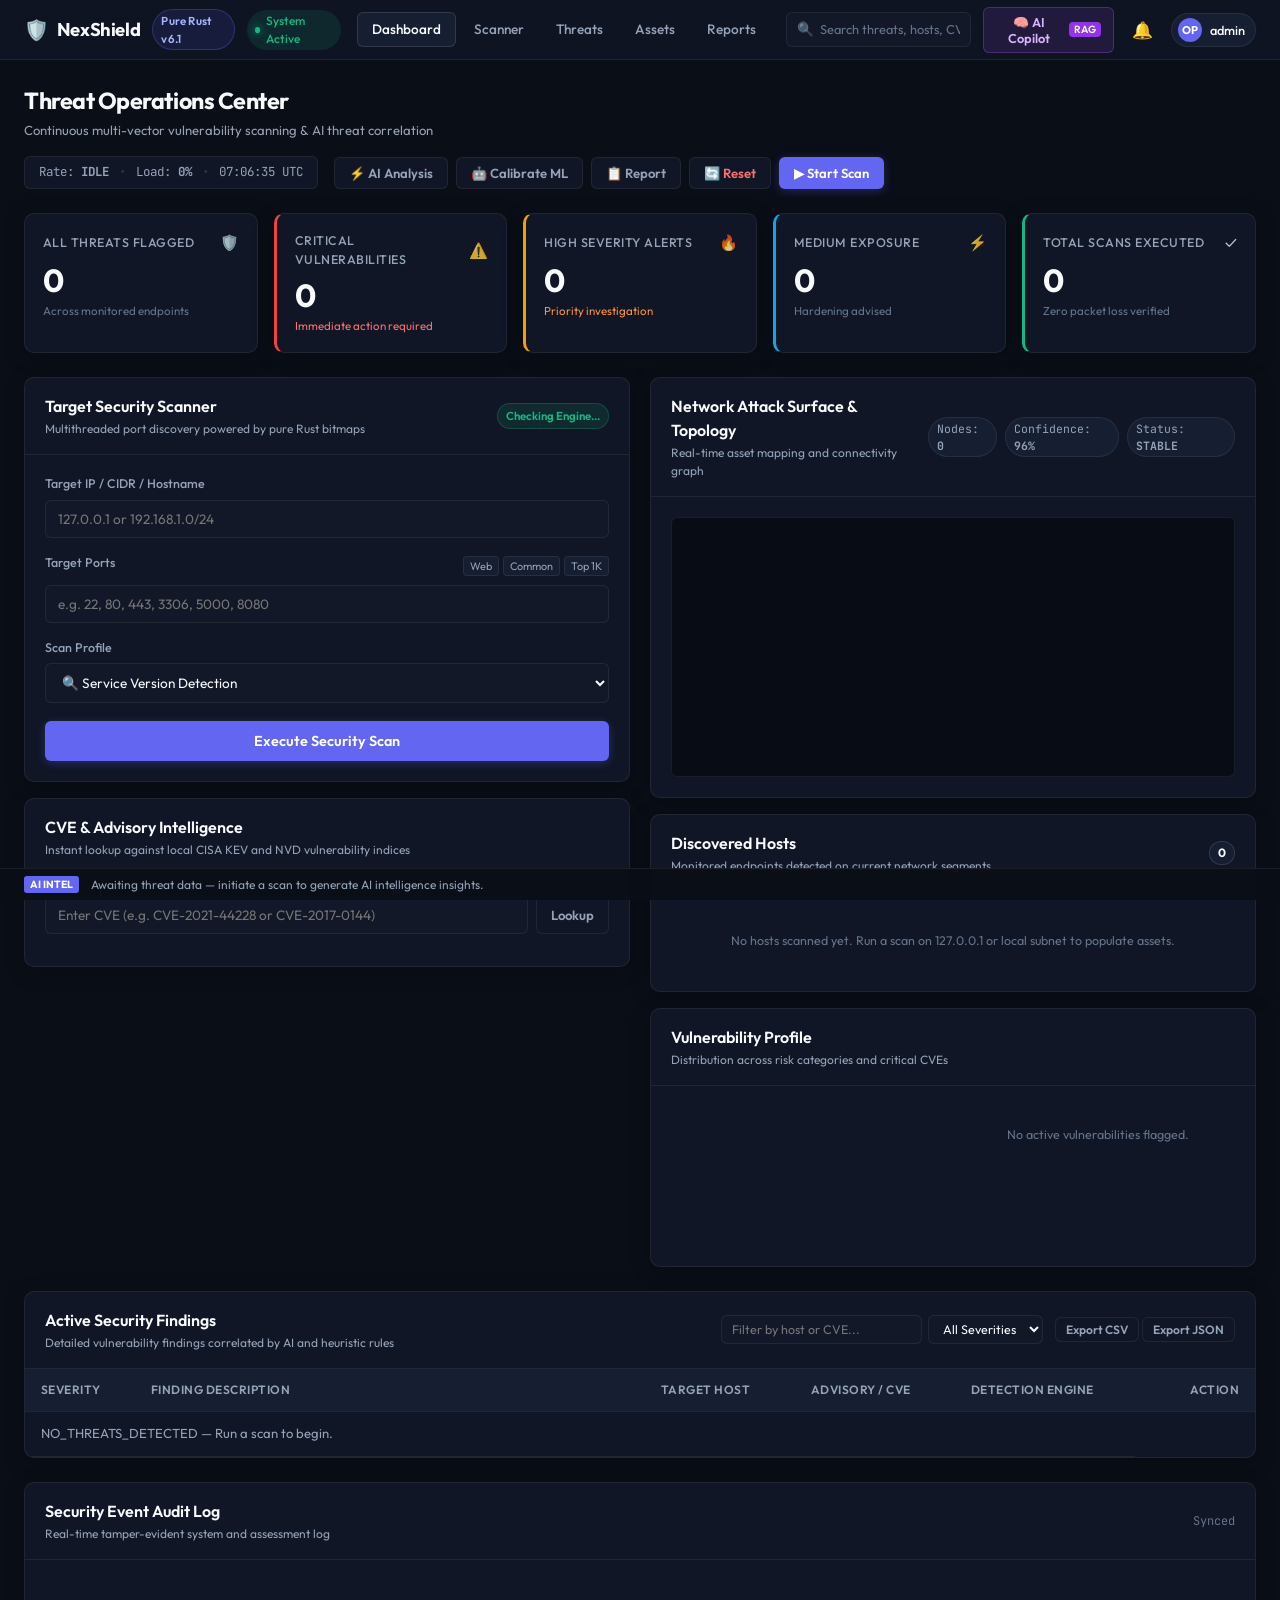
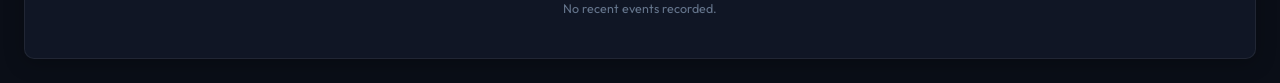
==== commit 8cc9ff97: "fix: ensure modalOverlay is hidden on initial load and only opens on user click" ====
--- a/templates/index.html
+++ b/templates/index.html
@@ -408,7 +408,7 @@
     </div>
 
     <!-- ── Threat Details Modal ────────────────────────────────────── -->
-    <div class="modal-overlay" id="modalOverlay" onclick="closeModal()" role="dialog" aria-modal="true" aria-labelledby="modalTitle">
+    <div class="modal-overlay d-none" id="modalOverlay" onclick="closeModal()" role="dialog" aria-modal="true" aria-labelledby="modalTitle">
         <div class="modal-panel" onclick="event.stopPropagation()">
             <div class="modal-header">
                 <h2 class="modal-title" id="modalTitle">Threat Details</h2>
--- a/static/css/style.css
+++ b/static/css/style.css
@@ -1040,9 +1040,9 @@
 .modal-overlay {
     position: fixed;
     inset: 0;
-    background: rgba(0, 0, 0, 0.65);
-    backdrop-filter: blur(4px);
-    display: flex;
+    background: rgba(0, 0, 0, 0.75);
+    backdrop-filter: blur(6px);
+    display: none;
     align-items: center;
     justify-content: center;
     z-index: 1000;
@@ -1051,9 +1051,26 @@
     transition: opacity 0.2s ease;
 }
 
-.modal-overlay.open, .modal-overlay:not(.d-none):not([style*="display: none"]) {
-    opacity: 1;
-    pointer-events: auto;
+.modal-overlay.modal--active,
+.modal-overlay.open,
+.modal-overlay.is-active {
+    display: flex !important;
+    opacity: 1 !important;
+    pointer-events: auto !important;
+}
+
+.modal-overlay.d-none {
+    display: none !important;
+    opacity: 0 !important;
+    pointer-events: none !important;
+}
+
+/* Modals that toggle via d-none removal */
+#passwordModal:not(.d-none),
+#remediationModal:not(.d-none) {
+    display: flex !important;
+    opacity: 1 !important;
+    pointer-events: auto !important;
 }
 
 .modal-panel {
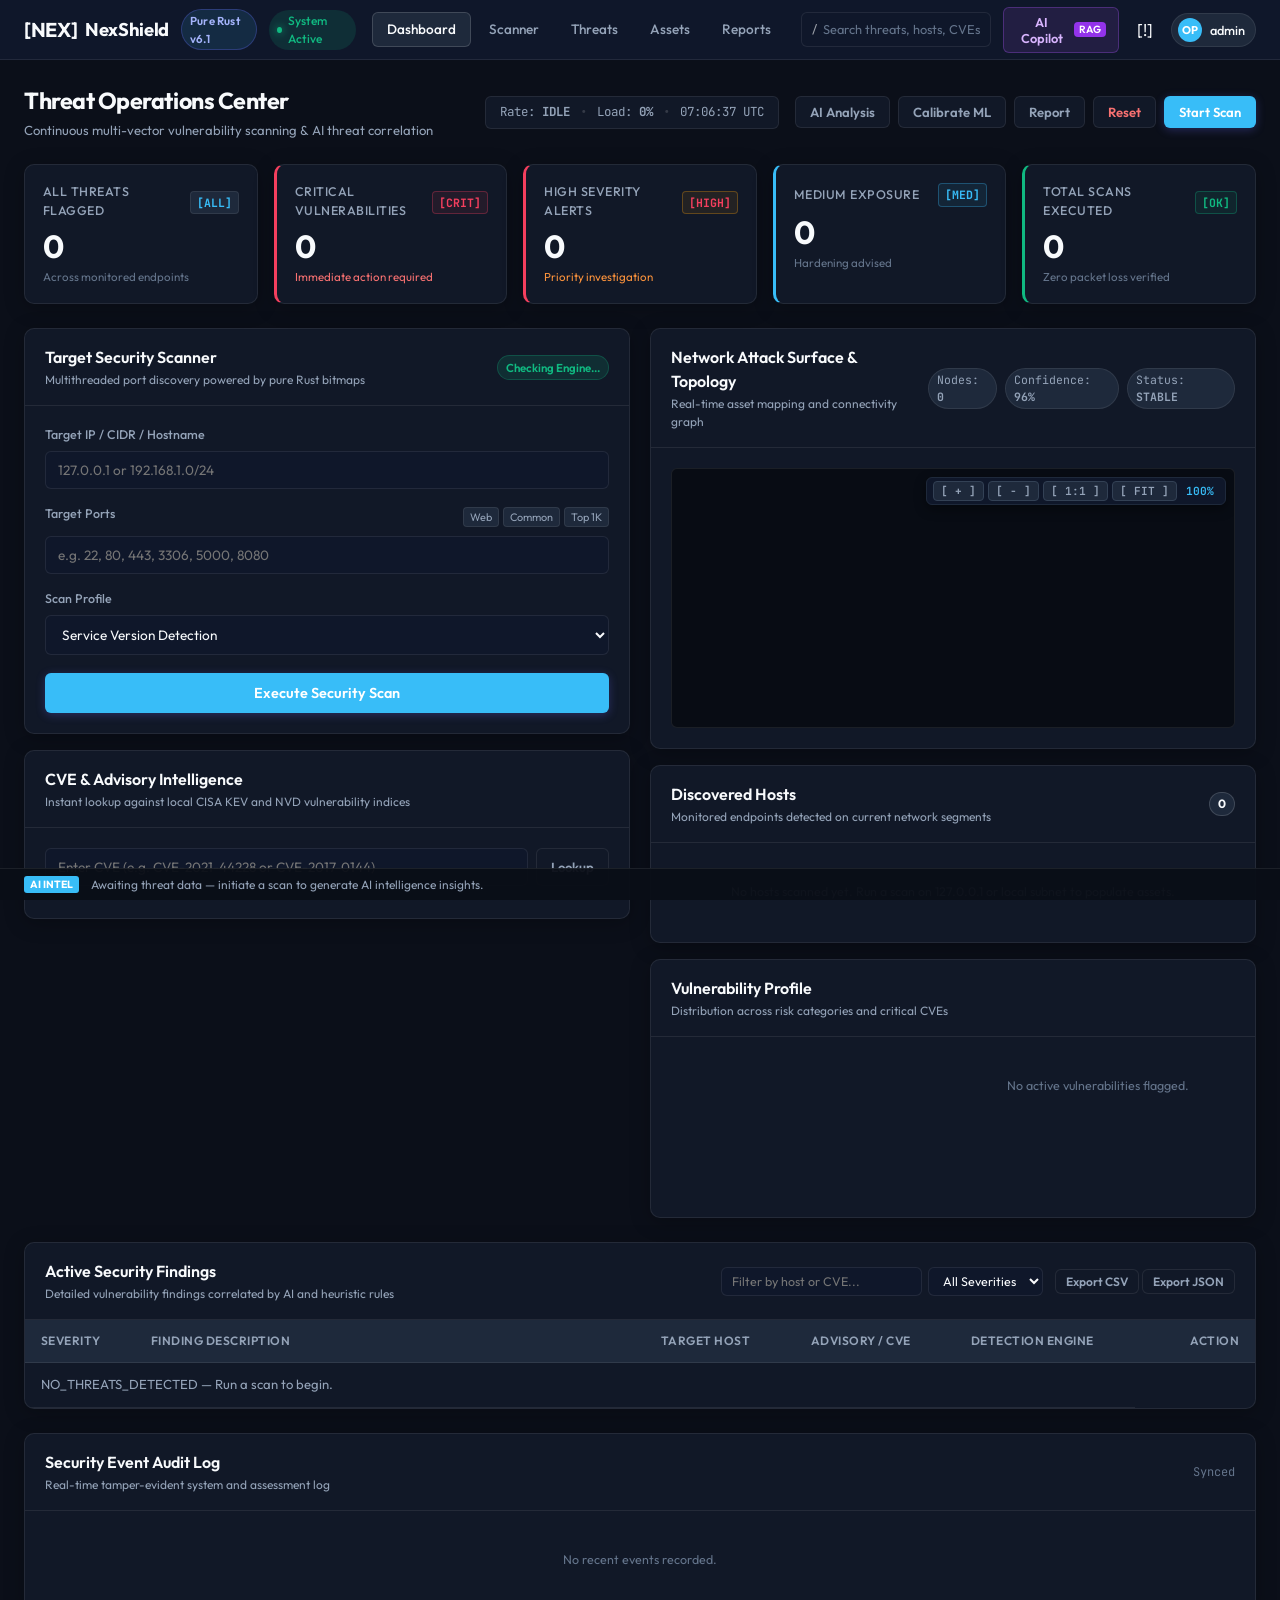
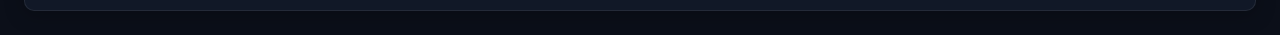
==== commit 4800a5c3: "feat(soc-core): enterprise SOC overhaul - zoomable topology, solid UI, zero emojis, expanded MSF eng" ====
--- a/templates/index.html
+++ b/templates/index.html
@@ -25,7 +25,7 @@
         <div class="nav-container">
             <div class="nav-left">
                 <a href="/" class="nav-brand" aria-label="NexShield Home">
-                    <span class="nav-brand__icon">🛡️</span>
+                    <span class="nav-brand__icon">[NEX]</span>
                     <span class="nav-brand__name">NexShield</span>
                 </a>
                 <span class="badge-rust-core">Pure Rust v6.1</span>
@@ -47,17 +47,17 @@
 
             <div class="nav-right">
                 <div class="search-box">
-                    <span class="search-icon">🔍</span>
+                    <span class="search-icon">/</span>
                     <input type="text" id="globalSearch" placeholder="Search threats, hosts, CVEs..." onkeyup="globalSearchHandler(event)" />
                 </div>
 
                 <button class="btn-copilot" onclick="toggleRagCopilot(); return false;" title="AI Copilot RAG Assistant">
-                    <span>🧠 AI Copilot</span>
+                    <span>AI Copilot</span>
                     <span class="copilot-tag">RAG</span>
                 </button>
 
                 <div class="notif-wrapper" id="notifBell" onclick="toggleNotifications()" title="Notifications">
-                    <span class="notif-icon">🔔</span>
+                    <span class="notif-icon">[!]</span>
                     <span class="notif-badge d-none" id="notifBadge">0</span>
                     <div class="notification-dropdown" id="notifDropdown"></div>
                 </div>
@@ -68,9 +68,9 @@
                         <span class="profile-name" id="profileName">admin</span>
                     </button>
                     <div class="profile-dropdown" id="profileDropdown">
-                        <a onclick="openChangePasswordModal()">🔑 Change Password</a>
-                        <a onclick="showShortcutsHelp()">⌨️ Keyboard Shortcuts</a>
-                        <a onclick="doLogout()">🚪 Sign Out</a>
+                        <a onclick="openChangePasswordModal()">Change Password</a>
+                        <a onclick="showShortcutsHelp()">Keyboard Shortcuts</a>
+                        <a onclick="doLogout()">Sign Out</a>
                     </div>
                 </div>
             </div>
@@ -82,7 +82,7 @@
 
     <!-- ── Connection Status Banner ───────────────────────────────── -->
     <div class="connection-banner d-none" id="connectionBanner">
-        ⚠️ Connection to server interrupted. Reconnecting...
+        [!] Connection to server interrupted. Reconnecting...
     </div>
 
     <!-- ── Main Workspace ─────────────────────────────────────────── -->
@@ -105,19 +105,19 @@
 
                 <div class="action-buttons-group">
                     <button class="btn btn--secondary" id="btnAnalyze" onclick="triggerAnalysis()" title="Execute AI threat correlation">
-                        <span>⚡ AI Analysis</span>
+                        <span>AI Analysis</span>
                     </button>
                     <button class="btn btn--secondary" id="btnTrain" onclick="triggerTraining()" title="Re-calibrate threat models">
-                        <span>🤖 Calibrate ML</span>
+                        <span>Calibrate ML</span>
                     </button>
                     <button class="btn btn--secondary" id="btnReport" onclick="window.location.href='/report'" title="Export executive report">
-                        <span>📋 Report</span>
+                        <span>Report</span>
                     </button>
                     <button class="btn btn--secondary btn--danger-subtle" id="btnReset" onclick="triggerResetData()" title="Clear transient session data">
-                        <span>🔄 Reset</span>
+                        <span>Reset</span>
                     </button>
                     <button class="btn btn--primary" id="btnScan" onclick="triggerScan()" title="Trigger immediate scan">
-                        <span>▶ Start Scan</span>
+                        <span>Start Scan</span>
                     </button>
                 </div>
             </div>
@@ -128,7 +128,7 @@
             <div class="metric-card" id="statTotal">
                 <div class="metric-card__header">
                     <span class="metric-label">All Threats Flagged</span>
-                    <span class="metric-icon metric-icon--blue">🛡️</span>
+                    <span class="metric-tag">[ALL]</span>
                 </div>
                 <div class="metric-card__value" id="totalThreats">0</div>
                 <div class="metric-card__footer">
@@ -140,7 +140,7 @@
             <div class="metric-card metric-card--critical" id="statCritical">
                 <div class="metric-card__header">
                     <span class="metric-label">Critical Vulnerabilities</span>
-                    <span class="metric-icon metric-icon--red">⚠️</span>
+                    <span class="metric-tag metric-tag--crit">[CRIT]</span>
                 </div>
                 <div class="metric-card__value" id="criticalCount">0</div>
                 <div class="metric-card__footer">
@@ -152,7 +152,7 @@
             <div class="metric-card metric-card--high" id="statHigh">
                 <div class="metric-card__header">
                     <span class="metric-label">High Severity Alerts</span>
-                    <span class="metric-icon metric-icon--orange">🔥</span>
+                    <span class="metric-tag metric-tag--high">[HIGH]</span>
                 </div>
                 <div class="metric-card__value" id="highCount">0</div>
                 <div class="metric-card__footer">
@@ -164,7 +164,7 @@
             <div class="metric-card metric-card--medium" id="statMedium">
                 <div class="metric-card__header">
                     <span class="metric-label">Medium Exposure</span>
-                    <span class="metric-icon metric-icon--yellow">⚡</span>
+                    <span class="metric-tag metric-tag--med">[MED]</span>
                 </div>
                 <div class="metric-card__value" id="mediumCount">0</div>
                 <div class="metric-card__footer">
@@ -176,7 +176,7 @@
             <div class="metric-card metric-card--success" id="statScans">
                 <div class="metric-card__header">
                     <span class="metric-label">Total Scans Executed</span>
-                    <span class="metric-icon metric-icon--green">✓</span>
+                    <span class="metric-tag metric-tag--ok">[OK]</span>
                 </div>
                 <div class="metric-card__value" id="scanCount">0</div>
                 <div class="metric-card__footer">
@@ -221,13 +221,13 @@
                         <div class="form-row">
                             <label class="form-label" for="scanType">Scan Profile</label>
                             <select id="scanType" class="input-select">
-                                <option value="quick">⚡ Quick Scan (Top 100 Ports)</option>
-                                <option value="default" selected>🔍 Service Version Detection</option>
-                                <option value="deep">🧬 Deep Scan (Scripts + OS Fingerprint)</option>
-                                <option value="stealth">🥷 Stealth SYN Scan (Fragmented)</option>
-                                <option value="vuln">🛡️ Vulnerability Scripts</option>
-                                <option value="ssl">🔒 SSL/TLS Cipher Scan</option>
-                                <option value="full">🔥 Full Range (All 65,535 Ports)</option>
+                                <option value="quick">Quick Scan (Top 100 Ports)</option>
+                                <option value="default" selected>Service Version Detection</option>
+                                <option value="deep">Deep Scan (Scripts + OS Fingerprint)</option>
+                                <option value="stealth">Stealth SYN Scan (Fragmented)</option>
+                                <option value="vuln">Vulnerability Scripts</option>
+                                <option value="ssl">SSL/TLS Cipher Scan</option>
+                                <option value="full">Full Range (All 65,535 Ports)</option>
                             </select>
                         </div>
 
@@ -284,6 +284,13 @@
                     </div>
                     <div class="panel-card__body">
                         <div class="map-container">
+                            <div class="topology-controls" id="topologyControls">
+                                <button type="button" class="topoc-btn" id="mapZoomIn" title="Zoom In (+)">[ + ]</button>
+                                <button type="button" class="topoc-btn" id="mapZoomOut" title="Zoom Out (-)">[ − ]</button>
+                                <button type="button" class="topoc-btn" id="mapZoomReset" title="Reset Zoom (1:1)">[ 1:1 ]</button>
+                                <button type="button" class="topoc-btn" id="mapZoomFit" title="Fit to Screen">[ FIT ]</button>
+                                <span class="map-zoom-badge" id="mapZoomValue">100%</span>
+                            </div>
                             <canvas id="missionMap" width="600" height="260"></canvas>
                             <div class="map-overlay-hud" id="mapHud" style="display:none"></div>
                         </div>
@@ -471,14 +478,14 @@
         <div class="rag-drawer__panel">
             <header class="rag-drawer__header">
                 <div class="rag-drawer__title-group">
-                    <span class="rag-icon">🧠</span>
+                    <span class="rag-icon">[RAG]</span>
                     <div>
                         <h2 class="rag-drawer__title" id="ragDrawerTitle">NexShield AI Security Copilot</h2>
                         <span class="rag-drawer__subtitle">RAG Threat Intelligence & Automated Hardening Advisor</span>
                     </div>
                 </div>
                 <div class="rag-drawer__actions">
-                    <button class="btn btn--secondary btn--sm" onclick="triggerRagReindex()" title="Reindex Knowledge Base">🔄 Reindex</button>
+                    <button class="btn btn--secondary btn--sm" onclick="triggerRagReindex()" title="Reindex Knowledge Base">Reindex</button>
                     <button class="modal-close-btn" onclick="toggleRagCopilot()" aria-label="Close Copilot">&times;</button>
                 </div>
             </header>
@@ -517,7 +524,6 @@
     </div>
 
     <!-- Scripts -->
-    <script src="https://cdn.socket.io/4.8.1/socket.io.min.js"></script>
     <script src="/static/js/script.js"></script>
 </body>
 </html>
--- a/static/css/style.css
+++ b/static/css/style.css
@@ -4,39 +4,37 @@
    ═══════════════════════════════════════════════════════════════════ */
 
 :root {
-    /* Color Palette */
-    --bg-body: #0a0e17;
-    --bg-surface: #101625;
-    --bg-surface-elevated: #161e31;
-    --bg-surface-hover: #1b253c;
-    --bg-input: #121828;
+    /* 1. Base Dark Slate Surfaces */
+    --bg-body: #0b0f19;
+    --bg-surface: #111827;
+    --bg-surface-elevated: #1e293b;
+    --bg-surface-hover: #243247;
+    --bg-input: #0f172a;
 
     /* Borders */
-    --border-subtle: rgba(255, 255, 255, 0.07);
-    --border-medium: rgba(255, 255, 255, 0.12);
-    --border-focus: #6366f1;
-
-    /* Brand & Accents */
-    --primary: #6366f1;
-    --primary-hover: #4f46e5;
-    --primary-dim: rgba(99, 102, 241, 0.12);
-
-    --emerald: #10b981;
-    --emerald-dim: rgba(16, 185, 129, 0.12);
-
-    --crimson: #ef4444;
-    --crimson-dim: rgba(239, 68, 68, 0.12);
-
-    --amber: #f59e0b;
-    --amber-dim: rgba(245, 158, 11, 0.12);
-
-    --sky: #0ea5e9;
-    --sky-dim: rgba(14, 165, 233, 0.12);
-
-    /* Text */
+    --border-subtle: rgba(255, 255, 255, 0.08);
+    --border-medium: rgba(255, 255, 255, 0.15);
+    --border-focus: #38bdf8;
+
+    /* 2. Text Shades */
     --text-primary: #f8fafc;
     --text-secondary: #94a3b8;
     --text-muted: #64748b;
+
+    /* 3. Primary Accent (Tech Cyan) */
+    --primary: #38bdf8;
+    --primary-hover: #0284c7;
+    --primary-dim: rgba(56, 189, 248, 0.12);
+
+    /* 4. Status Accents (Danger Rose & Safe Emerald) */
+    --crimson: #f43f5e;
+    --crimson-dim: rgba(244, 63, 94, 0.14);
+    --emerald: #10b981;
+    --emerald-dim: rgba(16, 185, 129, 0.14);
+    --amber: #f43f5e; /* Unified into alert shade */
+    --amber-dim: rgba(244, 63, 94, 0.12);
+    --sky: #38bdf8;
+    --sky-dim: rgba(56, 189, 248, 0.12);
 
     /* Typography */
     --font-sans: 'Outfit', -apple-system, BlinkMacSystemFont, 'Segoe UI', Roboto, sans-serif;
@@ -83,8 +81,7 @@
     position: sticky;
     top: 0;
     z-index: 100;
-    background: rgba(16, 22, 37, 0.85);
-    backdrop-filter: blur(12px);
+    background: #0f172a;
     border-bottom: 1px solid var(--border-subtle);
     height: 60px;
 }
@@ -524,6 +521,41 @@
     opacity: 0.8;
 }
 
+.metric-tag {
+    font-family: var(--font-mono);
+    font-size: 0.72rem;
+    font-weight: 700;
+    padding: 2px 6px;
+    border-radius: 4px;
+    background: var(--bg-surface-elevated);
+    border: 1px solid var(--border-subtle);
+    color: var(--primary);
+}
+
+.metric-tag--crit {
+    color: var(--crimson);
+    border-color: rgba(244, 63, 94, 0.3);
+    background: rgba(244, 63, 94, 0.08);
+}
+
+.metric-tag--high {
+    color: var(--amber);
+    border-color: rgba(245, 158, 11, 0.3);
+    background: rgba(245, 158, 11, 0.08);
+}
+
+.metric-tag--med {
+    color: var(--sky);
+    border-color: rgba(56, 189, 248, 0.3);
+    background: rgba(56, 189, 248, 0.08);
+}
+
+.metric-tag--ok {
+    color: var(--emerald);
+    border-color: rgba(16, 185, 129, 0.3);
+    background: rgba(16, 185, 129, 0.08);
+}
+
 .metric-card__value {
     font-size: 2rem;
     font-weight: 700;
@@ -760,10 +792,63 @@
     justify-content: center;
 }
 
+.topology-controls {
+    position: absolute;
+    top: 8px;
+    right: 8px;
+    display: flex;
+    align-items: center;
+    gap: 4px;
+    z-index: 25;
+    background: #0f172a;
+    border: 1px solid #1e293b;
+    border-radius: 6px;
+    padding: 3px 6px;
+    box-shadow: 0 4px 12px rgba(0, 0, 0, 0.4);
+}
+
+.topoc-btn {
+    background: #1e293b;
+    border: 1px solid #334155;
+    color: #94a3b8;
+    font-family: var(--font-mono);
+    font-size: 0.7rem;
+    font-weight: 600;
+    padding: 2px 7px;
+    border-radius: 4px;
+    cursor: pointer;
+    transition: all 0.15s ease;
+}
+
+.topoc-btn:hover {
+    background: #334155;
+    color: #f8fafc;
+    border-color: #64748b;
+}
+
+.topoc-btn:active {
+    transform: scale(0.96);
+}
+
+.map-zoom-badge {
+    font-family: var(--font-mono);
+    font-size: 0.7rem;
+    color: var(--sky);
+    font-weight: 600;
+    padding: 0 5px;
+    min-width: 38px;
+    text-align: center;
+}
+
 #missionMap {
     width: 100%;
     height: 100%;
     display: block;
+    cursor: grab;
+}
+
+#missionMap.dragging {
+    cursor: grabbing;
 }
 
 /* ── Discovered Hosts Grid ────────────────────────────────────── */
@@ -1040,8 +1125,7 @@
 .modal-overlay {
     position: fixed;
     inset: 0;
-    background: rgba(0, 0, 0, 0.75);
-    backdrop-filter: blur(6px);
+    background: rgba(4, 7, 13, 0.85);
     display: none;
     align-items: center;
     justify-content: center;
@@ -1160,8 +1244,7 @@
 .rag-drawer__backdrop {
     position: absolute;
     inset: 0;
-    background: rgba(0, 0, 0, 0.5);
-    backdrop-filter: blur(2px);
+    background: rgba(4, 7, 13, 0.75);
 }
 
 .rag-drawer__panel {
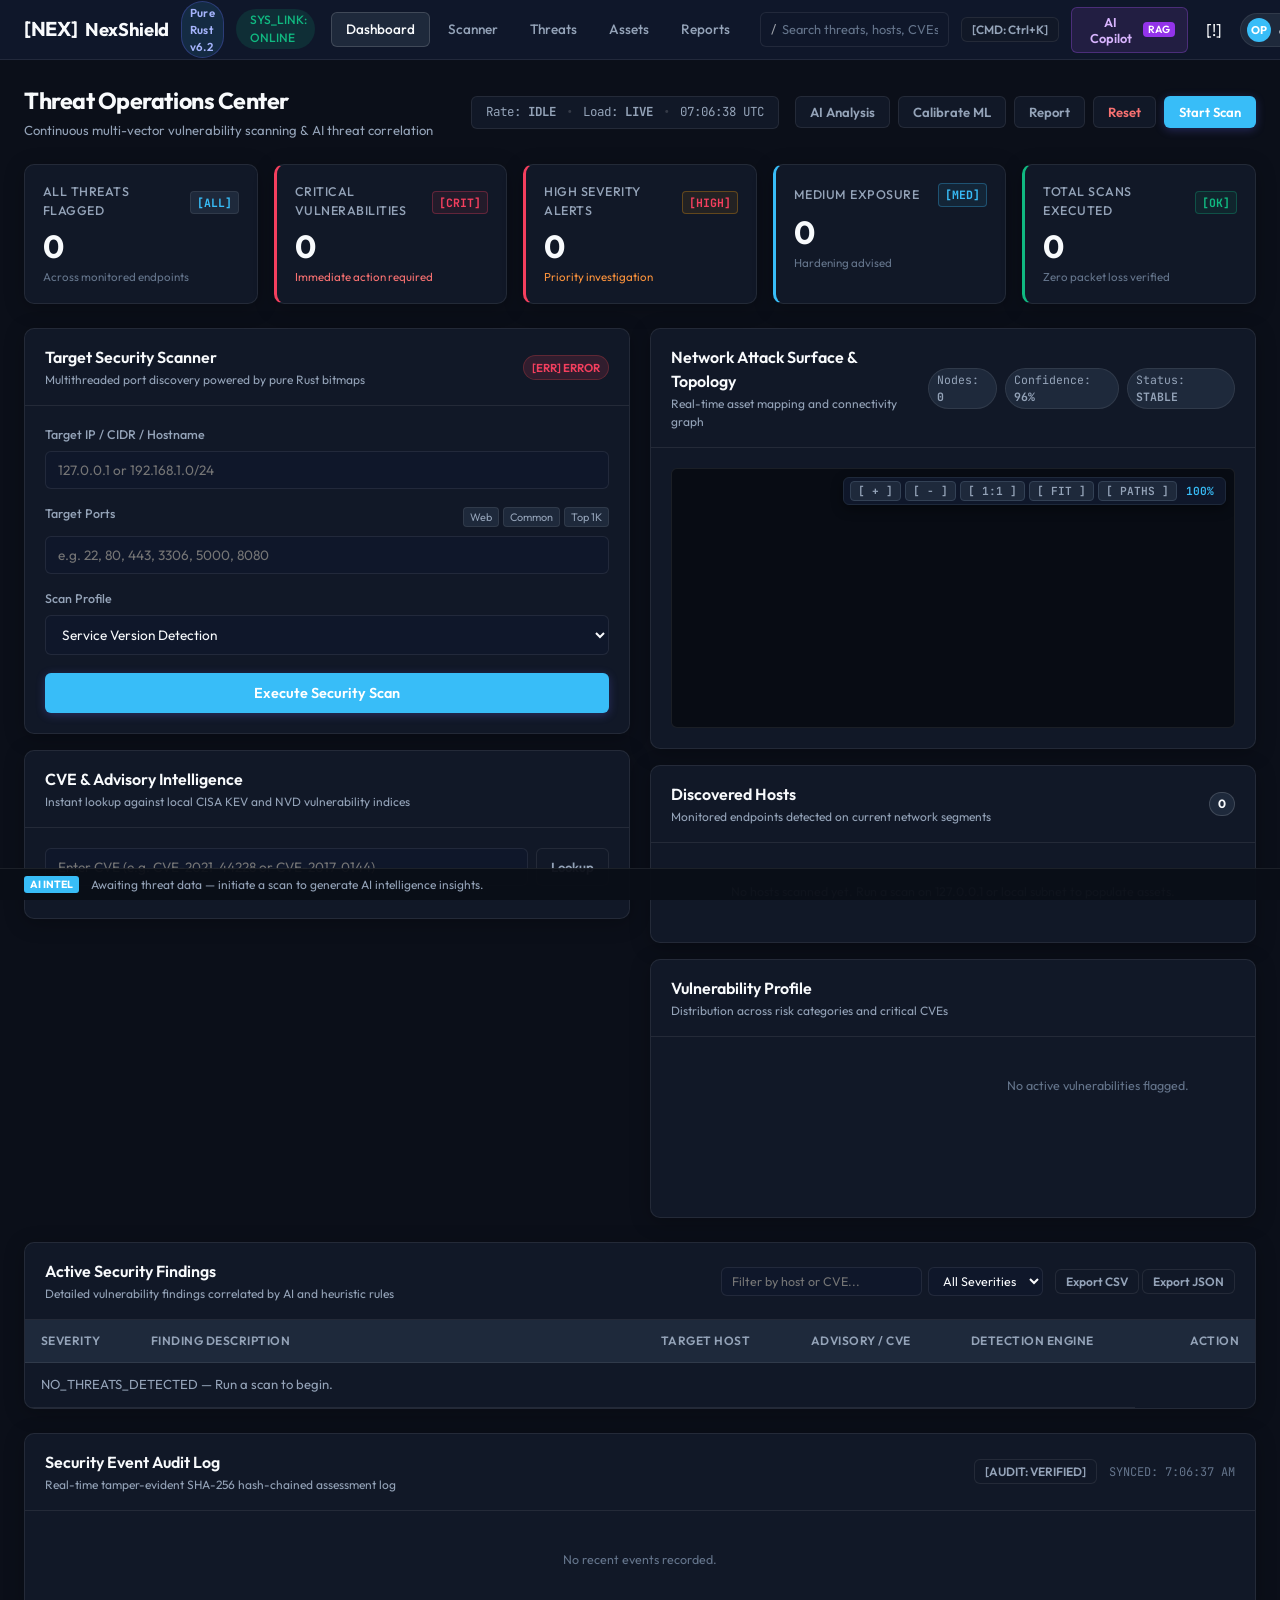
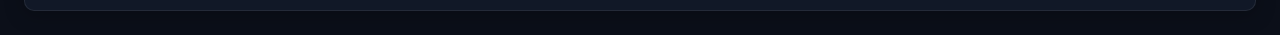
==== commit 487e3469: "feat(v6.2): add Aho-Corasick, Bloom filter, Port-Drift XOR, SHA-256 audit chain, Terraform/K8s IaC p" ====
--- a/templates/index.html
+++ b/templates/index.html
@@ -28,7 +28,7 @@
                     <span class="nav-brand__icon">[NEX]</span>
                     <span class="nav-brand__name">NexShield</span>
                 </a>
-                <span class="badge-rust-core">Pure Rust v6.1</span>
+                <span class="badge-rust-core">Pure Rust v6.2</span>
                 <div class="nav-live-status">
                     <span class="status-indicator-dot" id="statusDot"></span>
                     <span id="statusText">System Active</span>
@@ -50,6 +50,10 @@
                     <span class="search-icon">/</span>
                     <input type="text" id="globalSearch" placeholder="Search threats, hosts, CVEs..." onkeyup="globalSearchHandler(event)" />
                 </div>
+
+                <button class="btn btn--secondary btn--sm" onclick="openCommandPalette(); return false;" title="Tactical Command Palette (Ctrl+K)">
+                    <span>[CMD: Ctrl+K]</span>
+                </button>
 
                 <button class="btn-copilot" onclick="toggleRagCopilot(); return false;" title="AI Copilot RAG Assistant">
                     <span>AI Copilot</span>
@@ -289,6 +293,7 @@
                                 <button type="button" class="topoc-btn" id="mapZoomOut" title="Zoom Out (-)">[ − ]</button>
                                 <button type="button" class="topoc-btn" id="mapZoomReset" title="Reset Zoom (1:1)">[ 1:1 ]</button>
                                 <button type="button" class="topoc-btn" id="mapZoomFit" title="Fit to Screen">[ FIT ]</button>
+                                <button type="button" class="topoc-btn" id="mapTogglePaths" onclick="toggleAttackPathMode()" title="Highlight Choke Points & Shortest Lateral Attack Path">[ PATHS ]</button>
                                 <span class="map-zoom-badge" id="mapZoomValue">100%</span>
                             </div>
                             <canvas id="missionMap" width="600" height="260"></canvas>
@@ -390,9 +395,14 @@
                 <div class="panel-card__header">
                     <div class="panel-title-group">
                         <h2 class="panel-title">Security Event Audit Log</h2>
-                        <p class="panel-desc">Real-time tamper-evident system and assessment log</p>
-                    </div>
-                    <span class="last-synced" id="lastUpdated">Synced</span>
+                        <p class="panel-desc">Real-time tamper-evident SHA-256 hash-chained assessment log</p>
+                    </div>
+                    <div style="display:flex;align-items:center;gap:0.75rem;">
+                        <button type="button" class="btn btn--secondary btn--sm" id="auditChainBadge" onclick="verifyAuditChainNow()" title="Verify SHA-256 Cryptographic Audit Log Chain">
+                            [AUDIT: VERIFIED]
+                        </button>
+                        <span class="last-synced" id="lastUpdated">Synced</span>
+                    </div>
                 </div>
                 <div class="panel-card__body">
                     <div class="activity-stream-box" id="activityList">
@@ -461,6 +471,8 @@
             <div class="modal-body">
                 <div class="remediation-toolbar">
                     <div class="format-buttons">
+                        <button class="btn btn--secondary btn--sm" onclick="switchRemediationFormat('terraform')">Terraform (.tf)</button>
+                        <button class="btn btn--secondary btn--sm" onclick="switchRemediationFormat('kubernetes')">K8s NetPol (.yaml)</button>
                         <button class="btn btn--secondary btn--sm" onclick="switchRemediationFormat('ansible')">Ansible (.yml)</button>
                         <button class="btn btn--secondary btn--sm" onclick="switchRemediationFormat('powershell')">PowerShell (.ps1)</button>
                         <button class="btn btn--secondary btn--sm" onclick="switchRemediationFormat('bash')">Bash (.sh)</button>
@@ -468,6 +480,20 @@
                     <button class="btn btn--primary btn--sm" onclick="downloadRemediationScript()">Download Script</button>
                 </div>
                 <pre id="remediationCodeBlock" class="code-viewer"></pre>
+            </div>
+        </div>
+    </div>
+
+    <!-- ── Tactical Command Palette Modal (Ctrl+K) ────────────────── -->
+    <div class="modal-overlay d-none" id="cmdPaletteModal" onclick="closeCommandPalette()" role="dialog" aria-modal="true" aria-labelledby="cmdPaletteTitle">
+        <div class="modal-panel" onclick="event.stopPropagation()" style="max-width:620px;">
+            <div class="modal-header">
+                <h2 class="modal-title" id="cmdPaletteTitle">[CMD] NexShield Tactical Command Palette</h2>
+                <button class="modal-close-btn" onclick="closeCommandPalette()">&times;</button>
+            </div>
+            <div class="modal-body">
+                <input type="text" id="cmdPaletteInput" class="input-text w-100" placeholder="Type command (e.g., scan 127.0.0.1, fix smb terraform, fix redis k8s, verify audit, compliance, paths)..." autocomplete="off" onkeydown="handleCommandPaletteKey(event)" oninput="filterCommandPaletteList()" />
+                <div id="cmdPaletteList" class="cmd-palette-list" style="margin-top:0.85rem;display:flex;flex-direction:column;gap:0.4rem;"></div>
             </div>
         </div>
     </div>
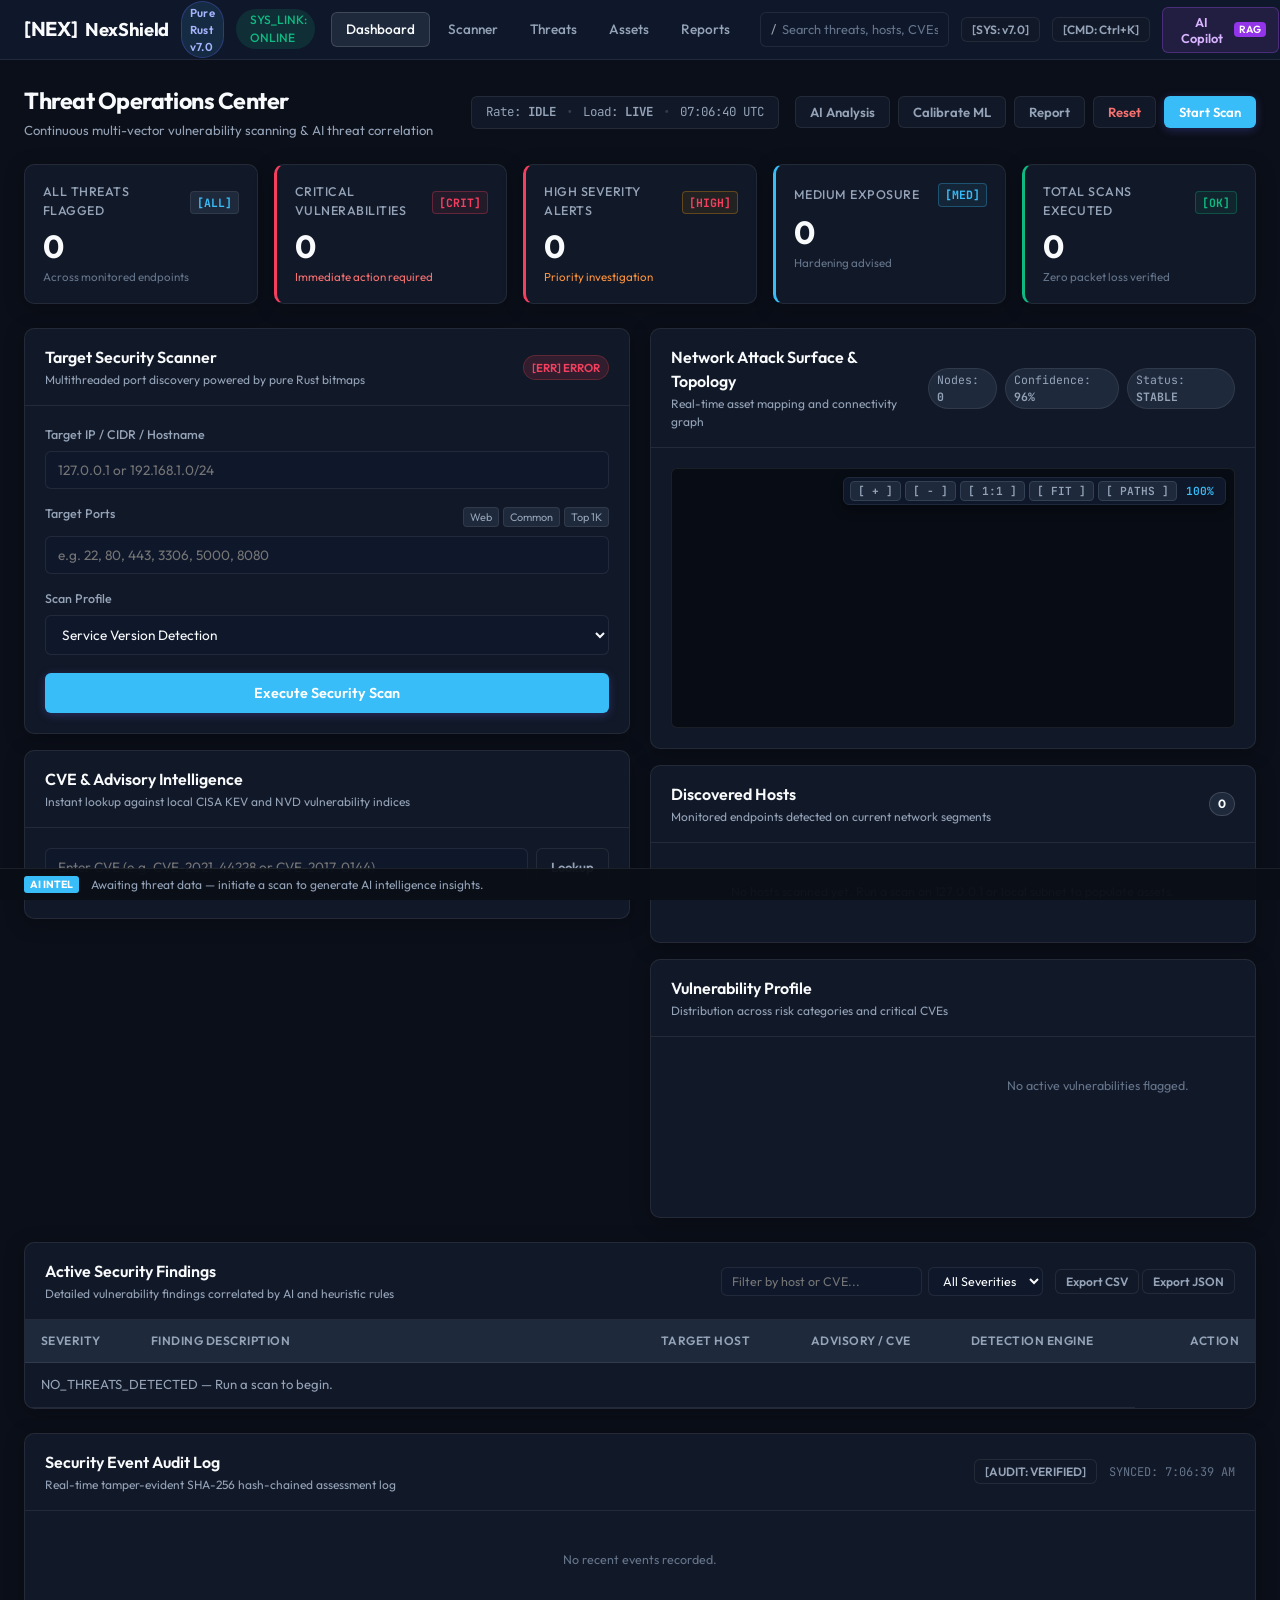
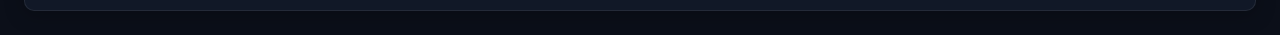
==== commit e04b5925: "feat(v7.0): add Binary Merkle Tree audit proofs, Min-Heap ASM scheduler, Ring-Buffer SSE stream, Ada" ====
--- a/templates/index.html
+++ b/templates/index.html
@@ -28,7 +28,7 @@
                     <span class="nav-brand__icon">[NEX]</span>
                     <span class="nav-brand__name">NexShield</span>
                 </a>
-                <span class="badge-rust-core">Pure Rust v6.2</span>
+                <span class="badge-rust-core">Pure Rust v7.0</span>
                 <div class="nav-live-status">
                     <span class="status-indicator-dot" id="statusDot"></span>
                     <span id="statusText">System Active</span>
@@ -50,6 +50,10 @@
                     <span class="search-icon">/</span>
                     <input type="text" id="globalSearch" placeholder="Search threats, hosts, CVEs..." onkeyup="globalSearchHandler(event)" />
                 </div>
+
+                <button class="btn btn--secondary btn--sm" onclick="showSystemArchitectureModal(); return false;" title="v7.0 System Design Telemetry (WAL, Merkle Root, Ring-Buffer, Min-Heap ASM)">
+                    <span>[SYS: v7.0]</span>
+                </button>
 
                 <button class="btn btn--secondary btn--sm" onclick="openCommandPalette(); return false;" title="Tactical Command Palette (Ctrl+K)">
                     <span>[CMD: Ctrl+K]</span>
